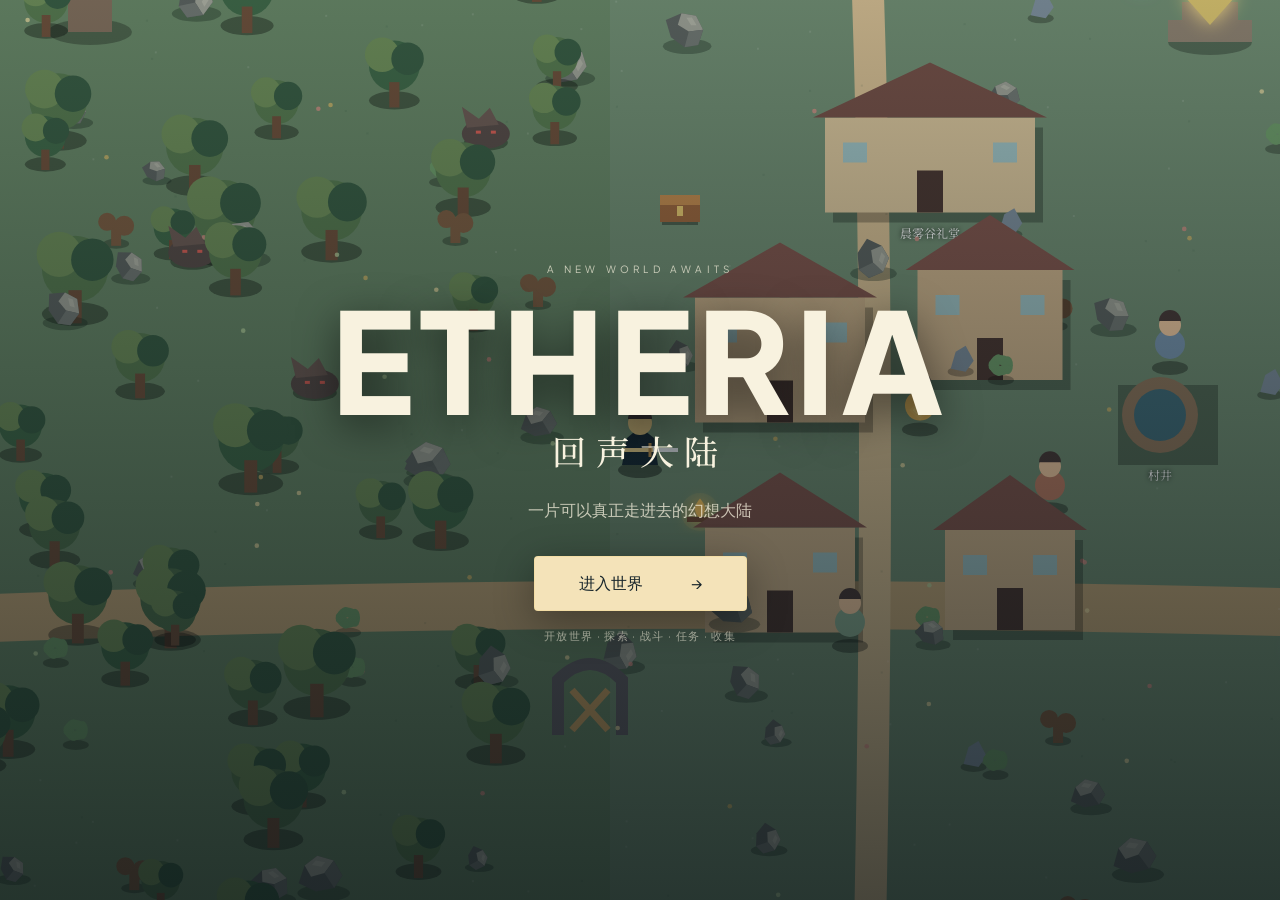
==== index.html @ 5a882651 "chore: refresh HUD theme stylesheet cache" ====
<!doctype html>
<html lang="zh-CN">
<head>
<meta charset="utf-8">
<meta name="viewport" content="width=device-width,initial-scale=1,viewport-fit=cover,user-scalable=no">
<meta name="theme-color" content="#071018">
<title>ETHERIA — 回声大陆</title>
<link rel="preconnect" href="https://fonts.googleapis.com">
<link rel="preconnect" href="https://fonts.gstatic.com" crossorigin>
<link href="https://fonts.googleapis.com/css2?family=Noto+Serif+SC:wght@500;600;700&family=Plus+Jakarta+Sans:wght@400;500;600;700;800&display=swap" rel="stylesheet">
<link rel="stylesheet" href="css/game.css?v=hud-theme-01"><style>html,body{margin:0;width:100%;height:100%;overflow:hidden;background:#071018}body{font-family:"Plus Jakarta Sans",sans-serif}#loading{animation:loadingFailsafe .8s ease-out .7s forwards}@keyframes loadingFailsafe{0%{opacity:1;visibility:visible;pointer-events:auto}100%{opacity:0;visibility:hidden;pointer-events:none}}</style>
<style>
#loading{position:fixed;inset:0;z-index:100;display:flex;flex-direction:column;align-items:center;justify-content:center;background:#071018;color:#f6efdc;font-family:"Plus Jakarta Sans",sans-serif}#loading.hidden{display:none!important}.load-logo{font-size:44px;font-weight:800;letter-spacing:.12em}.load-sub{font-family:"Noto Serif SC",serif;margin:8px 0 30px}.load-track{width:240px;height:2px;background:#ffffff22}.load-track i{display:block;height:100%;width:0;background:#e9cf91}.load-track+span{margin-top:14px;font-size:11px;opacity:.65}#worldCanvas{position:fixed;inset:0;width:100%;height:100%;touch-action:none}</style>
</head>
<body>
<div id="game"></div><div id="rotateHint"><div class="rotate-icon">↻</div><b>请横屏游玩</b><span>旋转手机后继续冒险</span></div>
<div id="loading" aria-live="polite"><div class="load-logo">ETHERIA</div><div class="load-sub">回声大陆</div><div class="load-track"><i id="loadBar"></i></div><span id="loadText">正在唤醒世界…</span></div>
<div id="hud" class="hidden">
<header><div class="brand"><b>ETHERIA</b><span>回声大陆</span></div><div class="region"><span id="weatherDot"></span><span id="regionName">晨雾谷</span><small id="clock">06:42</small></div><div class="quick-nav"><button id="characterBtn" aria-label="角色"><i class="nav-icon icon-character"></i><span>角色</span></button><button id="inventoryBtn" aria-label="背包"><i class="nav-icon icon-bag"></i><span>背包</span></button><button id="questBtn" aria-label="任务"><i class="nav-icon icon-quest"></i><span>任务</span></button><button id="menuBtn" aria-label="系统菜单"><i class="nav-icon icon-menu"></i></button></div></header>
<div id="quest"><small>当前任务</small><b id="questTitle">初见晨雾谷</b><span id="questHint">跟随金色光标前往村庄</span></div>
<div class="player-card"><div class="avatar">E</div><div><b>旅者</b><span id="levelText">Lv. 7</span></div><div class="hp"><i id="hpFill"></i></div><small id="hpText">820 / 820</small></div><div class="hud-resources"><span>金币 <b id="coins">126</b></span><span>经验 <b id="xpText">0 / 240</b></span></div>
<div id="interact" class="hidden"><b id="interactName">旧灯塔</b><span>靠近探索</span></div>
<div id="combat" class="hidden"><div><b id="enemyName">荒原狼</b><span id="enemyLevel">Lv. 5</span></div><div class="enemy-hp"><i id="enemyHp"></i></div></div>
<div id="crosshair" class="hidden">+</div>
<div id="hint">WASD 移动 · 鼠标拖拽镜头 · Shift 冲刺 · E 互动</div>

</div>
<div id="mobileControls" class="mobile-controls-layer"><div id="joy" aria-label="移动摇杆"><i></i></div><div class="mobile-actions"><button id="attackBtn">攻击</button><button id="dashBtn">冲刺</button><button id="skillBtn">元素技</button><button id="interactBtn">互动</button></div></div>
<div id="start" class="screen"><div class="title"><small>A NEW WORLD AWAITS</small><h1>ETHERIA</h1><h2>回声大陆</h2><p>一片可以真正走进去的幻想大陆</p></div><button id="startBtn">进入世界 <span>→</span></button><div class="start-tip">开放世界 · 探索 · 战斗 · 任务 · 收集</div></div>
<div id="menu" class="overlay hidden">
  <div class="menu-shell">
    <header class="menu-topbar">
      <div><small>ETHERIA</small><h2>旅行手册</h2></div>
      <button class="close" id="closeMenu" aria-label="关闭菜单">×</button>
    </header>
    <nav class="menu-nav" aria-label="系统菜单">
      <button class="active" data-tab="map"><span>地图</span><small>MAP</small></button>
      <button data-tab="quests"><span>任务</span><small>QUESTS</small></button>
      <button data-tab="bag"><span>背包</span><small>BAG</small></button>
      <button data-tab="settings"><span>设置</span><small>SETTINGS</small></button>
    </nav>
    <main id="tabContent" class="menu-content"></main>
  </div>
</div>
<div id="characterPanel" class="full-panel hidden"><div class="full-panel-inner character-screen"><button class="full-close" data-close-panel="characterPanel">×</button><div class="character-art"><div class="character-stage"><svg class="traveler-figure" viewBox="0 0 260 520" aria-hidden="true"><defs><linearGradient id="travelerMetal" x1="0" x2="1"><stop offset="0" stop-color="#718985"/><stop offset=".52" stop-color="#d8c68e"/><stop offset="1" stop-color="#3b4c50"/></linearGradient></defs><circle cx="130" cy="67" r="42" fill="#d7c28c"/><path d="M91 62Q96 17 131 18Q166 18 171 62Q151 42 130 44Q108 43 91 62Z" fill="#25343a"/><path d="M92 113Q130 91 168 113L192 251L168 335L177 486L130 505L83 486L92 335L68 251Z" fill="url(#travelerMetal)"/><path d="M92 137L42 257L70 275L109 192M168 137L218 257L190 275L151 192" fill="#50676a"/><path d="M105 332L80 488M155 332L180 488" stroke="#d8c68e" stroke-width="18" stroke-linecap="round"/><path d="M74 247Q130 285 186 247" stroke="#ead79d" stroke-width="5" fill="none"/></svg><div class="stage-ring"></div><div class="stage-shadow"></div></div></div><div class="character-info"><small>TRAVELER</small><h2>旅者</h2><p>Lv. 7 · 晨雾谷的旅人</p><div class="stat-list"><div><span>生命值</span><b>820 / 820</b></div><div><span>攻击力</span><b id="charPower">95</b></div><div><span>体力</span><b>100</b></div></div><div class="equipment-show"><span>当前武器</span><b>旅者短剑</b></div></div></div></div>
<div id="inventoryPanel" class="full-panel hidden"><div class="full-panel-inner inventory-screen"><button class="full-close" data-close-panel="inventoryPanel">×</button><div class="full-title"><small>INVENTORY</small><h2>背包</h2><p>旅途中获得的物品</p></div><div class="inventory-categories"><button class="active">全部</button><button>消耗品</button><button>材料</button><button>任务</button></div><div id="inventoryPanelGrid" class="inventory-big-grid"></div></div></div>
<div id="questPanel" class="full-panel hidden"><div class="full-panel-inner quest-screen"><button class="full-close" data-close-panel="questPanel">×</button><div class="full-title"><small>QUEST LOG</small><h2>任务</h2><p>旅途中的目标与发现</p></div><div class="quest-focus"><small>当前追踪</small><h3 id="questPanelTitle"></h3><p id="questPanelHint"></p><div class="quest-progress"></div></div><div class="quest-history"><div><b>探索记录</b><span>旧灯塔 · 藤蔓遗迹 · 潮汐祭坛</span></div></div></div></div>
<div id="dialogue" class="dialogue hidden"><div class="dialogue-box"><small id="dialogueRole">村民</small><h2 id="dialogueName">艾琳</h2><p id="dialogueText"></p><button id="dialogueNext">继续</button></div></div>
<div id="miniMap" aria-label="小地图"><canvas id="miniMapCanvas" width="180" height="180"></canvas><div class="mini-map-label">晨雾谷</div></div>
<div id="questGuide" class="hidden"><div class="guide-arrow">➤</div><span id="guideDistance">目标</span></div><div id="toast"></div>
<script src="js/main.js?v=entry-immersive-02" defer></script>
</body></html>
---- css/game.css ----
:root{--ink:#10202b;--paper:rgba(246,241,227,.94);--gold:#e8c77b;--gold-soft:#f3dfaa;--gold-dim:rgba(232,199,123,.42);--mist:#8fb7b0;--mist-soft:#b9d0c8;--danger:#df7168;--night:#071219;--night-2:#0b1b23;--panel:rgba(8,20,27,.68);--panel-strong:rgba(7,17,23,.84);--line:rgba(232,199,123,.22);--line-soft:rgba(255,255,255,.12);--glass:rgba(8,20,27,.68)}*{box-sizing:border-box}button{font:inherit}#game{position:fixed;inset:0}canvas{display:block}.hidden{display:none!important}.screen,.overlay,.dialogue{position:fixed;inset:0;z-index:20}.screen{display:flex;flex-direction:column;align-items:center;justify-content:center;text-align:center;color:#f8f2df;background:linear-gradient(180deg,rgba(6,14,19,.12),rgba(5,13,18,.68));pointer-events:auto}.title small{letter-spacing:.42em;font-size:10px;opacity:.72}.title h1{font-size:clamp(64px,12vw,140px);line-height:.9;letter-spacing:.04em;margin:18px 0 5px;font-weight:800;text-shadow:0 10px 40px #0008}.title h2{font-family:"Noto Serif SC",serif;font-weight:500;letter-spacing:.3em;margin:0;font-size:clamp(20px,3vw,34px)}.title p{opacity:.75;margin:24px 0 34px}.screen>button{border:1px solid #f4dc9caa;background:#f4e3b9;color:#17252b;padding:15px 44px;border-radius:4px;cursor:pointer;box-shadow:0 10px 40px #0005}.screen>button span{margin-left:45px}.start-tip{margin-top:18px;font-size:11px;opacity:.55;letter-spacing:.12em}.load-logo{font-size:44px;font-weight:800;letter-spacing:.12em}.load-sub{font-family:"Noto Serif SC";margin:6px 0 34px}.load-track{width:240px;height:2px;background:#ffffff22}.load-track i{display:block;height:100%;width:0;background:#e9cf91;transition:width .2s}.screen,.overlay{transition:opacity .4s}.overlay{background:#071018aa;backdrop-filter:blur(12px);display:flex;justify-content:flex-end}.panel{height:100%;width:min(520px,94vw);background:var(--paper);color:var(--ink);padding:36px;box-shadow:-30px 0 80px #0005;position:relative;overflow:auto}.panel h2{font-family:"Noto Serif SC";font-size:32px;margin:5px 0 24px}.panel>small{letter-spacing:.25em;color:#65736f}.close{position:absolute;right:24px;top:24px;border:0;background:none;font-size:32px;color:inherit;cursor:pointer}.tabs{display:flex;gap:6px;border-bottom:1px solid #14232a22;margin-bottom:20px}.tabs button{border:0;background:none;padding:12px 18px;color:#63706d;cursor:pointer}.tabs .active{color:#17282e;border-bottom:2px solid #b68b3d}.tab-body h3{font-family:"Noto Serif SC";margin:14px 0 8px}.map-box{height:240px;border-radius:8px;background:linear-gradient(135deg,#9fbca0,#d7c38e 45%,#8aa8b0);position:relative;overflow:hidden}.map-box:before{content:"";position:absolute;inset:15% 8%;border:1px dashed #fff9;border-radius:45%}.map-pin{position:absolute;width:12px;height:12px;border:3px solid #fff;border-radius:50%;background:#c78c3c;box-shadow:0 0 0 8px #c78c3c33}.stat-row,.item,.quest-row{display:flex;justify-content:space-between;align-items:center;padding:14px 0;border-bottom:1px solid #14232a16}.item strong{font-size:14px}.tag{font-size:10px;padding:4px 7px;border-radius:99px;background:#dfe8df}.quest-row b{font-size:13px}.quest-row small{display:block;color:#65736f;margin-top:3px}.settings label{display:flex;justify-content:space-between;padding:16px 0;border-bottom:1px solid #14232a16}.dialogue{display:flex;align-items:flex-end;padding:28px}.dialogue-box{width:min(900px,100%);margin:auto auto 0;background:rgba(10,21,27,.9);color:#f7f0dd;border:1px solid #ffffff22;padding:24px 28px;box-shadow:0 20px 70px #0008;backdrop-filter:blur(14px)}.dialogue-box small{color:#dfb967;letter-spacing:.2em}.dialogue-box h2{font-family:"Noto Serif SC";margin:7px 0}.dialogue-box p{line-height:1.9;color:#d7d9d0;max-width:760px}.dialogue-box button{border:1px solid #d7bd7d;background:transparent;color:#f5dfab;padding:9px 24px;cursor:pointer}.brand{position:absolute;left:24px;top:20px;color:#fff;display:flex;flex-direction:column}.brand b{letter-spacing:.15em;font-size:15px}.brand span{font-family:"Noto Serif SC";font-size:11px;opacity:.7}.region{position:absolute;top:20px;left:50%;transform:translateX(-50%);display:flex;gap:10px;align-items:center;color:#fff;background:#07131aa8;padding:9px 14px;border:1px solid #ffffff15;border-radius:99px;backdrop-filter:blur(10px)}.region small{opacity:.55;margin-left:8px}.region #weatherDot{width:7px;height:7px;background:#dfc77e;border-radius:50%;box-shadow:0 0 12px #dfc77e}#hud header button{position:absolute;right:20px;top:18px;border:1px solid #ffffff22;background:#07131a99;color:#fff;border-radius:50%;width:38px;height:38px}.player-card{position:absolute;left:24px;bottom:26px;width:230px;color:#fff;display:grid;grid-template-columns:42px 1fr 1fr;gap:8px;align-items:center}.avatar{width:42px;height:42px;border-radius:50%;border:1px solid #e1c886;background:linear-gradient(145deg,#e8d5a2,#6c8e87);display:grid;place-items:center;color:#18262b;font-weight:800}.player-card span{display:block;font-size:10px;opacity:.6;margin-top:2px}.hp{height:4px;background:#fff3;grid-column:2/4}.hp i,.enemy-hp i{display:block;height:100%;background:#d9bd71;width:100%;transition:width .2s}.player-card>small{font-size:9px;opacity:.6}.region+button{}.quest{position:absolute}#hud #quest{position:absolute;top:78px;left:24px;color:#fff;background:linear-gradient(90deg,#07131ad9,#07131a88,transparent);padding:10px 26px 11px 13px;border-left:2px solid #dfb967;min-width:250px}.quest small,.quest b,.quest span{display:block}.quest small{font-size:9px;letter-spacing:.16em;color:#e0bf70}.quest b{font-family:"Noto Serif SC";margin:3px 0}.quest span{font-size:10px;opacity:.62}.hint{position:absolute}#hud #hint{position:absolute;bottom:18px;left:50%;transform:translateX(-50%);font-size:10px;color:#fff8;background:#07131a88;padding:7px 12px;border-radius:99px}#interact{position:absolute;left:50%;bottom:27%;transform:translateX(-50%);color:#fff;text-align:center;text-shadow:0 2px 10px #000}#interact span{display:block;font-size:10px;opacity:.7}#combat{position:absolute;top:24%;left:50%;transform:translateX(-50%);width:220px;color:#fff;text-align:center}#combat>div:first-child{display:flex;justify-content:space-between;font-size:11px}.enemy-hp{height:4px;background:#fff4;margin-top:7px}.enemy-hp i{background:#db6b5f}#crosshair{position:absolute;left:50%;top:50%;color:#fff;font-size:25px;text-shadow:0 0 8px #000}#toast{position:fixed;z-index:50;left:50%;top:15%;transform:translate(-50%,-10px);background:#0a171dd9;color:#f5e4b4;border:1px solid #d4b56b55;padding:10px 18px;opacity:0;pointer-events:none;transition:.3s}#toast.show{opacity:1;transform:translate(-50%,0)}
/* RPG HUD motion + mobile landscape controls */
#hud{transition:opacity .35s ease,transform .45s cubic-bezier(.2,.8,.2,1)}
#hud:not(.hidden){animation:hudEnter .7s both}
@keyframes hudEnter{from{opacity:0;transform:scale(1.015)}to{opacity:1;transform:none}}
#hud #quest{animation:questFloat 4s ease-in-out infinite;transform-origin:left center}
@keyframes questFloat{0%,100%{filter:brightness(1)}50%{filter:brightness(1.12)}}
#hud .avatar{animation:avatarPulse 2.8s ease-in-out infinite}
@keyframes avatarPulse{0%,100%{box-shadow:0 0 0 0 #e1c88600}50%{box-shadow:0 0 18px 2px #e1c88633}}
#combat:not(.hidden){animation:combatIn .25s ease-out both}
@keyframes combatIn{from{opacity:0;transform:translate(-50%,8px)}to{opacity:1;transform:translate(-50%,0)}}
#toast.show{animation:toastIn .28s ease-out both}
@keyframes toastIn{from{opacity:0;filter:blur(4px);transform:translate(-50%,10px)}to{opacity:1;filter:blur(0);transform:translate(-50%,0)}}
#interact:not(.hidden){animation:interactPulse 1.25s ease-in-out infinite}
@keyframes interactPulse{0%,100%{opacity:.72}50%{opacity:1}}
#mobileControls{z-index:30;pointer-events:none}
#mobileControls .mobile-actions,#mobileControls #joy{pointer-events:auto;touch-action:none}
.mobile-actions button{transition:transform .12s ease,background .18s ease,box-shadow .18s ease}
.mobile-actions button:active{transform:scale(.88);background:#d5bb7140;box-shadow:0 0 24px #d5bb7166}
#joy{touch-action:none;user-select:none;-webkit-user-select:none;box-shadow:inset 0 0 24px #ffffff08,0 8px 30px #0005}
#joy i{transition:transform .06s linear,box-shadow .2s ease;box-shadow:0 0 18px #ffffff22}
#rotateHint{display:none;position:fixed;inset:0;z-index:200;background:#071018f5;color:#f5edda;align-items:center;justify-content:center;flex-direction:column;text-align:center;gap:8px}
#rotateHint.show{display:flex}
#rotateHint .rotate-icon{font-size:54px;animation:rotatePhone 1.8s ease-in-out infinite}
#rotateHint b{font-family:"Noto Serif SC";font-size:20px}
#rotateHint span{font-size:12px;opacity:.6}
@keyframes rotatePhone{0%,20%{transform:rotate(0)}55%,80%{transform:rotate(90deg)}100%{transform:rotate(90deg)}}

/* mobile joystick v2 */
#joy{width:112px;height:112px;border-radius:50%;position:relative;touch-action:none;overflow:visible;background:radial-gradient(circle,#ffffff0b 0 32%,#ffffff06 33% 62%,#ffffff03 63%);border:1px solid #ffffff22}
#joy:before{content:"";position:absolute;inset:10px;border:1px solid #ffffff12;border-radius:50%;pointer-events:none}
#joy:after{content:"";position:absolute;left:50%;top:50%;width:4px;height:4px;margin:-2px;border-radius:50%;background:#ffffff35;box-shadow:0 0 10px #fff4;pointer-events:none}
#joy i{position:absolute;left:50%;top:50%;width:46px;height:46px;margin:-23px;border-radius:50%;transform:translate(0,0);background:radial-gradient(circle at 35% 30%,#fff5,#d9c27caa 25%,#7c694599 70%,#51462eaa);border:1px solid #f1dda077;box-shadow:0 5px 18px #0008,0 0 18px #d7c47d22;transition:box-shadow .15s ease}
#joy.active i{box-shadow:0 5px 18px #0009,0 0 26px #d7c47d66}

/* touch-device landscape HUD: Genshin-inspired spatial layout */

/* v6: independent mobile control layer */
.mobile-controls-layer{
  position:fixed!important;inset:0!important;z-index:100!important;
  pointer-events:none!important;display:none;
}
.mobile-controls-layer #joy,
.mobile-controls-layer .mobile-actions{pointer-events:auto!important}

/* World HUD v2: dialogue always owns the screen */
.dialogue{z-index:200!important;align-items:flex-end;pointer-events:auto}
.dialogue-box{position:relative;max-width:960px;min-height:150px;padding:24px 30px 22px 112px;border-radius:8px 8px 0 0}
.dialogue-box:before{content:"";position:absolute;left:24px;top:24px;width:64px;height:64px;border-radius:50%;border:1px solid #e1c886;background:linear-gradient(145deg,#e8d5a2,#647e78);box-shadow:0 5px 25px #0007}
.dialogue-box h2{font-size:21px;margin:3px 0 8px}
.dialogue-box p{margin:0 100px 15px 0;font-size:14px;line-height:1.8}
.dialogue-box button{position:absolute;right:24px;bottom:20px;border-radius:99px;background:#d7bd7d16}
.mobile-controls-layer{z-index:100}
body.dialogue-open .mobile-controls-layer{pointer-events:none!important;opacity:0!important}
body.dialogue-open #miniMap,body.dialogue-open #questGuide{opacity:0!important;pointer-events:none!important}
#miniMap{display:none;
 position:fixed;right:20px;top:76px;width:180px;height:180px;z-index:45;
 border:1px solid #ffffff3d;border-radius:12px;overflow:hidden;
 background:rgba(8,18,22,.66);backdrop-filter:blur(8px);
 box-shadow:0 10px 30px #0006;transition:opacity .25s,transform .25s;
}
#miniMap canvas{width:100%;height:100%;display:block;image-rendering:auto}
.mini-map-label{position:absolute;left:10px;bottom:8px;color:#fff;font:11px "Noto Serif SC",sans-serif;text-shadow:0 1px 5px #000;opacity:.85}
#questGuide{
 position:fixed;left:50%;top:82px;transform:translateX(-50%);z-index:46;
 display:flex;flex-direction:column;align-items:center;gap:2px;color:#f4d37f;
 text-shadow:0 2px 8px #000;pointer-events:none;transition:opacity .2s;
}
#questGuide .guide-arrow{font-size:28px;line-height:1;filter:drop-shadow(0 0 7px #e6c46d);transition:transform .12s}
#questGuide span{font:10px sans-serif;background:#07131a99;padding:3px 8px;border-radius:99px}

body.game-running #miniMap{display:block}body.game-running #questGuide{display:flex}
/* mobile-layout-fix-03 */

body.dialogue-open #hud,body.dialogue-open #miniMap,body.dialogue-open #questGuide,body.dialogue-open #mobileControls{opacity:0!important;pointer-events:none!important}
#dialogue{z-index:400!important}
#dialogue .dialogue-box{max-height:min(30vh,220px);overflow:auto}

/* menu-ui-04: standalone system screen */
#menu.overlay{z-index:350!important;background:rgba(7,14,20,.72)!important;backdrop-filter:blur(16px)!important;display:block!important}
#menu.hidden{display:none!important}
.menu-shell{position:absolute;inset:0;display:grid;grid-template-columns:190px 1fr;grid-template-rows:92px 1fr;color:#18252a;background:linear-gradient(135deg,rgba(245,241,227,.98),rgba(235,237,224,.97));overflow:hidden}
.menu-topbar{grid-column:1/3;display:flex;align-items:center;justify-content:space-between;padding:18px 28px 14px 34px;border-bottom:1px solid rgba(24,37,42,.1);background:rgba(250,248,239,.76)}
.menu-topbar small{font-size:8px;letter-spacing:.32em;opacity:.5}.menu-topbar h2{font-family:"Noto Serif SC",serif;font-size:27px;font-weight:600;margin:3px 0 0}.menu-topbar .close{position:static;width:44px;height:44px;border:1px solid rgba(24,37,42,.14);border-radius:50%;background:rgba(255,255,255,.44);font-size:27px;color:#243238}
.menu-nav{padding:24px 14px;border-right:1px solid rgba(24,37,42,.1);background:rgba(227,229,217,.55);display:flex;flex-direction:column;gap:6px}
.menu-nav button{position:relative;border:0;border-radius:9px;background:transparent;text-align:left;padding:15px 16px;color:#68736f;cursor:pointer;transition:.18s;display:flex;flex-direction:column;gap:4px}
.menu-nav button span{font-family:"Noto Serif SC",serif;font-size:15px}.menu-nav button small{font-size:8px;letter-spacing:.16em;opacity:.55}.menu-nav button:hover{background:rgba(255,255,255,.45);color:#213038}.menu-nav button.active{background:rgba(255,255,255,.82);color:#1b2a30;box-shadow:0 8px 24px rgba(20,35,42,.08)}.menu-nav button.active:before{content:"";position:absolute;left:0;top:15px;bottom:15px;width:3px;border-radius:2px;background:#b48b43}
.menu-content{overflow:auto;padding:34px clamp(24px,5vw,70px) 48px;min-width:0}.menu-page{max-width:980px;margin:0 auto}.page-head small{font-size:8px;letter-spacing:.25em;color:#7a806f}.page-head h3{font-family:"Noto Serif SC",serif;font-size:31px;margin:6px 0 4px}.page-head p{margin:0 0 22px;color:#6d7773;font-size:12px}
.map-overview{height:min(53vh,480px);min-height:270px;border-radius:14px;position:relative;overflow:hidden;background:linear-gradient(135deg,#91ae8b,#d8c991 48%,#769c96);box-shadow:0 14px 45px rgba(28,49,44,.12);border:1px solid rgba(255,255,255,.6)}
.map-overview:before{content:"";position:absolute;inset:10%;border:1px solid rgba(255,255,255,.42);border-radius:38% 50% 44% 32%;transform:rotate(-7deg)}.map-grid{position:absolute;inset:0;background:linear-gradient(rgba(255,255,255,.09) 1px,transparent 1px),linear-gradient(90deg,rgba(255,255,255,.09) 1px,transparent 1px);background-size:34px 34px;opacity:.32}.map-overview .map-pin{position:absolute;width:14px;height:14px;border:3px solid #fff;border-radius:50%;background:#c78c3c;box-shadow:0 0 0 9px rgba(199,140,60,.22)}
.info-grid{display:grid;grid-template-columns:repeat(3,1fr);gap:10px;margin-top:14px}.info-grid>div{padding:15px 16px;border-radius:10px;background:rgba(255,255,255,.62);border:1px solid rgba(24,37,42,.07)}.info-grid small{display:block;font-size:9px;color:#7a847f;margin-bottom:6px}.info-grid b{font-size:13px}
.quest-list{display:grid;gap:10px}.quest-card{display:flex;justify-content:space-between;gap:18px;align-items:center;padding:20px;border-radius:11px;background:rgba(255,255,255,.6);border:1px solid rgba(24,37,42,.08)}.quest-card.active{border-left:3px solid #c09246}.quest-card small{font-size:8px;letter-spacing:.18em;color:#848a7d}.quest-card h4{font-family:"Noto Serif SC",serif;font-size:17px;margin:5px 0}.quest-card p{font-size:11px;color:#6b7772;margin:0;line-height:1.7}.tag{font-size:9px;padding:5px 8px;border-radius:99px;background:#e1e8de;color:#5d6d60;white-space:nowrap}
.inventory-grid{display:grid;grid-template-columns:repeat(auto-fill,minmax(190px,1fr));gap:10px}.inventory-item{padding:17px;border-radius:10px;background:rgba(255,255,255,.6);border:1px solid rgba(24,37,42,.08)}.inventory-item b{display:block;font-size:13px}.inventory-item span{font-size:9px;color:#7a847e;margin-top:7px;display:block}.resource-strip{display:flex;gap:8px;flex-wrap:wrap;margin-top:16px}.resource-strip span{padding:10px 13px;border-radius:99px;background:rgba(255,255,255,.7);font-size:10px}.resource-strip b{margin-left:6px}
.settings-card{border-radius:11px;overflow:hidden;background:rgba(255,255,255,.63);border:1px solid rgba(24,37,42,.08)}.settings-card label{display:flex;justify-content:space-between;align-items:center;padding:18px 20px;border-bottom:1px solid rgba(24,37,42,.08)}.settings-card label:last-child{border-bottom:0}.settings-card label>span{display:flex;flex-direction:column;gap:5px}.settings-card label b{font-size:13px}.settings-card label small{font-size:10px;color:#74807b}.settings-card input{width:20px;height:20px}
#questGuide{left:50%!important;top:70px!important;gap:6px!important;padding:6px 9px!important;border-radius:99px!important;background:rgba(7,17,23,.5)!important;border:1px solid rgba(255,255,255,.1)!important;backdrop-filter:blur(8px)!important;transform:translateX(-50%)!important}.guide-arrow{display:block!important;font-size:16px!important;transform-origin:50% 50%!important}.guideDistance{font-size:9px!important}

/* world-ui-polish-05 */
.quick-nav{position:absolute;right:18px;top:12px;display:flex;align-items:center;gap:7px;pointer-events:auto}.quick-nav button{position:static!important;width:42px!important;height:42px!important;border:1px solid rgba(255,255,255,.18)!important;border-radius:50%!important;background:rgba(7,17,23,.5)!important;color:#fff!important;font-family:"Noto Serif SC",serif!important;font-size:10px!important;backdrop-filter:blur(10px);box-shadow:0 6px 18px #0004}.quick-nav button:hover{background:rgba(232,211,151,.22)!important;border-color:#e5cd8d88!important}.quick-nav #menuBtn{font-size:19px!important}
.full-panel{position:fixed;inset:0;z-index:370;background:linear-gradient(135deg,rgba(8,18,24,.97),rgba(19,30,34,.96));color:#f5efdf;overflow:hidden}.full-panel.hidden{display:none!important}.full-panel-inner{position:absolute;inset:0;padding:48px clamp(24px,7vw,110px);overflow:auto}.full-close{position:absolute;right:28px;top:24px;width:46px;height:46px;border-radius:50%;border:1px solid #fff2;background:#ffffff0b;color:#fff;font-size:28px;cursor:pointer}.full-title{max-width:1000px;margin:0 auto 24px}.full-title small,.character-info>small{font-size:9px;letter-spacing:.28em;color:#d6bd7b}.full-title h2,.character-info h2{font-family:"Noto Serif SC",serif;font-size:38px;font-weight:500;margin:5px 0}.full-title p,.character-info p{color:#aeb7b2;font-size:12px;margin:0}.character-screen{display:grid;grid-template-columns:minmax(300px,1fr) minmax(330px,520px);align-items:center;gap:50px;max-width:1180px;margin:auto}.character-art{height:min(78vh,680px);display:grid;place-items:center;background:radial-gradient(circle at 50% 45%,#d3bf8230,transparent 48%)}.character-silhouette{width:min(38vw,360px);height:min(62vh,560px);display:grid;place-items:center;font-size:140px;font-weight:800;color:#d9c88f;background:linear-gradient(160deg,#6c807d,#26353a);clip-path:polygon(50% 0,70% 9%,82% 28%,75% 48%,91% 68%,74% 100%,26% 100%,9% 68%,25% 48%,18% 28%,30% 9%);filter:drop-shadow(0 20px 35px #0008)}.character-info{padding:28px 0}.character-info h2{font-size:46px}.stat-list{margin-top:30px;border-top:1px solid #fff1}.stat-list div{display:flex;justify-content:space-between;padding:16px 4px;border-bottom:1px solid #fff1;color:#aeb7b2}.stat-list b{color:#f4e7be}.equipment-show{margin-top:24px;padding:18px;border:1px solid #d6bd7b33;background:#ffffff06}.equipment-show span{display:block;font-size:9px;color:#9ea9a5;margin-bottom:5px}.equipment-show b{font-family:"Noto Serif SC",serif;font-weight:500}.inventory-screen,.quest-screen{max-width:1100px;margin:auto}.inventory-categories{display:flex;gap:8px;border-bottom:1px solid #fff1;margin-bottom:20px}.inventory-categories button{border:0;background:transparent;color:#a9b3ae;padding:12px 20px;cursor:pointer}.inventory-categories .active{color:#f1d998;border-bottom:2px solid #d6bd7b}.inventory-big-grid{display:grid;grid-template-columns:repeat(auto-fill,minmax(150px,1fr));gap:12px}.inventory-big-grid .inventory-item{min-height:120px;padding:18px;background:#ffffff08;border:1px solid #fff1;border-radius:6px;color:#f3ead6}.inventory-big-grid .inventory-item span{color:#9da8a3}.quest-focus{max-width:760px;margin:35px 0;padding:28px;border-left:3px solid #d6bd7b;background:linear-gradient(90deg,#ffffff09,transparent);}.quest-focus small{color:#d6bd7b;letter-spacing:.18em;font-size:9px}.quest-focus h3{font-family:"Noto Serif SC",serif;font-size:27px;font-weight:500;margin:9px 0}.quest-focus p{color:#adb7b1;line-height:1.8}.quest-progress{height:3px;background:#fff2;margin-top:20px;position:relative}.quest-progress:before{content:"";display:block;width:42%;height:100%;background:#d6bd7b}.quest-history{max-width:760px;border-top:1px solid #fff1;padding-top:20px;color:#aeb7b2}.quest-history b{display:block;color:#eee4cd;font-family:"Noto Serif SC",serif;margin-bottom:8px}.quest-history span{font-size:11px}
/* scenery: stable lighting and grounded stones */

/* game-ui-redesign-07: remove web-dashboard language */
#hud header{pointer-events:none}
.quick-nav{pointer-events:auto;right:24px;top:18px;gap:4px}
.quick-nav button{display:grid!important;place-items:center;width:48px!important;height:48px!important;border:0!important;border-radius:0!important;background:transparent!important;box-shadow:none!important;backdrop-filter:none!important;position:relative!important;color:#f5ecd8!important;padding:0!important}
.quick-nav button span{position:absolute;top:39px;left:50%;transform:translateX(-50%);font:9px "Noto Serif SC",serif;letter-spacing:.08em;opacity:0;transition:.18s;white-space:nowrap;text-shadow:0 2px 8px #000}
.quick-nav button:hover span,.quick-nav button:focus-visible span{opacity:.85}
.nav-icon{position:relative;display:block;width:25px;height:25px;filter:drop-shadow(0 2px 5px #0009);opacity:.9;transition:.18s}
.quick-nav button:hover .nav-icon{transform:translateY(-2px);opacity:1}
.icon-character:before{content:"";position:absolute;left:8px;top:2px;width:9px;height:9px;border:1.5px solid #e8d7a4;border-radius:50%}
.icon-character:after{content:"";position:absolute;left:3px;bottom:2px;width:19px;height:11px;border:1.5px solid #e8d7a4;border-bottom:0;border-radius:12px 12px 0 0}
.icon-bag{border:1.5px solid #e8d7a4;border-radius:3px;width:18px;height:18px;margin-top:5px}
.icon-bag:before{content:"";position:absolute;left:4px;top:-7px;width:8px;height:8px;border:1.5px solid #e8d7a4;border-bottom:0;border-radius:7px 7px 0 0}
.icon-quest{border:1.5px solid #e8d7a4;width:17px;height:21px;transform:skewY(-4deg)}
.icon-quest:before{content:"";position:absolute;left:3px;right:3px;top:5px;height:1px;background:#e8d7a4;box-shadow:0 5px #e8d7a4,0 10px #e8d7a4}
.icon-menu:before,.icon-menu:after{content:"";position:absolute;left:3px;right:3px;height:1.5px;background:#e8d7a4;box-shadow:0 7px #e8d7a4,0 14px #e8d7a4}
.icon-menu:after{display:none}

.full-panel{background:rgba(5,13,18,.72)!important;backdrop-filter:blur(18px) saturate(.82)!important}
.full-panel:before{content:"";position:absolute;inset:0;pointer-events:none;background:radial-gradient(circle at 50% 40%,rgba(218,192,126,.08),transparent 45%),linear-gradient(90deg,transparent 0 49.7%,rgba(255,255,255,.035) 50%,transparent 50.3%)}
.full-panel-inner{padding:0!important;overflow:hidden!important}
.full-close{right:30px;top:26px;width:42px;height:42px;border:0!important;background:transparent!important;color:#f0dfae!important;font-size:30px;z-index:5}
.full-close:after{content:"";position:absolute;inset:7px;border:1px solid #d8c68e33;border-radius:50%;transition:.2s}
.full-close:hover:after{inset:4px;border-color:#d8c68e88}

.character-screen{position:relative;display:grid;grid-template-columns:1.2fr .8fr;gap:0;max-width:none!important;height:100%;margin:0!important}
.character-art{height:100%!important;position:relative;background:radial-gradient(ellipse at 52% 52%,rgba(211,190,128,.14),transparent 36%),linear-gradient(90deg,transparent 0 55%,rgba(4,10,14,.62));overflow:hidden}
.character-art:before{content:"TRAVELER";position:absolute;left:7vw;top:12vh;font:700 10px "Plus Jakarta Sans",sans-serif;letter-spacing:.5em;color:#e1c98d66}
.character-stage{position:absolute;inset:7% 8% 3%;display:grid;place-items:center}
.stage-ring{position:absolute;width:min(42vw,600px);height:min(42vw,600px);max-height:72vh;max-width:72vh;border:1px solid #d8c68e35;border-radius:50%;box-shadow:0 0 0 22px #d8c68e05,0 0 70px #d8c68e12;transform:rotate(-8deg)}
.stage-ring:before,.stage-ring:after{content:"";position:absolute;inset:-10px;border:1px solid #d8c68e12;border-radius:50%}
.stage-ring:after{inset:13%;border-style:dashed;opacity:.55}
.stage-shadow{position:absolute;width:min(28vw,360px);height:45px;bottom:10%;border-radius:50%;background:#0008;filter:blur(16px)}
.traveler-figure{position:relative;height:min(72vh,560px);width:auto;z-index:2;filter:drop-shadow(0 18px 24px #0008)}
.character-info{position:relative;align-self:stretch;display:flex;flex-direction:column;justify-content:center;padding:12vh 9vw 12vh 3vw!important;background:linear-gradient(90deg,rgba(7,15,20,.18),rgba(7,15,20,.72));border-left:1px solid #fff1}
.character-info:before{content:"";position:absolute;left:-1px;top:25%;bottom:25%;width:1px;background:linear-gradient(transparent,#d8c68e66,transparent)}
.character-info>small{letter-spacing:.42em!important;color:#d8c68e!important}
.character-info h2{font-size:56px!important;letter-spacing:.08em}
.character-info p{color:#aab2ae!important}
.stat-list{margin-top:38px!important;max-width:360px;border-top:1px solid #d8c68e25!important}
.stat-list div{padding:15px 0!important;border-bottom:1px solid #fff0!important}
.equipment-show{max-width:360px;border:0!important;border-top:1px solid #d8c68e25!important;background:transparent!important;padding:18px 0!important}
.equipment-show b{color:#f2dfaa}

.inventory-screen,.quest-screen{max-width:none!important;height:100%;margin:0!important;padding:10vh 9vw 8vh!important}
.full-title{margin:0 0 30px!important}
.full-title small{letter-spacing:.42em!important;color:#d8c68e!important}
.full-title h2{font-size:48px!important;letter-spacing:.06em}
.full-title p{color:#9ea9a4!important}
.inventory-categories{max-width:760px;margin-bottom:26px!important;border-bottom:1px solid #d8c68e22!important}
.inventory-categories button{padding:11px 22px!important;color:#909a96!important}
.inventory-categories .active{color:#f0dda8!important;border-color:#d8c68e!important}
.inventory-big-grid{max-width:980px!important;grid-template-columns:repeat(6,minmax(110px,1fr))!important;gap:8px!important}
.inventory-big-grid .inventory-item{min-height:122px!important;padding:12px!important;border-radius:2px!important;background:linear-gradient(145deg,#ffffff0b,#ffffff03)!important;border:1px solid #d8c68e1b!important;position:relative}
.inventory-big-grid .inventory-item:before{content:"";position:absolute;inset:5px;border:1px solid #fff0;transition:.2s}
.inventory-big-grid .inventory-item:hover:before{border-color:#d8c68e44}
.inventory-big-grid .inventory-item b{font-family:"Noto Serif SC",serif;font-weight:500;margin-top:68px}
.inventory-big-grid .inventory-item span{font-size:9px}
.quest-screen{position:relative}
.quest-screen:after{content:"QUEST";position:absolute;right:9vw;top:17vh;font:800 clamp(70px,12vw,170px) "Plus Jakarta Sans";letter-spacing:.05em;color:#fff015;pointer-events:none}
.quest-focus{position:relative;z-index:1;max-width:650px!important;margin:8vh 0 0!important;padding:25px 0 28px 28px!important;border-left:1px solid #d8c68e!important;background:linear-gradient(90deg,#d8c68e08,transparent)!important}
.quest-focus h3{font-size:31px!important}
.quest-history{position:relative;z-index:1;max-width:650px!important}

/* make gameplay HUD feel like a game, not a dashboard */
#hud .region{background:transparent!important;border:0!important;backdrop-filter:none!important;padding:6px 12px!important;text-shadow:0 2px 10px #000}
#hud #quest{background:linear-gradient(90deg,rgba(5,14,18,.7),transparent)!important;border-left:1px solid #d9bd71!important;box-shadow:none!important}
#hud .player-card{background:transparent!important}
#hud .avatar{background:radial-gradient(circle at 35% 25%,#e7d29a,#647c77 65%,#29373b)!important}
#hud #hint{background:transparent!important;text-shadow:0 2px 8px #000;padding:0!important}
#hud #interact{background:transparent!important}

/* rpg-hud-form-01: parchment/stone HUD, no glass-card treatment */
#hud .player-card{
  width:286px;
  min-height:68px;
  grid-template-columns:56px minmax(0,1fr) 58px;
  grid-template-rows:auto 14px;
  column-gap:10px;
  row-gap:6px;
  padding:8px 11px 9px 8px;
  color:#2a2720;
  background:
    radial-gradient(circle at 18% 22%,rgba(255,255,255,.32),transparent 28%),
    repeating-linear-gradient(0deg,rgba(94,70,38,.035) 0 1px,transparent 1px 4px),
    linear-gradient(135deg,#d9c59a,#bca77a 52%,#8f7b58)!important;
  border:1px solid #5e4b32;
  border-radius:5px 8px 7px 4px;
  box-shadow:
    0 5px 18px #0008,
    inset 0 1px #fff8,
    inset 0 -4px 10px #3a2b1b55,
    inset 3px 0 0 #e8d7ad55;
  position:absolute;
  overflow:visible;
}
#hud .player-card:before{
  content:"";
  position:absolute;
  inset:4px;
  border:1px solid #59482f66;
  border-radius:3px 6px 5px 2px;
  pointer-events:none;
}
#hud .player-card:after{
  content:"";
  position:absolute;
  left:7px;right:7px;top:5px;height:1px;
  background:linear-gradient(90deg,transparent,#fff8 18%,#fff2 82%,transparent);
  pointer-events:none;
}
#hud .player-card .avatar{
  grid-column:1;
  grid-row:1 / 3;
  width:52px;height:52px;
  border-radius:50%;
  border:2px solid #e5cf9c;
  background:
    radial-gradient(circle at 34% 27%,#f7e6b7,#a58a5d 45%,#4f554d 72%,#293239)!important;
  color:#332b20;
  box-shadow:0 2px 7px #0009,inset 0 2px 5px #fff7,inset 0 -5px 8px #30241666;
  z-index:2;
}
#hud .player-card>div:nth-child(2){
  grid-column:2 / 4;
  grid-row:1;
  min-width:0;
  align-self:end;
  display:flex;
  align-items:baseline;
  gap:7px;
}
#hud .player-card>div:nth-child(2) b{
  font-family:"Noto Serif SC",serif;
  font-size:13px;
  color:#31281c;
  text-shadow:0 1px #fff5;
}
#hud .player-card>div:nth-child(2) span{color:#5e503b;opacity:.8;margin:0;font-size:9px}
#hud .hp{
  grid-column:2;
  grid-row:2;
  align-self:center;
  height:12px;
  padding:2px;
  background:#33291f;
  border:1px solid #5b4730;
  border-radius:2px 5px 3px 2px;
  box-shadow:inset 0 2px 4px #000a,0 1px #fff5;
  overflow:hidden;
  position:relative;
}
#hud .hp:before,.enemy-hp:before{
  content:"";
  position:absolute;
  left:3px;right:3px;top:2px;height:2px;
  background:linear-gradient(90deg,#fff8,#fff2 55%,transparent);
  z-index:2;pointer-events:none;
}
#hud .hp:after,.enemy-hp:after{
  content:"";
  position:absolute;
  inset:1px;
  border:1px solid #fff3;
  pointer-events:none;
}
#hud .hp i,.enemy-hp i{
  position:relative;
  height:100%;
  border-radius:1px 3px 2px 1px;
  background:linear-gradient(180deg,#f3df9d 0%,#c59b4e 48%,#76572c 100%);
  box-shadow:inset 0 1px #fff8,inset 0 -2px 3px #3d291755,0 0 5px #d7b75b55;
  transition:width .24s ease,background .18s ease,box-shadow .18s ease;
}
#hud .hp i:after,.enemy-hp i:after{
  content:"";
  position:absolute;
  left:3px;right:3px;top:1px;height:2px;
  background:#fff7;
  opacity:.8;
}
#hud .player-card>small{
  grid-column:3;
  grid-row:2;
  align-self:center;
  justify-self:end;
  color:#4d402e;
  font-size:9px;
  opacity:1;
  text-shadow:0 1px #fff5;
}

/* enemy health: framed iron/wood plate instead of a flat rectangle */
#combat .enemy-hp{
  height:11px;
  padding:2px;
  background:#241c19;
  border:1px solid #5a4132;
  border-radius:2px 5px 2px 4px;
  box-shadow:inset 0 2px 4px #000b,0 1px #fff3;
  position:relative;
  overflow:hidden;
}
#combat .enemy-hp i{
  background:linear-gradient(180deg,#f29b82 0%,#c54f4c 46%,#702d32 100%);
  box-shadow:inset 0 1px #fff7,inset 0 -2px 3px #42161a66,0 0 7px #db655555;
}

/* low-health warning: driven by the existing inline width, no JS change required */
#hud .hp:has(#hpFill[style^="width:0" i]) i,
#hud .hp:has(#hpFill[style^="width:1" i]) i,
#hud .hp:has(#hpFill[style^="width:2" i]) i,
#combat .enemy-hp:has(#enemyHp[style^="width:0" i]) i,
#combat .enemy-hp:has(#enemyHp[style^="width:1" i]) i,
#combat .enemy-hp:has(#enemyHp[style^="width:2" i]) i{
  background:linear-gradient(180deg,#ffb0a0 0%,#e44d4d 45%,#7c1f28 100%);
  box-shadow:inset 0 1px #fff8,inset 0 -2px 4px #4a111766,0 0 9px #ef4e4e88;
}
#hud .hp:has(#hpFill[style^="width:0" i]) i,
#hud .hp:has(#hpFill[style^="width:1" i]) i,
#hud .hp:has(#hpFill[style^="width:2" i]) i{animation:lowHpPulse 1.1s ease-in-out infinite}
@keyframes lowHpPulse{50%{filter:brightness(1.18)}}

/* rpg-hud-form-02: fix player-card overlap and reliable HP fill */
#hud .player-card{
  display:grid;
  grid-template-columns:56px minmax(0,1fr);
  grid-template-rows:26px 16px;
  column-gap:10px;
  row-gap:5px;
  min-height:68px;
  padding:8px 12px 9px 8px;
}
#hud .player-card .avatar{
  grid-column:1;
  grid-row:1 / 3;
  align-self:center;
  justify-self:center;
}
#hud .player-card>div:nth-child(2){
  grid-column:2;
  grid-row:1;
  align-self:end;
  min-width:0;
  display:flex;
  align-items:baseline;
  gap:7px;
  padding-right:4px;
}
#hud .player-card .hp{
  grid-column:2;
  grid-row:2;
  width:100%;
  min-width:0;
  align-self:center;
  height:12px;
}
#hud .player-card>small{
  position:absolute;
  right:12px;
  bottom:11px;
  z-index:4;
  font-size:8px;
  line-height:1;
  pointer-events:none;
}
#hud .player-card .hp{
  padding-right:2px;
}
#hud .player-card .hp i{
  display:block;
  width:100%;
  min-width:0;
  height:100%;
}
#hud .player-card:before{z-index:0}
#hud .player-card>*{position:relative;z-index:1}
#hud .player-card .avatar{z-index:3}

/* avoid the HP number sitting on top of the fill */
#hud .player-card>small{
  background:linear-gradient(90deg,transparent 0%,rgba(217,197,154,.82) 18%);
  padding:2px 0 2px 5px;
}

/* keep low-health state reliable across dynamically updated inline widths */
#hud .hp.low-health i{
  background:linear-gradient(180deg,#ffb0a0 0%,#e44d4d 45%,#7c1f28 100%);
  box-shadow:inset 0 1px #fff8,inset 0 -2px 4px #4a111766,0 0 9px #ef4e4e88;
}
#hud .hp.low-health i{animation:lowHpPulse 1.1s ease-in-out infinite}

/* game-ui-redesign-08: physical game HUD surfaces, no web-card language */
#hud #quest{
  min-width:280px!important;
  padding:11px 28px 12px 42px!important;
  color:#f3ead5!important;
  background:
    radial-gradient(circle at 16px 50%,#d8bd74 0 3px,transparent 4px),
    repeating-linear-gradient(0deg,rgba(255,255,255,.025) 0 1px,transparent 1px 4px),
    linear-gradient(90deg,rgba(38,31,22,.94),rgba(52,43,30,.78) 72%,transparent)!important;
  border:0!important;
  border-left:2px solid #d9bd71!important;
  border-bottom:1px solid #9a7b43!important;
  border-radius:2px 10px 10px 2px!important;
  box-shadow:0 6px 18px #0007,inset 0 1px #fff2,inset 0 -4px 8px #0005!important;
  text-shadow:0 2px 5px #000;
}
#hud #quest:before{
  content:"";
  position:absolute;
  left:11px;top:50%;
  width:18px;height:18px;
  transform:translateY(-50%) rotate(45deg);
  border:1px solid #d9bd71;
  background:#30271c;
  box-shadow:inset 0 0 0 3px #30271c,0 2px 5px #0008;
}
#hud #quest:after{
  content:"";
  position:absolute;
  left:16px;top:50%;
  width:8px;height:8px;
  transform:translateY(-50%) rotate(45deg);
  background:#d9bd71;
  box-shadow:0 0 8px #d9bd7166;
}
#hud #quest b{font-size:13px!important}
#hud #quest span{color:#e1d8c4!important;opacity:.72!important}

#mobileControls .mobile-actions button{
  position:relative!important;
  width:62px!important;height:62px!important;
  border-radius:50%!important;
  border:2px solid #8d7750!important;
  background:
    radial-gradient(circle at 34% 28%,#bca878,#746344 46%,#3b3328 100%)!important;
  box-shadow:0 5px 12px #0009,inset 0 2px 3px #fff3,inset 0 -6px 9px #17130e!important;
  backdrop-filter:none!important;
  color:#f2e5c3!important;
  text-shadow:0 2px 4px #000;
  overflow:visible;
}
#mobileControls .mobile-actions button:before{
  content:"";
  position:absolute;inset:5px;
  border:1px solid #e2cd9670;
  border-radius:50%;
  pointer-events:none;
}
#mobileControls .mobile-actions button:after{
  content:"";
  position:absolute;left:50%;top:50%;
  width:4px;height:4px;margin:-2px;
  border-radius:50%;background:#f1d99588;
  box-shadow:0 0 8px #e5c97555;
  pointer-events:none;
}
#mobileControls .mobile-actions button:active{
  transform:scale(.9)!important;
  box-shadow:0 2px 7px #000b,inset 0 4px 8px #17130e!important;
}
#mobileControls .mobile-actions button:first-child{
  width:78px!important;height:78px!important;
  border-color:#b69a5c!important;
}
#mobileControls .mobile-actions button:last-child{
  margin-bottom:70px!important;
}
#mobileControls .mobile-actions #interactBtn.ready{
  box-shadow:0 5px 14px #0009,inset 0 2px 3px #fff3,0 0 18px #d9bd7166!important;
}
#mobileControls .mobile-actions #interactBtn.ready:after{
  width:auto;height:auto;inset:-7px;margin:0;
  background:none;border:1px solid #d9bd7155;
  border-radius:50%;box-shadow:none;
  animation:buttonReadyRing 1.4s ease-in-out infinite;
}
@keyframes buttonReadyRing{50%{inset:-11px;opacity:.25}}

#joy{
  background:
    radial-gradient(circle,#6f614a22 0 30%,#443a2c18 31% 60%,transparent 61%)!important;
  border:2px solid #766448!important;
  box-shadow:0 8px 24px #0009,inset 0 0 18px #0008!important;
}
#joy:before{border-color:#c8ae7660!important}
#joy i{
  background:radial-gradient(circle at 32% 25%,#d8c69a,#827354 48%,#3a3329 100%)!important;
  border:2px solid #a88c55!important;
  box-shadow:0 5px 12px #000a,inset 0 2px 3px #fff3,inset 0 -6px 9px #17130e!important;
}

.menu-shell{
  background:
    radial-gradient(circle at 50% 20%,rgba(221,195,132,.12),transparent 34%),
    repeating-linear-gradient(0deg,rgba(86,63,34,.025) 0 1px,transparent 1px 5px),
    linear-gradient(135deg,#d8c69e,#b8a47a 48%,#8c7754)!important;
  color:#29241d!important;
  backdrop-filter:none!important;
}
.menu-shell:before{
  content:"";
  position:absolute;inset:14px;
  border:1px solid #5f4c3266;
  pointer-events:none;
}
.menu-shell .menu-nav{
  background:#3a3025!important;
  border:0!important;
  border-bottom:2px solid #a48650!important;
}
.menu-shell .menu-nav button{
  background:transparent!important;
  color:#cfc1a4!important;
  border:0!important;
  border-right:1px solid #ffffff12!important;
  border-radius:0!important;
}
.menu-shell .menu-nav button.active{
  color:#f2dfad!important;
  background:#5a4934!important;
  box-shadow:inset 0 -3px #d8bd72;
}
.menu-shell .menu-content{
  background:transparent!important;
}
.menu-shell .menu-title,.menu-shell h2{
  font-family:"Noto Serif SC",serif!important;
  color:#332a20!important;
}
.menu-shell .menu-card,.menu-shell .menu-section{
  background:rgba(246,235,204,.3)!important;
  border:1px solid #67523766!important;
  border-radius:3px!important;
  box-shadow:inset 0 1px #fff5,inset 0 -5px 12px #55412718,0 4px 12px #0002!important;
}
.menu-shell .menu-card button{
  border-radius:2px!important;
}

.inventory-big-grid .inventory-item{
  background:
    radial-gradient(circle at 30% 20%,#fff5,transparent 24%),
    repeating-linear-gradient(0deg,#5d472015 0 1px,transparent 1px 4px),
    linear-gradient(145deg,#d8c59b,#ad986c)!important;
  color:#342b20!important;
  border:2px solid #5d4a32!important;
  border-radius:3px!important;
  box-shadow:inset 0 1px #fff8,inset 0 -7px 12px #4a35201f,0 4px 9px #0004!important;
}
.inventory-big-grid .inventory-item:before{
  inset:5px!important;
  border:1px solid #6f573766!important;
}
.inventory-big-grid .inventory-item b{
  color:#342b20!important;
  text-shadow:0 1px #fff5;
}
.inventory-big-grid .inventory-item span{color:#68583e!important}
.inventory-big-grid .inventory-item:hover{
  transform:translateY(-2px);
  box-shadow:inset 0 1px #fff8,inset 0 -7px 12px #4a35201f,0 7px 14px #0005!important;
}

/* panel-motion-01: full-panel cinematic open/close transition */
.full-panel{
  display:flex!important;
  position:fixed;
  inset:0;
  z-index:370;
  opacity:0;
  visibility:hidden;
  pointer-events:none;
  transform:translateY(18px) scale(.985);
  background:rgba(5,13,18,.18)!important;
  backdrop-filter:blur(0) saturate(.8)!important;
  -webkit-backdrop-filter:blur(0) saturate(.8)!important;
  transition:
    opacity .32s ease,
    transform .42s cubic-bezier(.2,.78,.2,1),
    visibility 0s linear .42s,
    background-color .42s ease,
    backdrop-filter .42s ease,
    -webkit-backdrop-filter .42s ease;
}
.full-panel:not(.hidden){
  opacity:1;
  visibility:visible;
  pointer-events:auto;
  transform:translateY(0) scale(1);
  background:rgba(5,13,18,.72)!important;
  backdrop-filter:blur(18px) saturate(.82)!important;
  -webkit-backdrop-filter:blur(18px) saturate(.82)!important;
  transition:
    opacity .32s ease,
    transform .42s cubic-bezier(.2,.78,.2,1),
    visibility 0s linear 0s,
    background-color .42s ease,
    backdrop-filter .42s ease,
    -webkit-backdrop-filter .42s ease;
}
.full-panel.hidden{
  display:flex!important;
}
.full-panel-inner{
  opacity:0;
  transform:translateY(34px);
  transition:
    opacity .28s ease .04s,
    transform .44s cubic-bezier(.18,.82,.2,1) .03s;
}
.full-panel:not(.hidden) .full-panel-inner{
  opacity:1;
  transform:translateY(0);
}
.full-panel.hidden .full-panel-inner{
  opacity:0;
  transform:translateY(34px);
  transition:
    opacity .18s ease,
    transform .24s cubic-bezier(.4,0,.8,.2);
}
.full-panel:before{
  opacity:0;
  transition:opacity .42s ease;
}
.full-panel:not(.hidden):before{
  opacity:1;
}

/* motion-02: tactile number-change feedback */
@keyframes hudNumberPop{
  0%{transform:scale(1);filter:brightness(1)}
  35%{transform:scale(1.18);filter:brightness(1.3)}
  68%{transform:scale(.96);filter:brightness(1.08)}
  100%{transform:scale(1);filter:brightness(1)}
}
#hud #hpText,
#hud #coins,
#hud #goldText,
#hud #xpText,
#hud #levelText{
  transform-origin:right center;
}
#hud .hud-number-pop{
  animation:hudNumberPop .32s cubic-bezier(.2,.8,.2,1);
}

/* motion-03~06: tactile controls, breathing objectives, dialogue typing, reward feedback */
@keyframes buttonPressRipple{
  0%{transform:scale(.96);opacity:.65}
  100%{transform:scale(1.55);opacity:0}
}
@keyframes buttonHeldPulse{
  0%,100%{box-shadow:inset 0 0 0 1px rgba(239,210,145,.35),0 0 0 rgba(240,207,117,0)}
  50%{box-shadow:inset 0 0 0 2px rgba(240,207,117,.9),0 0 18px rgba(240,207,117,.16)}
}
@keyframes objectiveBreath{
  0%,100%{filter:brightness(1);box-shadow:0 8px 24px rgba(0,0,0,.24)}
  50%{filter:brightness(1.09);box-shadow:0 8px 30px rgba(240,207,117,.18)}
}
@keyframes interactionBreath{
  0%,100%{transform:translate(-50%,0) scale(1);filter:brightness(1)}
  50%{transform:translate(-50%,-2px) scale(1.025);filter:brightness(1.13)}
}
@keyframes levelFlash{
  0%{opacity:0}
  18%{opacity:.72}
  100%{opacity:0}
}
@keyframes rewardPopupIn{
  0%{opacity:0;transform:translate(-50%,20px) scale(.86)}
  55%{opacity:1;transform:translate(-50%,-4px) scale(1.04)}
  100%{opacity:1;transform:translate(-50%,0) scale(1)}
}
@keyframes rewardPopupOut{
  0%{opacity:1;transform:translate(-50%,0) scale(1)}
  100%{opacity:0;transform:translate(-50%,-22px) scale(.96)}
}
.game-action-ripple{
  position:absolute!important;left:50%;top:50%;width:34px;height:34px;border:2px solid rgba(246,221,153,.8);border-radius:50%;pointer-events:none;transform:translate(-50%,-50%);animation:buttonPressRipple .5s ease-out forwards;z-index:5;
}
.mobile-actions button,.quick-nav button,.full-close,.menu-nav button{
  position:relative;overflow:hidden;
}
.mobile-actions button.is-held{
  animation:buttonHeldPulse .8s ease-in-out infinite;
}
#quest:not(.hidden),#questGuide:not(.hidden){
  animation:objectiveBreath 2.7s ease-in-out infinite;
}
#interact:not(.hidden){
  animation:interactionBreath 2.4s ease-in-out infinite;
}
.dialogue-text-typing::after{
  content:"";
  display:inline-block;width:2px;height:1em;margin-left:4px;vertical-align:-.12em;background:currentColor;animation:dialogueCaret .72s steps(1,end) infinite;
}
@keyframes dialogueCaret{0%,45%{opacity:1}46%,100%{opacity:0}}
#fxLayer{
  position:fixed;inset:0;z-index:1000;pointer-events:none;overflow:hidden;
}
#fxFlash{
  position:absolute;inset:0;background:rgba(255,238,177,.92);opacity:0;
}
#fxFlash.play{animation:levelFlash .62s ease-out forwards}
.fx-reward-popup{
  position:absolute;left:50%;top:34%;min-width:220px;padding:18px 28px;text-align:center;border:1px solid rgba(231,203,133,.72);background:linear-gradient(180deg,rgba(42,31,20,.96),rgba(19,20,20,.96));box-shadow:0 16px 44px rgba(0,0,0,.42),inset 0 1px 0 rgba(255,255,255,.1);color:#f7e8bd;opacity:0;transform:translate(-50%,20px) scale(.86);animation:rewardPopupIn .48s cubic-bezier(.2,.8,.2,1) forwards;
}
.fx-reward-popup.out{animation:rewardPopupOut .34s ease-in forwards}
.fx-reward-popup small{display:block;font-size:10px;letter-spacing:.18em;opacity:.65;margin-bottom:6px}
.fx-reward-popup b{display:block;font-family:"Noto Serif SC",serif;font-size:25px;letter-spacing:.08em}
.fx-reward-popup span{display:block;margin-top:5px;font-size:12px;opacity:.72}

.hud-resources{
  position:fixed;left:22px;top:122px;z-index:25;display:flex;gap:8px;align-items:center;
  color:#efe4c7;font-size:10px;letter-spacing:.04em;pointer-events:none;
}
.hud-resources span{
  padding:5px 9px;border:1px solid rgba(219,194,135,.32);background:rgba(31,25,19,.72);
  box-shadow:inset 0 1px 0 rgba(255,255,255,.08),0 4px 12px rgba(0,0,0,.2);
}
.hud-resources b{margin-left:4px;color:#f3d78d;font-variant-numeric:tabular-nums}


/* ==========================================================================
   ETHERIA HUD VISUAL SYSTEM — visual layer only
   Palette: night blue / aged gold / mist teal.
   Typography: Plus Jakarta Sans for UI, Noto Serif SC for narrative labels.
   ========================================================================== */
#hud,
#mobileControls,
#questGuide,
#miniMap,
#toast{font-family:"Plus Jakarta Sans",sans-serif}

#hud .brand b,
#hud .quick-nav button span,
#hud #quest b,
#hud .region,
#hud .player-card b,
#interact b,
#combat b,
#questGuide span,
#miniMap .mini-map-label{
  font-family:"Noto Serif SC",serif;
}

#hud .brand{
  color:#f5ead0;
  text-shadow:0 2px 14px rgba(0,0,0,.7);
}
#hud .brand b{
  color:var(--gold-soft);
  letter-spacing:.18em;
  font-weight:700;
}
#hud .brand span{
  color:var(--mist-soft);
  opacity:.78;
  letter-spacing:.18em;
}

#hud .region{
  color:#f4ecd9;
  background:linear-gradient(180deg,rgba(10,28,34,.78),rgba(6,17,23,.64));
  border:1px solid var(--line);
  border-radius:7px;
  box-shadow:0 8px 26px rgba(0,0,0,.28),inset 0 1px 0 rgba(255,255,255,.07);
  backdrop-filter:blur(12px) saturate(.9);
}
#hud .region #weatherDot{
  background:var(--gold);
  box-shadow:0 0 12px rgba(232,199,123,.7);
}
#hud .region small{color:#b8c5c0}

#hud .quick-nav button{
  color:#f4ecd9!important;
  text-shadow:0 2px 8px rgba(0,0,0,.65);
}
#hud .quick-nav button:hover{
  color:#fff3cf!important;
  filter:drop-shadow(0 0 9px rgba(232,199,123,.28));
}
#hud .quick-nav button:active{transform:translateY(1px) scale(.96)}
#hud .quick-nav .nav-icon{
  filter:drop-shadow(0 2px 5px rgba(0,0,0,.65));
}
#hud .quick-nav button span{color:#f4ecd9!important}

#hud #quest{
  color:#f3ead5;
  background:linear-gradient(90deg,rgba(7,18,24,.88),rgba(8,21,27,.63) 72%,transparent);
  border-left:2px solid var(--gold);
  box-shadow:0 8px 24px rgba(0,0,0,.18);
  backdrop-filter:blur(6px);
}
#hud #quest small{
  color:var(--gold-soft);
  font-weight:600;
}
#hud #quest b{color:#fff5df;font-weight:600}
#hud #quest span{color:#c0ccc7}

.hud-resources span{
  color:#e8dfca;
  background:linear-gradient(180deg,rgba(12,27,31,.78),rgba(8,19,24,.72));
  border:1px solid var(--line);
  border-radius:5px;
  box-shadow:inset 0 1px 0 rgba(255,255,255,.07),0 5px 16px rgba(0,0,0,.24);
  backdrop-filter:blur(8px);
}
.hud-resources b{color:var(--gold-soft)}

#hud .player-card{
  color:#f3ead6;
  padding:10px 12px;
  border:1px solid var(--line);
  border-radius:7px;
  background:linear-gradient(135deg,rgba(7,19,25,.82),rgba(11,29,34,.62));
  box-shadow:0 12px 28px rgba(0,0,0,.3),inset 0 1px 0 rgba(255,255,255,.06);
  backdrop-filter:blur(10px) saturate(.85);
}
#hud .player-card .avatar{
  border-color:var(--gold);
  background:linear-gradient(145deg,#d8c38a,#56716d);
  color:#17252a;
  box-shadow:0 0 0 1px rgba(255,255,255,.08),0 5px 18px rgba(0,0,0,.32);
}
#hud .player-card span,
#hud .player-card>small{color:#aebdb7}
#hud .hp{
  background:rgba(255,255,255,.11);
  border:1px solid rgba(255,255,255,.07);
  border-radius:99px;
  overflow:hidden;
}
#hud .hp i{
  background:linear-gradient(90deg,#9cc2a5,#d9c27c);
  box-shadow:0 0 9px rgba(198,214,164,.22);
}

#hud #combat{
  padding:8px 14px 10px;
  border:1px solid rgba(223,113,104,.28);
  border-radius:6px;
  background:linear-gradient(180deg,rgba(8,19,24,.78),rgba(8,17,22,.55));
  box-shadow:0 10px 24px rgba(0,0,0,.22);
  backdrop-filter:blur(8px);
}
#hud #combat>div:first-child{color:#f2e7d2}
#hud .enemy-hp{
  background:rgba(255,255,255,.1);
  border:1px solid rgba(255,255,255,.06);
  border-radius:99px;
  overflow:hidden;
}
#hud .enemy-hp i{background:linear-gradient(90deg,#9d4749,#df7168)}

#hud #interact{
  color:#f4ead3;
  padding:8px 14px;
  border:1px solid var(--line);
  border-radius:6px;
  background:rgba(7,18,24,.62);
  box-shadow:0 8px 22px rgba(0,0,0,.22);
  backdrop-filter:blur(8px);
}
#hud #interact span{color:#b9c4bf}

#hud #crosshair{
  color:var(--gold-soft);
  text-shadow:0 0 10px rgba(232,199,123,.7),0 2px 5px #000;
}

#questGuide{
  color:var(--gold-soft)!important;
  background:linear-gradient(180deg,rgba(8,20,26,.78),rgba(8,19,24,.58))!important;
  border:1px solid var(--line)!important;
  box-shadow:0 7px 22px rgba(0,0,0,.2),inset 0 1px 0 rgba(255,255,255,.05);
  backdrop-filter:blur(9px)!important;
}
#questGuide .guide-arrow{filter:drop-shadow(0 0 7px rgba(232,199,123,.62))}

#miniMap{
  border:1px solid rgba(232,199,123,.28);
  border-radius:7px;
  background:rgba(7,19,25,.72);
  box-shadow:0 12px 32px rgba(0,0,0,.34),inset 0 1px 0 rgba(255,255,255,.06);
  backdrop-filter:blur(9px);
}
#miniMap .mini-map-label{
  color:#f2e6ca;
  letter-spacing:.08em;
}

#mobileControls #joy{
  background:radial-gradient(circle,rgba(232,199,123,.11) 0 32%,rgba(143,183,176,.07) 33% 62%,rgba(255,255,255,.025) 63%)!important;
  border:1px solid rgba(232,199,123,.3)!important;
  box-shadow:inset 0 0 22px rgba(255,255,255,.035),0 10px 30px rgba(0,0,0,.42)!important;
}
#mobileControls #joy:before{border-color:rgba(232,199,123,.14)}
#mobileControls #joy:after{background:rgba(232,199,123,.5);box-shadow:0 0 10px rgba(232,199,123,.32)}
#mobileControls #joy i{
  background:radial-gradient(circle at 35% 30%,rgba(255,250,231,.85),rgba(218,194,124,.8) 27%,rgba(77,98,95,.95) 72%,rgba(39,52,56,.98));
  border-color:rgba(243,223,170,.65);
  box-shadow:0 5px 18px rgba(0,0,0,.6),0 0 18px rgba(232,199,123,.12);
}

#mobileControls .mobile-actions button{
  color:#f6ecd7;
  background:linear-gradient(145deg,rgba(15,31,36,.9),rgba(6,17,23,.82));
  border:1px solid rgba(232,199,123,.32);
  box-shadow:0 8px 22px rgba(0,0,0,.38),inset 0 1px 0 rgba(255,255,255,.08);
  backdrop-filter:blur(8px);
  font-family:"Noto Serif SC",serif;
  text-shadow:0 1px 5px #000;
}
#mobileControls .mobile-actions button:hover{
  border-color:rgba(232,199,123,.58);
}
#mobileControls #attackBtn{
  background:radial-gradient(circle at 35% 30%,rgba(224,201,135,.3),rgba(9,24,29,.94) 64%);
  border-color:rgba(243,218,153,.62);
  box-shadow:0 10px 28px rgba(0,0,0,.44),0 0 20px rgba(232,199,123,.08);
}

#toast{
  color:#f5e8c9;
  background:linear-gradient(180deg,rgba(8,20,27,.9),rgba(8,17,23,.82));
  border:1px solid var(--line);
  border-radius:5px;
  box-shadow:0 12px 30px rgba(0,0,0,.34);
  backdrop-filter:blur(10px);
}

/* responsive-pass-01 */
html,body{width:100%;height:100%;overflow:hidden}.full-panel-inner{padding-bottom:max(24px,env(safe-area-inset-bottom))!important}.menu-shell{width:100%;height:100%;min-width:0;min-height:0}.menu-content,.menu-page,.full-title,.inventory-screen,.quest-screen{min-width:0}.inventory-big-grid,.inventory-grid,.info-grid{min-width:0}.inventory-big-grid .inventory-item,.inventory-item,.quest-card,.info-grid>div{min-width:0}.inventory-big-grid .inventory-item b,.inventory-item b,.quest-card p,.page-head p{overflow-wrap:anywhere}

/* responsive-game-layout: single authoritative touch layout */


/* ==========================================================================
   RESPONSIVE UI — single source of truth
   Portrait: entry screen only.
   Landscape touch: complete game HUD + controls.
   ========================================================================== */
@media (hover:none) and (pointer:coarse) and (orientation:portrait){
  #start{
    display:flex!important;
    visibility:visible!important;
    opacity:1!important;
    pointer-events:auto!important;
  }
  #hud,#mobileControls,#miniMap,#questGuide,#toast{
    display:none!important;
    visibility:hidden!important;
    opacity:0!important;
    pointer-events:none!important;
  }
  #rotateHint{display:none!important}
}

@media (hover:none) and (pointer:coarse) and (orientation:landscape){
  #hud{
    position:fixed!important;
    inset:0!important;
    z-index:20!important;
    display:block!important;
    visibility:visible!important;
    opacity:1!important;
    pointer-events:none!important;
    overflow:hidden!important;
  }
  #hud header{
    position:absolute!important;
    inset:0!important;
    pointer-events:none!important;
  }

  /* top navigation */
  #hud .brand{
    position:fixed!important;
    left:max(18px,env(safe-area-inset-left) + 10px)!important;
    top:max(12px,env(safe-area-inset-top) + 8px)!important;
    z-index:100!important;
    display:flex!important;
  }
  #hud .region{
    position:fixed!important;
    left:50%!important;
    top:max(10px,env(safe-area-inset-top) + 6px)!important;
    transform:translateX(-50%)!important;
    z-index:100!important;
  }
  #hud .quick-nav{
    position:fixed!important;
    right:max(18px,env(safe-area-inset-right) + 10px)!important;
    top:max(8px,env(safe-area-inset-top) + 4px)!important;
    z-index:160!important;
    display:flex!important;
    gap:3px!important;
    pointer-events:auto!important;
  }
  #hud .quick-nav button{
    position:relative!important;
    display:flex!important;
    flex-direction:column!important;
    align-items:center!important;
    justify-content:flex-start!important;
    width:52px!important;
    height:58px!important;
    margin:0!important;
    padding:0!important;
    border:0!important;
    border-radius:0!important;
    background:transparent!important;
    box-shadow:none!important;
    backdrop-filter:none!important;
    color:#f5ecd8!important;
    overflow:visible!important;
  }
  #hud .quick-nav .nav-icon{
    display:block!important;
    width:30px!important;
    height:30px!important;
    margin:0!important;
    opacity:1!important;
    visibility:visible!important;
  }
  #hud .quick-nav button span{
    position:static!important;
    display:block!important;
    margin-top:4px!important;
    transform:none!important;
    opacity:.92!important;
    visibility:visible!important;
    font:11px "Noto Serif SC",serif!important;
    letter-spacing:.06em!important;
    color:#f5ecd8!important;
    text-shadow:0 2px 7px #000!important;
    white-space:nowrap!important;
  }

  /* quest / objective lane */
  #hud #quest{
    position:fixed!important;
    left:max(18px,env(safe-area-inset-left) + 10px)!important;
    top:72px!important;
    width:min(300px,32vw)!important;
    min-width:240px!important;
    max-width:300px!important;
    z-index:110!important;
    pointer-events:none!important;
  }
  #questGuide{
    position:fixed!important;
    left:calc(max(18px,env(safe-area-inset-left) + 10px) + min(300px,32vw) + 14px)!important;
    top:76px!important;
    right:auto!important;
    z-index:115!important;
    display:flex!important;
    flex-direction:row!important;
    align-items:center!important;
    gap:7px!important;
    padding:7px 10px!important;
    transform:none!important;
    pointer-events:none!important;
  }
  #questGuide .guide-arrow{font-size:20px!important;flex:0 0 auto}
  #questGuide span{font-size:10px!important;white-space:nowrap!important}

  /* secondary information */
  #hud .hud-resources{
    position:fixed!important;
    left:max(18px,env(safe-area-inset-left) + 10px)!important;
    top:142px!important;
    bottom:auto!important;
    z-index:110!important;
  }
  #hud .player-card{
    position:fixed!important;
    left:max(18px,env(safe-area-inset-left) + 10px)!important;
    bottom:154px!important;
    width:238px!important;
    z-index:110!important;
  }
  #miniMap{
    position:fixed!important;
    left:auto!important;
    right:max(18px,env(safe-area-inset-right) + 10px)!important;
    top:82px!important;
    width:116px!important;
    height:116px!important;
    z-index:105!important;
    display:block!important;
    pointer-events:none!important;
  }

  /* center feedback */
  #hud #combat{
    position:fixed!important;
    left:50%!important;
    top:17%!important;
    transform:translateX(-50%)!important;
    z-index:130!important;
  }
  #hud #interact{
    position:fixed!important;
    left:50%!important;
    bottom:27%!important;
    transform:translateX(-50%)!important;
    z-index:130!important;
  }
  #hud #crosshair{z-index:130!important}
  #hud #hint{display:none!important}

  /* mobile controls */
  #mobileControls{
    position:fixed!important;
    inset:0!important;
    z-index:200!important;
    display:block!important;
    visibility:visible!important;
    opacity:1!important;
    pointer-events:none!important;
  }
  #mobileControls #joy{
    position:fixed!important;
    left:max(22px,env(safe-area-inset-left) + 12px)!important;
    bottom:max(18px,env(safe-area-inset-bottom) + 10px)!important;
    width:126px!important;
    height:126px!important;
    margin:0!important;
    z-index:201!important;
    pointer-events:auto!important;
  }
  #mobileControls #joy i{
    width:52px!important;
    height:52px!important;
    margin:-26px!important;
  }
  #mobileControls .mobile-actions{
    position:fixed!important;
    right:max(20px,env(safe-area-inset-right) + 12px)!important;
    bottom:max(18px,env(safe-area-inset-bottom) + 10px)!important;
    width:188px!important;
    height:154px!important;
    margin:0!important;
    z-index:201!important;
    pointer-events:none!important;
  }
  #mobileControls .mobile-actions button{
    position:absolute!important;
    display:grid!important;
    place-items:center!important;
    width:58px!important;
    height:58px!important;
    margin:0!important;
    border-radius:50%!important;
    pointer-events:auto!important;
  }
  #mobileControls #attackBtn{
    right:0!important;
    bottom:0!important;
    width:78px!important;
    height:78px!important;
  }
  #mobileControls #dashBtn{right:88px!important;bottom:4px!important}
  #mobileControls #skillBtn{right:14px!important;bottom:90px!important}
  #mobileControls #interactBtn{
    right:94px!important;
    bottom:78px!important;
    width:48px!important;
    height:48px!important;
    font-size:10px!important;
  }

  /* full-screen game panels */
  .full-panel-inner{
    width:100vw!important;
    height:100dvh!important;
    min-height:0!important;
    min-width:0!important;
    overflow-y:auto!important;
    overflow-x:hidden!important;
    padding:64px max(28px,5vw) 28px!important;
  }
  .character-screen{
    display:grid!important;
    grid-template-columns:minmax(280px,.9fr) minmax(340px,1.1fr)!important;
    grid-template-rows:1fr!important;
    height:calc(100dvh - 92px)!important;
    min-height:0!important;
  }
  .character-art{height:auto!important;min-height:0!important}
  .character-info{
    height:auto!important;
    min-width:0!important;
    overflow:auto!important;
    padding:24px 30px!important;
    border-left:1px solid #14232a18!important;
    border-top:0!important;
  }
  .inventory-screen,.quest-screen{
    height:auto!important;
    min-height:calc(100dvh - 92px)!important;
    padding:0!important;
  }
  .inventory-big-grid{
    grid-template-columns:repeat(4,minmax(120px,1fr))!important;
    gap:12px!important;
  }
  #menu .menu-shell{
    width:100vw!important;
    height:100dvh!important;
    min-height:0!important;
    grid-template-columns:170px minmax(0,1fr)!important;
  }
  #menu .menu-nav{
    grid-column:1!important;
    grid-row:1!important;
    align-self:start!important;
    margin-top:120px!important;
    display:flex!important;
    flex-direction:column!important;
  }
  #menu .menu-content{
    grid-column:2!important;
    grid-row:1!important;
    min-width:0!important;
    overflow:auto!important;
  }
}

@media (hover:none) and (pointer:coarse) and (orientation:landscape) and (max-height:420px){
  #hud #quest{top:62px!important}
  #hud .hud-resources{top:126px!important}
  #hud .player-card{bottom:132px!important;width:220px!important}
  #questGuide{top:66px!important}
  #miniMap{top:72px!important;width:104px!important;height:104px!important}
  #mobileControls #joy{width:104px!important;height:104px!important}
  #mobileControls #joy i{width:44px!important;height:44px!important;margin:-22px!important}
  #mobileControls .mobile-actions{right:14px!important;bottom:12px!important;width:170px!important;height:126px!important}
  #mobileControls .mobile-actions button{width:52px!important;height:52px!important}
  #mobileControls #attackBtn{width:68px!important;height:68px!important}
  #mobileControls #dashBtn{right:76px!important}
  #mobileControls #skillBtn{right:8px!important;bottom:74px!important}
  #mobileControls #interactBtn{right:78px!important;bottom:64px!important;width:44px!important;height:44px!important}
}

@media (prefers-reduced-motion:reduce){
  #hud,#quest,#questGuide,#interact,.mobile-actions button{animation:none!important;transition:none!important}
}
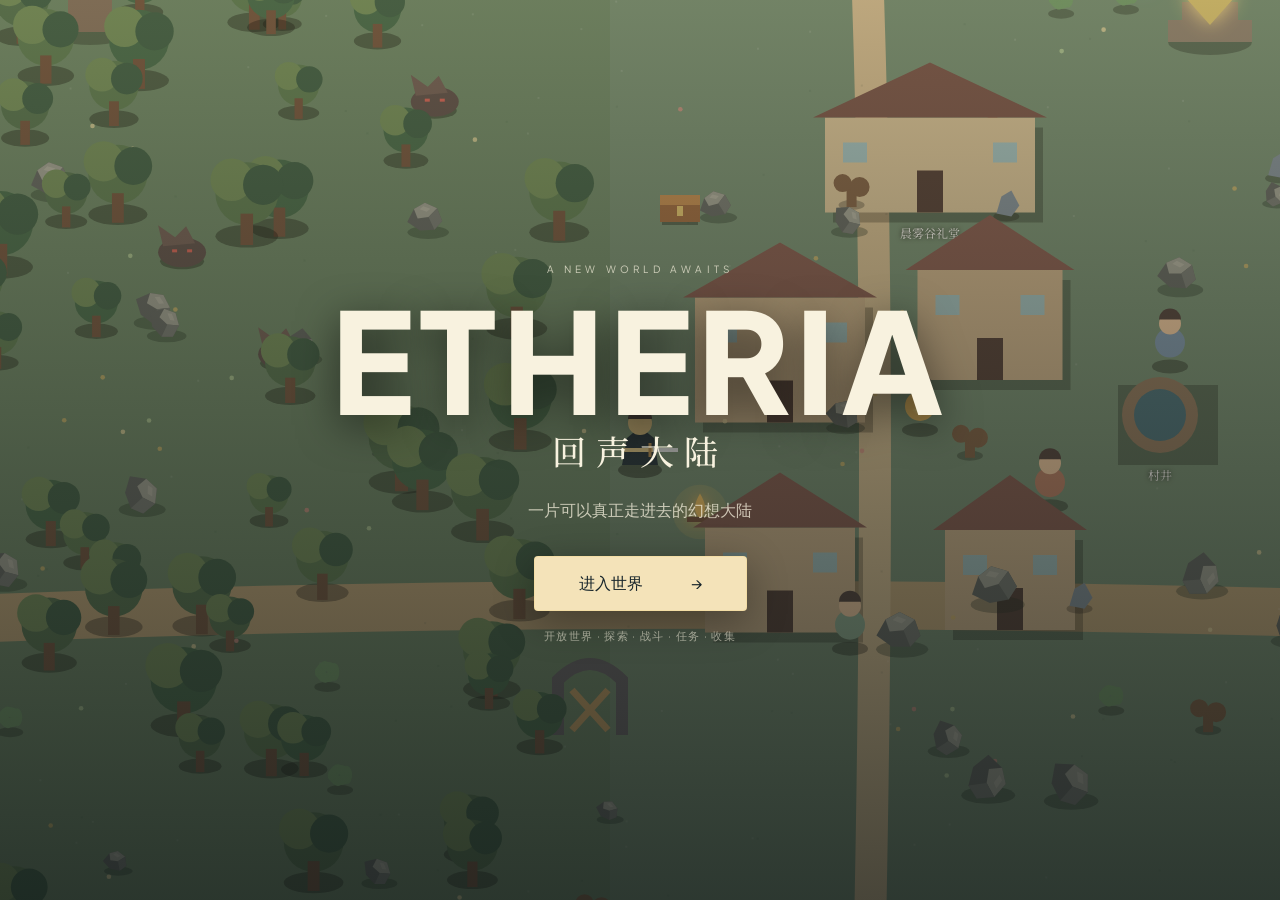
==== commit c489476f: "chore: refresh rebuilt HUD stylesheet cache" ====
--- a/index.html
+++ b/index.html
@@ -8,7 +8,7 @@
 <link rel="preconnect" href="https://fonts.googleapis.com">
 <link rel="preconnect" href="https://fonts.gstatic.com" crossorigin>
 <link href="https://fonts.googleapis.com/css2?family=Noto+Serif+SC:wght@500;600;700&family=Plus+Jakarta+Sans:wght@400;500;600;700;800&display=swap" rel="stylesheet">
-<link rel="stylesheet" href="css/game.css?v=hud-theme-01"><style>html,body{margin:0;width:100%;height:100%;overflow:hidden;background:#071018}body{font-family:"Plus Jakarta Sans",sans-serif}#loading{animation:loadingFailsafe .8s ease-out .7s forwards}@keyframes loadingFailsafe{0%{opacity:1;visibility:visible;pointer-events:auto}100%{opacity:0;visibility:hidden;pointer-events:none}}</style>
+<link rel="stylesheet" href="css/game.css?v=hud-theme-02"><style>html,body{margin:0;width:100%;height:100%;overflow:hidden;background:#071018}body{font-family:"Plus Jakarta Sans",sans-serif}#loading{animation:loadingFailsafe .8s ease-out .7s forwards}@keyframes loadingFailsafe{0%{opacity:1;visibility:visible;pointer-events:auto}100%{opacity:0;visibility:hidden;pointer-events:none}}</style>
 <style>
 #loading{position:fixed;inset:0;z-index:100;display:flex;flex-direction:column;align-items:center;justify-content:center;background:#071018;color:#f6efdc;font-family:"Plus Jakarta Sans",sans-serif}#loading.hidden{display:none!important}.load-logo{font-size:44px;font-weight:800;letter-spacing:.12em}.load-sub{font-family:"Noto Serif SC",serif;margin:8px 0 30px}.load-track{width:240px;height:2px;background:#ffffff22}.load-track i{display:block;height:100%;width:0;background:#e9cf91}.load-track+span{margin-top:14px;font-size:11px;opacity:.65}#worldCanvas{position:fixed;inset:0;width:100%;height:100%;touch-action:none}</style>
 </head>
--- a/css/game.css
+++ b/css/game.css
@@ -94,847 +94,233 @@
 .settings-card{border-radius:11px;overflow:hidden;background:rgba(255,255,255,.63);border:1px solid rgba(24,37,42,.08)}.settings-card label{display:flex;justify-content:space-between;align-items:center;padding:18px 20px;border-bottom:1px solid rgba(24,37,42,.08)}.settings-card label:last-child{border-bottom:0}.settings-card label>span{display:flex;flex-direction:column;gap:5px}.settings-card label b{font-size:13px}.settings-card label small{font-size:10px;color:#74807b}.settings-card input{width:20px;height:20px}
 #questGuide{left:50%!important;top:70px!important;gap:6px!important;padding:6px 9px!important;border-radius:99px!important;background:rgba(7,17,23,.5)!important;border:1px solid rgba(255,255,255,.1)!important;backdrop-filter:blur(8px)!important;transform:translateX(-50%)!important}.guide-arrow{display:block!important;font-size:16px!important;transform-origin:50% 50%!important}.guideDistance{font-size:9px!important}
 
-/* world-ui-polish-05 */
-.quick-nav{position:absolute;right:18px;top:12px;display:flex;align-items:center;gap:7px;pointer-events:auto}.quick-nav button{position:static!important;width:42px!important;height:42px!important;border:1px solid rgba(255,255,255,.18)!important;border-radius:50%!important;background:rgba(7,17,23,.5)!important;color:#fff!important;font-family:"Noto Serif SC",serif!important;font-size:10px!important;backdrop-filter:blur(10px);box-shadow:0 6px 18px #0004}.quick-nav button:hover{background:rgba(232,211,151,.22)!important;border-color:#e5cd8d88!important}.quick-nav #menuBtn{font-size:19px!important}
-.full-panel{position:fixed;inset:0;z-index:370;background:linear-gradient(135deg,rgba(8,18,24,.97),rgba(19,30,34,.96));color:#f5efdf;overflow:hidden}.full-panel.hidden{display:none!important}.full-panel-inner{position:absolute;inset:0;padding:48px clamp(24px,7vw,110px);overflow:auto}.full-close{position:absolute;right:28px;top:24px;width:46px;height:46px;border-radius:50%;border:1px solid #fff2;background:#ffffff0b;color:#fff;font-size:28px;cursor:pointer}.full-title{max-width:1000px;margin:0 auto 24px}.full-title small,.character-info>small{font-size:9px;letter-spacing:.28em;color:#d6bd7b}.full-title h2,.character-info h2{font-family:"Noto Serif SC",serif;font-size:38px;font-weight:500;margin:5px 0}.full-title p,.character-info p{color:#aeb7b2;font-size:12px;margin:0}.character-screen{display:grid;grid-template-columns:minmax(300px,1fr) minmax(330px,520px);align-items:center;gap:50px;max-width:1180px;margin:auto}.character-art{height:min(78vh,680px);display:grid;place-items:center;background:radial-gradient(circle at 50% 45%,#d3bf8230,transparent 48%)}.character-silhouette{width:min(38vw,360px);height:min(62vh,560px);display:grid;place-items:center;font-size:140px;font-weight:800;color:#d9c88f;background:linear-gradient(160deg,#6c807d,#26353a);clip-path:polygon(50% 0,70% 9%,82% 28%,75% 48%,91% 68%,74% 100%,26% 100%,9% 68%,25% 48%,18% 28%,30% 9%);filter:drop-shadow(0 20px 35px #0008)}.character-info{padding:28px 0}.character-info h2{font-size:46px}.stat-list{margin-top:30px;border-top:1px solid #fff1}.stat-list div{display:flex;justify-content:space-between;padding:16px 4px;border-bottom:1px solid #fff1;color:#aeb7b2}.stat-list b{color:#f4e7be}.equipment-show{margin-top:24px;padding:18px;border:1px solid #d6bd7b33;background:#ffffff06}.equipment-show span{display:block;font-size:9px;color:#9ea9a5;margin-bottom:5px}.equipment-show b{font-family:"Noto Serif SC",serif;font-weight:500}.inventory-screen,.quest-screen{max-width:1100px;margin:auto}.inventory-categories{display:flex;gap:8px;border-bottom:1px solid #fff1;margin-bottom:20px}.inventory-categories button{border:0;background:transparent;color:#a9b3ae;padding:12px 20px;cursor:pointer}.inventory-categories .active{color:#f1d998;border-bottom:2px solid #d6bd7b}.inventory-big-grid{display:grid;grid-template-columns:repeat(auto-fill,minmax(150px,1fr));gap:12px}.inventory-big-grid .inventory-item{min-height:120px;padding:18px;background:#ffffff08;border:1px solid #fff1;border-radius:6px;color:#f3ead6}.inventory-big-grid .inventory-item span{color:#9da8a3}.quest-focus{max-width:760px;margin:35px 0;padding:28px;border-left:3px solid #d6bd7b;background:linear-gradient(90deg,#ffffff09,transparent);}.quest-focus small{color:#d6bd7b;letter-spacing:.18em;font-size:9px}.quest-focus h3{font-family:"Noto Serif SC",serif;font-size:27px;font-weight:500;margin:9px 0}.quest-focus p{color:#adb7b1;line-height:1.8}.quest-progress{height:3px;background:#fff2;margin-top:20px;position:relative}.quest-progress:before{content:"";display:block;width:42%;height:100%;background:#d6bd7b}.quest-history{max-width:760px;border-top:1px solid #fff1;padding-top:20px;color:#aeb7b2}.quest-history b{display:block;color:#eee4cd;font-family:"Noto Serif SC",serif;margin-bottom:8px}.quest-history span{font-size:11px}
-/* scenery: stable lighting and grounded stones */
-
-/* game-ui-redesign-07: remove web-dashboard language */
-#hud header{pointer-events:none}
-.quick-nav{pointer-events:auto;right:24px;top:18px;gap:4px}
-.quick-nav button{display:grid!important;place-items:center;width:48px!important;height:48px!important;border:0!important;border-radius:0!important;background:transparent!important;box-shadow:none!important;backdrop-filter:none!important;position:relative!important;color:#f5ecd8!important;padding:0!important}
-.quick-nav button span{position:absolute;top:39px;left:50%;transform:translateX(-50%);font:9px "Noto Serif SC",serif;letter-spacing:.08em;opacity:0;transition:.18s;white-space:nowrap;text-shadow:0 2px 8px #000}
-.quick-nav button:hover span,.quick-nav button:focus-visible span{opacity:.85}
-.nav-icon{position:relative;display:block;width:25px;height:25px;filter:drop-shadow(0 2px 5px #0009);opacity:.9;transition:.18s}
-.quick-nav button:hover .nav-icon{transform:translateY(-2px);opacity:1}
-.icon-character:before{content:"";position:absolute;left:8px;top:2px;width:9px;height:9px;border:1.5px solid #e8d7a4;border-radius:50%}
-.icon-character:after{content:"";position:absolute;left:3px;bottom:2px;width:19px;height:11px;border:1.5px solid #e8d7a4;border-bottom:0;border-radius:12px 12px 0 0}
-.icon-bag{border:1.5px solid #e8d7a4;border-radius:3px;width:18px;height:18px;margin-top:5px}
-.icon-bag:before{content:"";position:absolute;left:4px;top:-7px;width:8px;height:8px;border:1.5px solid #e8d7a4;border-bottom:0;border-radius:7px 7px 0 0}
-.icon-quest{border:1.5px solid #e8d7a4;width:17px;height:21px;transform:skewY(-4deg)}
-.icon-quest:before{content:"";position:absolute;left:3px;right:3px;top:5px;height:1px;background:#e8d7a4;box-shadow:0 5px #e8d7a4,0 10px #e8d7a4}
-.icon-menu:before,.icon-menu:after{content:"";position:absolute;left:3px;right:3px;height:1.5px;background:#e8d7a4;box-shadow:0 7px #e8d7a4,0 14px #e8d7a4}
-.icon-menu:after{display:none}
-
-.full-panel{background:rgba(5,13,18,.72)!important;backdrop-filter:blur(18px) saturate(.82)!important}
-.full-panel:before{content:"";position:absolute;inset:0;pointer-events:none;background:radial-gradient(circle at 50% 40%,rgba(218,192,126,.08),transparent 45%),linear-gradient(90deg,transparent 0 49.7%,rgba(255,255,255,.035) 50%,transparent 50.3%)}
-.full-panel-inner{padding:0!important;overflow:hidden!important}
-.full-close{right:30px;top:26px;width:42px;height:42px;border:0!important;background:transparent!important;color:#f0dfae!important;font-size:30px;z-index:5}
-.full-close:after{content:"";position:absolute;inset:7px;border:1px solid #d8c68e33;border-radius:50%;transition:.2s}
-.full-close:hover:after{inset:4px;border-color:#d8c68e88}
-
-.character-screen{position:relative;display:grid;grid-template-columns:1.2fr .8fr;gap:0;max-width:none!important;height:100%;margin:0!important}
-.character-art{height:100%!important;position:relative;background:radial-gradient(ellipse at 52% 52%,rgba(211,190,128,.14),transparent 36%),linear-gradient(90deg,transparent 0 55%,rgba(4,10,14,.62));overflow:hidden}
-.character-art:before{content:"TRAVELER";position:absolute;left:7vw;top:12vh;font:700 10px "Plus Jakarta Sans",sans-serif;letter-spacing:.5em;color:#e1c98d66}
-.character-stage{position:absolute;inset:7% 8% 3%;display:grid;place-items:center}
-.stage-ring{position:absolute;width:min(42vw,600px);height:min(42vw,600px);max-height:72vh;max-width:72vh;border:1px solid #d8c68e35;border-radius:50%;box-shadow:0 0 0 22px #d8c68e05,0 0 70px #d8c68e12;transform:rotate(-8deg)}
-.stage-ring:before,.stage-ring:after{content:"";position:absolute;inset:-10px;border:1px solid #d8c68e12;border-radius:50%}
-.stage-ring:after{inset:13%;border-style:dashed;opacity:.55}
-.stage-shadow{position:absolute;width:min(28vw,360px);height:45px;bottom:10%;border-radius:50%;background:#0008;filter:blur(16px)}
-.traveler-figure{position:relative;height:min(72vh,560px);width:auto;z-index:2;filter:drop-shadow(0 18px 24px #0008)}
-.character-info{position:relative;align-self:stretch;display:flex;flex-direction:column;justify-content:center;padding:12vh 9vw 12vh 3vw!important;background:linear-gradient(90deg,rgba(7,15,20,.18),rgba(7,15,20,.72));border-left:1px solid #fff1}
-.character-info:before{content:"";position:absolute;left:-1px;top:25%;bottom:25%;width:1px;background:linear-gradient(transparent,#d8c68e66,transparent)}
-.character-info>small{letter-spacing:.42em!important;color:#d8c68e!important}
-.character-info h2{font-size:56px!important;letter-spacing:.08em}
-.character-info p{color:#aab2ae!important}
-.stat-list{margin-top:38px!important;max-width:360px;border-top:1px solid #d8c68e25!important}
-.stat-list div{padding:15px 0!important;border-bottom:1px solid #fff0!important}
-.equipment-show{max-width:360px;border:0!important;border-top:1px solid #d8c68e25!important;background:transparent!important;padding:18px 0!important}
-.equipment-show b{color:#f2dfaa}
-
-.inventory-screen,.quest-screen{max-width:none!important;height:100%;margin:0!important;padding:10vh 9vw 8vh!important}
-.full-title{margin:0 0 30px!important}
-.full-title small{letter-spacing:.42em!important;color:#d8c68e!important}
-.full-title h2{font-size:48px!important;letter-spacing:.06em}
-.full-title p{color:#9ea9a4!important}
-.inventory-categories{max-width:760px;margin-bottom:26px!important;border-bottom:1px solid #d8c68e22!important}
-.inventory-categories button{padding:11px 22px!important;color:#909a96!important}
-.inventory-categories .active{color:#f0dda8!important;border-color:#d8c68e!important}
-.inventory-big-grid{max-width:980px!important;grid-template-columns:repeat(6,minmax(110px,1fr))!important;gap:8px!important}
-.inventory-big-grid .inventory-item{min-height:122px!important;padding:12px!important;border-radius:2px!important;background:linear-gradient(145deg,#ffffff0b,#ffffff03)!important;border:1px solid #d8c68e1b!important;position:relative}
-.inventory-big-grid .inventory-item:before{content:"";position:absolute;inset:5px;border:1px solid #fff0;transition:.2s}
-.inventory-big-grid .inventory-item:hover:before{border-color:#d8c68e44}
-.inventory-big-grid .inventory-item b{font-family:"Noto Serif SC",serif;font-weight:500;margin-top:68px}
-.inventory-big-grid .inventory-item span{font-size:9px}
-.quest-screen{position:relative}
-.quest-screen:after{content:"QUEST";position:absolute;right:9vw;top:17vh;font:800 clamp(70px,12vw,170px) "Plus Jakarta Sans";letter-spacing:.05em;color:#fff015;pointer-events:none}
-.quest-focus{position:relative;z-index:1;max-width:650px!important;margin:8vh 0 0!important;padding:25px 0 28px 28px!important;border-left:1px solid #d8c68e!important;background:linear-gradient(90deg,#d8c68e08,transparent)!important}
-.quest-focus h3{font-size:31px!important}
-.quest-history{position:relative;z-index:1;max-width:650px!important}
-
-/* make gameplay HUD feel like a game, not a dashboard */
-#hud .region{background:transparent!important;border:0!important;backdrop-filter:none!important;padding:6px 12px!important;text-shadow:0 2px 10px #000}
-#hud #quest{background:linear-gradient(90deg,rgba(5,14,18,.7),transparent)!important;border-left:1px solid #d9bd71!important;box-shadow:none!important}
-#hud .player-card{background:transparent!important}
-#hud .avatar{background:radial-gradient(circle at 35% 25%,#e7d29a,#647c77 65%,#29373b)!important}
-#hud #hint{background:transparent!important;text-shadow:0 2px 8px #000;padding:0!important}
-#hud #interact{background:transparent!important}
-
-/* rpg-hud-form-01: parchment/stone HUD, no glass-card treatment */
+/* ==========================================================================
+   ETHERIA VISUAL LAYER — canonical HUD + game-screen styling
+   One visual language: midnight / mist / aged gold.
+   ========================================================================== */
+
+/* --- shared material language --- */
+#hud,#miniMap,#questGuide,#toast,#mobileControls,
+.full-panel,.dialogue,.overlay{--hud-gold:#e8c77b;--hud-gold-hi:#f4dfaa;--hud-mist:#9bbcb5;--hud-ink:#071219;--hud-line:rgba(232,199,123,.25);--hud-glow:rgba(232,199,123,.16)}
+
+#hud .brand{color:#f8f0dc;text-shadow:0 3px 16px #000b}
+#hud .brand b{font-family:"Plus Jakarta Sans",sans-serif;font-size:15px;font-weight:800;letter-spacing:.22em;color:var(--hud-gold-hi)}
+#hud .brand span{font-family:"Noto Serif SC",serif;color:var(--hud-mist);letter-spacing:.14em;opacity:.82}
+
+#hud .region{
+  color:#f5eddc!important;background:linear-gradient(180deg,rgba(12,31,37,.82),rgba(5,17,23,.72))!important;
+  border:1px solid var(--hud-line)!important;border-radius:7px!important;
+  box-shadow:0 10px 30px #0005,inset 0 1px 0 #fff1!important;
+  backdrop-filter:blur(14px) saturate(.85)!important;
+}
+#hud .region #weatherDot{background:var(--hud-gold-hi);box-shadow:0 0 14px var(--hud-gold)}
+#hud .region small{color:#b9c7c2;opacity:.72}
+
+#hud .quick-nav{gap:5px}
+#hud .quick-nav button{
+  width:50px!important;height:54px!important;border:1px solid transparent!important;
+  border-radius:7px!important;background:linear-gradient(180deg,rgba(11,28,34,.62),rgba(5,17,23,.42))!important;
+  color:#f5ecd8!important;box-shadow:0 7px 18px #0003,inset 0 1px 0 #fff08!important;
+  backdrop-filter:blur(9px)!important;
+}
+#hud .quick-nav button:hover,#hud .quick-nav button:focus-visible{
+  background:linear-gradient(180deg,rgba(39,52,50,.78),rgba(8,22,28,.72))!important;
+  border-color:rgba(232,199,123,.42)!important;box-shadow:0 9px 22px #0005,0 0 18px var(--hud-glow),inset 0 1px 0 #fff2!important;
+  outline:none;
+}
+#hud .quick-nav button:active{transform:translateY(1px) scale(.95)!important}
+#hud .quick-nav button span{
+  position:static!important;transform:none!important;margin-top:3px!important;
+  color:#e8dfcc!important;font:9px "Noto Serif SC",serif!important;letter-spacing:.08em!important;
+  text-shadow:0 2px 8px #000;opacity:.9!important;
+}
+.nav-icon{width:25px;height:25px;opacity:1;filter:drop-shadow(0 2px 5px #0009);transition:transform .16s,filter .16s}
+.quick-nav button:hover .nav-icon{transform:translateY(-1px) scale(1.06);filter:drop-shadow(0 0 7px rgba(232,199,123,.42))}
+.icon-character:before,.icon-character:after,.icon-bag,.icon-bag:before,.icon-quest,.icon-quest:before,.icon-menu:before{
+  border-color:var(--hud-gold-hi)!important;background-color:transparent;
+}
+.icon-character:after{background:transparent!important}
+.icon-quest:before,.icon-menu:before{background:var(--hud-gold-hi)!important;box-shadow:0 5px var(--hud-gold-hi),0 10px var(--hud-gold-hi)}
+.icon-menu:before{box-shadow:0 7px var(--hud-gold-hi),0 14px var(--hud-gold-hi)}
+
+#hud #quest{
+  color:#f4ead7!important;
+  background:linear-gradient(90deg,rgba(6,18,24,.91),rgba(8,22,28,.67) 68%,transparent)!important;
+  border-left:2px solid var(--hud-gold)!important;
+  border-top:1px solid rgba(232,199,123,.08);border-bottom:1px solid rgba(232,199,123,.05);
+  box-shadow:0 10px 25px #0003,inset 0 1px 0 #fff08!important;
+  backdrop-filter:blur(7px);
+}
+#hud #quest:before{content:"";position:absolute;left:8px;top:9px;width:3px;height:3px;border-radius:50%;background:var(--hud-gold-hi);box-shadow:0 0 8px var(--hud-gold)}
+#hud #quest small{color:var(--hud-gold-hi)!important;letter-spacing:.18em;font-weight:600}
+#hud #quest b{color:#fff5df!important;font-family:"Noto Serif SC",serif;font-weight:600}
+#hud #quest span{color:#b9c8c3!important}
+
+.hud-resources span{
+  color:#e9e0cd!important;background:rgba(8,22,28,.72)!important;border:1px solid rgba(232,199,123,.2)!important;
+  border-radius:5px!important;box-shadow:0 6px 16px #0003,inset 0 1px 0 #fff1!important;backdrop-filter:blur(8px)
+}
+.hud-resources b{color:var(--hud-gold-hi)!important;font-variant-numeric:tabular-nums}
+
 #hud .player-card{
-  width:286px;
-  min-height:68px;
-  grid-template-columns:56px minmax(0,1fr) 58px;
-  grid-template-rows:auto 14px;
-  column-gap:10px;
-  row-gap:6px;
-  padding:8px 11px 9px 8px;
-  color:#2a2720;
+  color:#f3ead8!important;background:linear-gradient(135deg,rgba(7,20,26,.88),rgba(11,31,35,.7))!important;
+  border:1px solid rgba(232,199,123,.25);border-radius:8px;padding:10px 12px!important;
+  box-shadow:0 14px 32px #0005,inset 0 1px 0 #fff1!important;backdrop-filter:blur(11px)
+}
+#hud .player-card .avatar{
+  border:1px solid #e7cb86!important;background:linear-gradient(145deg,#d8c68e,#5c7772)!important;
+  color:#16272b;box-shadow:0 0 0 1px #fff1,0 6px 18px #0006!important
+}
+#hud .player-card span,#hud .player-card>small{color:#adbbb6!important}
+#hud .player-card b{color:#f4ead3}
+#hud .hp,.enemy-hp{background:rgba(255,255,255,.1)!important;border:1px solid #fff1!important;border-radius:99px;overflow:hidden}
+#hud .hp i{background:linear-gradient(90deg,#9fbea4,#e2c87e)!important;box-shadow:0 0 10px rgba(201,215,164,.2)}
+#hud .enemy-hp i{background:linear-gradient(90deg,#9d494b,#df7168)!important;box-shadow:0 0 9px rgba(223,113,104,.28)}
+
+#hud #combat{
+  padding:9px 14px 10px!important;border:1px solid rgba(223,113,104,.3)!important;border-radius:6px!important;
+  background:linear-gradient(180deg,rgba(10,22,28,.86),rgba(6,17,23,.62))!important;
+  box-shadow:0 12px 28px #0004,inset 0 1px 0 #fff1!important;backdrop-filter:blur(10px)
+}
+#hud #combat>div:first-child b{color:#f4ead8}
+#hud #combat>div:first-child span{color:#c9aaa2}
+
+#hud #interact{
+  padding:9px 16px!important;color:#f4ead7!important;border:1px solid var(--hud-line)!important;border-radius:6px!important;
+  background:rgba(7,19,25,.7)!important;box-shadow:0 10px 24px #0004,inset 0 1px 0 #fff1!important;backdrop-filter:blur(9px)!important
+}
+#hud #interact b{font-family:"Noto Serif SC",serif;color:#fff2d3}
+#hud #interact span{color:#b7c5c0!important}
+#hud #crosshair{color:var(--hud-gold-hi)!important;text-shadow:0 0 10px var(--hud-gold),0 2px 6px #000!important}
+
+#questGuide{
+  color:var(--hud-gold-hi)!important;background:linear-gradient(180deg,rgba(8,22,28,.82),rgba(6,17,23,.64))!important;
+  border:1px solid rgba(232,199,123,.26)!important;border-radius:6px!important;
+  box-shadow:0 8px 24px #0004,inset 0 1px 0 #fff1!important;backdrop-filter:blur(10px)!important
+}
+#questGuide .guide-arrow{color:var(--hud-gold-hi);filter:drop-shadow(0 0 8px rgba(232,199,123,.65));font-size:18px!important}
+#questGuide span{color:#e9dfc8!important;font-family:"Plus Jakarta Sans",sans-serif!important}
+
+#miniMap{
+  border:1px solid rgba(232,199,123,.28)!important;border-radius:8px!important;background:rgba(6,19,25,.72)!important;
+  box-shadow:0 14px 34px #0005,inset 0 1px 0 #fff1!important;backdrop-filter:blur(10px)!important
+}
+#miniMap:before{content:"";position:absolute;inset:7px;border:1px solid rgba(232,199,123,.1);border-radius:5px;pointer-events:none;z-index:2}
+#miniMap .mini-map-label{color:#f0e5ca!important;font:10px "Noto Serif SC",serif!important;letter-spacing:.1em;text-shadow:0 2px 7px #000}
+
+#toast{
+  color:#f4e8ca!important;background:linear-gradient(180deg,rgba(8,22,28,.93),rgba(5,16,22,.86))!important;
+  border:1px solid rgba(232,199,123,.27)!important;border-radius:5px!important;
+  box-shadow:0 14px 32px #0005,inset 0 1px 0 #fff1!important;backdrop-filter:blur(11px)!important
+}
+
+/* --- mobile controls as tactile physical objects --- */
+#mobileControls #joy{
+  background:radial-gradient(circle,rgba(232,199,123,.12) 0 30%,rgba(143,183,176,.08) 31% 61%,rgba(255,255,255,.025) 62%)!important;
+  border:1px solid rgba(232,199,123,.32)!important;
+  box-shadow:inset 0 0 24px #fff08,0 12px 32px #0007!important
+}
+#mobileControls #joy:before{border-color:rgba(232,199,123,.16)!important}
+#mobileControls #joy:after{background:rgba(232,199,123,.55)!important;box-shadow:0 0 11px rgba(232,199,123,.35)!important}
+#mobileControls #joy i{
+  background:radial-gradient(circle at 34% 28%,#fffddf,#d8c28a 27%,#58706c 71%,#2b3a3e 100%)!important;
+  border:1px solid rgba(244,223,170,.7)!important;box-shadow:0 6px 20px #0009,0 0 18px rgba(232,199,123,.14)!important
+}
+#mobileControls #joy.active i{box-shadow:0 7px 20px #000a,0 0 28px rgba(232,199,123,.38)!important}
+#mobileControls .mobile-actions button{
+  color:#f5ead5!important;background:linear-gradient(145deg,rgba(17,35,40,.92),rgba(5,17,23,.9))!important;
+  border:1px solid rgba(232,199,123,.3)!important;box-shadow:0 9px 24px #0007,inset 0 1px 0 #fff1!important;
+  backdrop-filter:blur(9px);font-family:"Noto Serif SC",serif!important;text-shadow:0 2px 5px #000
+}
+#mobileControls .mobile-actions button:hover{border-color:rgba(232,199,123,.55)!important;filter:brightness(1.08)}
+#mobileControls .mobile-actions button:active{transform:scale(.91)!important;box-shadow:0 3px 12px #0008,0 0 22px rgba(232,199,123,.22)!important}
+#mobileControls #attackBtn{
+  background:radial-gradient(circle at 34% 28%,rgba(244,222,166,.32),rgba(9,25,30,.95) 65%)!important;
+  border-color:rgba(244,222,166,.64)!important
+}
+
+/* --- game screens: character / inventory / quest --- */
+.full-panel{
   background:
-    radial-gradient(circle at 18% 22%,rgba(255,255,255,.32),transparent 28%),
-    repeating-linear-gradient(0deg,rgba(94,70,38,.035) 0 1px,transparent 1px 4px),
-    linear-gradient(135deg,#d9c59a,#bca77a 52%,#8f7b58)!important;
-  border:1px solid #5e4b32;
-  border-radius:5px 8px 7px 4px;
-  box-shadow:
-    0 5px 18px #0008,
-    inset 0 1px #fff8,
-    inset 0 -4px 10px #3a2b1b55,
-    inset 3px 0 0 #e8d7ad55;
-  position:absolute;
-  overflow:visible;
-}
-#hud .player-card:before{
-  content:"";
-  position:absolute;
-  inset:4px;
-  border:1px solid #59482f66;
-  border-radius:3px 6px 5px 2px;
-  pointer-events:none;
-}
-#hud .player-card:after{
-  content:"";
-  position:absolute;
-  left:7px;right:7px;top:5px;height:1px;
-  background:linear-gradient(90deg,transparent,#fff8 18%,#fff2 82%,transparent);
-  pointer-events:none;
-}
-#hud .player-card .avatar{
-  grid-column:1;
-  grid-row:1 / 3;
-  width:52px;height:52px;
-  border-radius:50%;
-  border:2px solid #e5cf9c;
-  background:
-    radial-gradient(circle at 34% 27%,#f7e6b7,#a58a5d 45%,#4f554d 72%,#293239)!important;
-  color:#332b20;
-  box-shadow:0 2px 7px #0009,inset 0 2px 5px #fff7,inset 0 -5px 8px #30241666;
-  z-index:2;
-}
-#hud .player-card>div:nth-child(2){
-  grid-column:2 / 4;
-  grid-row:1;
-  min-width:0;
-  align-self:end;
-  display:flex;
-  align-items:baseline;
-  gap:7px;
-}
-#hud .player-card>div:nth-child(2) b{
-  font-family:"Noto Serif SC",serif;
-  font-size:13px;
-  color:#31281c;
-  text-shadow:0 1px #fff5;
-}
-#hud .player-card>div:nth-child(2) span{color:#5e503b;opacity:.8;margin:0;font-size:9px}
-#hud .hp{
-  grid-column:2;
-  grid-row:2;
-  align-self:center;
-  height:12px;
-  padding:2px;
-  background:#33291f;
-  border:1px solid #5b4730;
-  border-radius:2px 5px 3px 2px;
-  box-shadow:inset 0 2px 4px #000a,0 1px #fff5;
-  overflow:hidden;
-  position:relative;
-}
-#hud .hp:before,.enemy-hp:before{
-  content:"";
-  position:absolute;
-  left:3px;right:3px;top:2px;height:2px;
-  background:linear-gradient(90deg,#fff8,#fff2 55%,transparent);
-  z-index:2;pointer-events:none;
-}
-#hud .hp:after,.enemy-hp:after{
-  content:"";
-  position:absolute;
-  inset:1px;
-  border:1px solid #fff3;
-  pointer-events:none;
-}
-#hud .hp i,.enemy-hp i{
-  position:relative;
-  height:100%;
-  border-radius:1px 3px 2px 1px;
-  background:linear-gradient(180deg,#f3df9d 0%,#c59b4e 48%,#76572c 100%);
-  box-shadow:inset 0 1px #fff8,inset 0 -2px 3px #3d291755,0 0 5px #d7b75b55;
-  transition:width .24s ease,background .18s ease,box-shadow .18s ease;
-}
-#hud .hp i:after,.enemy-hp i:after{
-  content:"";
-  position:absolute;
-  left:3px;right:3px;top:1px;height:2px;
-  background:#fff7;
-  opacity:.8;
-}
-#hud .player-card>small{
-  grid-column:3;
-  grid-row:2;
-  align-self:center;
-  justify-self:end;
-  color:#4d402e;
-  font-size:9px;
-  opacity:1;
-  text-shadow:0 1px #fff5;
-}
-
-/* enemy health: framed iron/wood plate instead of a flat rectangle */
-#combat .enemy-hp{
-  height:11px;
-  padding:2px;
-  background:#241c19;
-  border:1px solid #5a4132;
-  border-radius:2px 5px 2px 4px;
-  box-shadow:inset 0 2px 4px #000b,0 1px #fff3;
-  position:relative;
-  overflow:hidden;
-}
-#combat .enemy-hp i{
-  background:linear-gradient(180deg,#f29b82 0%,#c54f4c 46%,#702d32 100%);
-  box-shadow:inset 0 1px #fff7,inset 0 -2px 3px #42161a66,0 0 7px #db655555;
-}
-
-/* low-health warning: driven by the existing inline width, no JS change required */
-#hud .hp:has(#hpFill[style^="width:0" i]) i,
-#hud .hp:has(#hpFill[style^="width:1" i]) i,
-#hud .hp:has(#hpFill[style^="width:2" i]) i,
-#combat .enemy-hp:has(#enemyHp[style^="width:0" i]) i,
-#combat .enemy-hp:has(#enemyHp[style^="width:1" i]) i,
-#combat .enemy-hp:has(#enemyHp[style^="width:2" i]) i{
-  background:linear-gradient(180deg,#ffb0a0 0%,#e44d4d 45%,#7c1f28 100%);
-  box-shadow:inset 0 1px #fff8,inset 0 -2px 4px #4a111766,0 0 9px #ef4e4e88;
-}
-#hud .hp:has(#hpFill[style^="width:0" i]) i,
-#hud .hp:has(#hpFill[style^="width:1" i]) i,
-#hud .hp:has(#hpFill[style^="width:2" i]) i{animation:lowHpPulse 1.1s ease-in-out infinite}
-@keyframes lowHpPulse{50%{filter:brightness(1.18)}}
-
-/* rpg-hud-form-02: fix player-card overlap and reliable HP fill */
-#hud .player-card{
-  display:grid;
-  grid-template-columns:56px minmax(0,1fr);
-  grid-template-rows:26px 16px;
-  column-gap:10px;
-  row-gap:5px;
-  min-height:68px;
-  padding:8px 12px 9px 8px;
-}
-#hud .player-card .avatar{
-  grid-column:1;
-  grid-row:1 / 3;
-  align-self:center;
-  justify-self:center;
-}
-#hud .player-card>div:nth-child(2){
-  grid-column:2;
-  grid-row:1;
-  align-self:end;
-  min-width:0;
-  display:flex;
-  align-items:baseline;
-  gap:7px;
-  padding-right:4px;
-}
-#hud .player-card .hp{
-  grid-column:2;
-  grid-row:2;
-  width:100%;
-  min-width:0;
-  align-self:center;
-  height:12px;
-}
-#hud .player-card>small{
-  position:absolute;
-  right:12px;
-  bottom:11px;
-  z-index:4;
-  font-size:8px;
-  line-height:1;
-  pointer-events:none;
-}
-#hud .player-card .hp{
-  padding-right:2px;
-}
-#hud .player-card .hp i{
-  display:block;
-  width:100%;
-  min-width:0;
-  height:100%;
-}
-#hud .player-card:before{z-index:0}
-#hud .player-card>*{position:relative;z-index:1}
-#hud .player-card .avatar{z-index:3}
-
-/* avoid the HP number sitting on top of the fill */
-#hud .player-card>small{
-  background:linear-gradient(90deg,transparent 0%,rgba(217,197,154,.82) 18%);
-  padding:2px 0 2px 5px;
-}
-
-/* keep low-health state reliable across dynamically updated inline widths */
-#hud .hp.low-health i{
-  background:linear-gradient(180deg,#ffb0a0 0%,#e44d4d 45%,#7c1f28 100%);
-  box-shadow:inset 0 1px #fff8,inset 0 -2px 4px #4a111766,0 0 9px #ef4e4e88;
-}
-#hud .hp.low-health i{animation:lowHpPulse 1.1s ease-in-out infinite}
-
-/* game-ui-redesign-08: physical game HUD surfaces, no web-card language */
-#hud #quest{
-  min-width:280px!important;
-  padding:11px 28px 12px 42px!important;
-  color:#f3ead5!important;
-  background:
-    radial-gradient(circle at 16px 50%,#d8bd74 0 3px,transparent 4px),
-    repeating-linear-gradient(0deg,rgba(255,255,255,.025) 0 1px,transparent 1px 4px),
-    linear-gradient(90deg,rgba(38,31,22,.94),rgba(52,43,30,.78) 72%,transparent)!important;
-  border:0!important;
-  border-left:2px solid #d9bd71!important;
-  border-bottom:1px solid #9a7b43!important;
-  border-radius:2px 10px 10px 2px!important;
-  box-shadow:0 6px 18px #0007,inset 0 1px #fff2,inset 0 -4px 8px #0005!important;
-  text-shadow:0 2px 5px #000;
-}
-#hud #quest:before{
-  content:"";
-  position:absolute;
-  left:11px;top:50%;
-  width:18px;height:18px;
-  transform:translateY(-50%) rotate(45deg);
-  border:1px solid #d9bd71;
-  background:#30271c;
-  box-shadow:inset 0 0 0 3px #30271c,0 2px 5px #0008;
-}
-#hud #quest:after{
-  content:"";
-  position:absolute;
-  left:16px;top:50%;
-  width:8px;height:8px;
-  transform:translateY(-50%) rotate(45deg);
-  background:#d9bd71;
-  box-shadow:0 0 8px #d9bd7166;
-}
-#hud #quest b{font-size:13px!important}
-#hud #quest span{color:#e1d8c4!important;opacity:.72!important}
-
-#mobileControls .mobile-actions button{
-  position:relative!important;
-  width:62px!important;height:62px!important;
-  border-radius:50%!important;
-  border:2px solid #8d7750!important;
-  background:
-    radial-gradient(circle at 34% 28%,#bca878,#746344 46%,#3b3328 100%)!important;
-  box-shadow:0 5px 12px #0009,inset 0 2px 3px #fff3,inset 0 -6px 9px #17130e!important;
-  backdrop-filter:none!important;
-  color:#f2e5c3!important;
-  text-shadow:0 2px 4px #000;
-  overflow:visible;
-}
-#mobileControls .mobile-actions button:before{
-  content:"";
-  position:absolute;inset:5px;
-  border:1px solid #e2cd9670;
-  border-radius:50%;
-  pointer-events:none;
-}
-#mobileControls .mobile-actions button:after{
-  content:"";
-  position:absolute;left:50%;top:50%;
-  width:4px;height:4px;margin:-2px;
-  border-radius:50%;background:#f1d99588;
-  box-shadow:0 0 8px #e5c97555;
-  pointer-events:none;
-}
-#mobileControls .mobile-actions button:active{
-  transform:scale(.9)!important;
-  box-shadow:0 2px 7px #000b,inset 0 4px 8px #17130e!important;
-}
-#mobileControls .mobile-actions button:first-child{
-  width:78px!important;height:78px!important;
-  border-color:#b69a5c!important;
-}
-#mobileControls .mobile-actions button:last-child{
-  margin-bottom:70px!important;
-}
-#mobileControls .mobile-actions #interactBtn.ready{
-  box-shadow:0 5px 14px #0009,inset 0 2px 3px #fff3,0 0 18px #d9bd7166!important;
-}
-#mobileControls .mobile-actions #interactBtn.ready:after{
-  width:auto;height:auto;inset:-7px;margin:0;
-  background:none;border:1px solid #d9bd7155;
-  border-radius:50%;box-shadow:none;
-  animation:buttonReadyRing 1.4s ease-in-out infinite;
-}
-@keyframes buttonReadyRing{50%{inset:-11px;opacity:.25}}
-
-#joy{
-  background:
-    radial-gradient(circle,#6f614a22 0 30%,#443a2c18 31% 60%,transparent 61%)!important;
-  border:2px solid #766448!important;
-  box-shadow:0 8px 24px #0009,inset 0 0 18px #0008!important;
-}
-#joy:before{border-color:#c8ae7660!important}
-#joy i{
-  background:radial-gradient(circle at 32% 25%,#d8c69a,#827354 48%,#3a3329 100%)!important;
-  border:2px solid #a88c55!important;
-  box-shadow:0 5px 12px #000a,inset 0 2px 3px #fff3,inset 0 -6px 9px #17130e!important;
-}
+    radial-gradient(circle at 22% 35%,rgba(145,183,176,.08),transparent 32%),
+    radial-gradient(circle at 78% 25%,rgba(232,199,123,.08),transparent 28%),
+    linear-gradient(135deg,rgba(6,17,23,.985),rgba(14,29,34,.975))!important;
+  color:#f5efdf!important
+}
+.full-panel:before{content:"";position:absolute;inset:18px;border:1px solid rgba(232,199,123,.08);pointer-events:none}
+.full-panel-inner{scrollbar-color:rgba(232,199,123,.35) transparent}
+.full-title small,.character-info>small{color:var(--hud-gold-hi)!important}
+.full-title h2,.character-info h2{color:#f5ecd8}
+.full-title p,.character-info p{color:#aebcb7!important}
+.full-close{
+  border:1px solid rgba(232,199,123,.22)!important;border-radius:50%!important;
+  background:rgba(7,18,24,.52)!important;color:#f0dfae!important;
+  box-shadow:0 7px 20px #0004,inset 0 1px 0 #fff1!important
+}
+.full-close:after{border-color:rgba(232,199,123,.28)!important}
+.full-close:hover{background:rgba(232,199,123,.1)!important;border-color:rgba(232,199,123,.5)!important}
+
+.character-art{background:radial-gradient(circle at 50% 45%,rgba(232,199,123,.13),transparent 45%)!important}
+.character-stage:before{content:"";position:absolute;width:min(42vw,440px);height:min(42vw,440px);border:1px solid rgba(232,199,123,.18);border-radius:50%;box-shadow:0 0 0 18px rgba(232,199,123,.025),0 0 60px rgba(232,199,123,.07)}
+.stage-ring{border-color:rgba(232,199,123,.3)!important;box-shadow:0 0 25px rgba(232,199,123,.12)!important}
+.stage-shadow{background:radial-gradient(ellipse,rgba(0,0,0,.62),transparent 68%)!important}
+.character-info{border-left:1px solid rgba(232,199,123,.12)}
+.character-info h2{letter-spacing:.03em}
+.stat-list{border-top-color:rgba(232,199,123,.16)!important}
+.stat-list div{border-bottom-color:rgba(255,255,255,.08)!important;color:#aebbb6!important}
+.stat-list b{color:#f4e5b9!important}
+.equipment-show{border-top-color:rgba(232,199,123,.2)!important}
+.equipment-show span{color:#9eaaa5!important}.equipment-show b{color:#f2dfaa!important}
+
+.inventory-categories{border-bottom-color:rgba(232,199,123,.16)!important}
+.inventory-categories button{color:#9ca9a4!important;font-family:"Noto Serif SC",serif}
+.inventory-categories button:hover{color:#e9d69f!important}
+.inventory-categories .active{color:#f3dfaa!important;border-color:#e8c77b!important}
+.inventory-big-grid .inventory-item{
+  background:linear-gradient(145deg,rgba(17,34,39,.78),rgba(6,18,24,.7))!important;
+  border:1px solid rgba(232,199,123,.14)!important;border-radius:7px!important;
+  box-shadow:0 8px 20px #0003,inset 0 1px 0 #fff1!important;transition:transform .16s,border-color .16s,box-shadow .16s
+}
+.inventory-big-grid .inventory-item:hover{transform:translateY(-2px);border-color:rgba(232,199,123,.4)!important;box-shadow:0 12px 26px #0005,0 0 18px rgba(232,199,123,.07)!important}
+.inventory-big-grid .inventory-item b{color:#f2e7d1}.inventory-big-grid .inventory-item span{color:#98a7a1!important}
+
+.quest-focus{
+  border-left:2px solid #e8c77b!important;
+  background:linear-gradient(90deg,rgba(232,199,123,.08),transparent)!important;
+  box-shadow:inset 1px 0 0 rgba(232,199,123,.08)
+}
+.quest-focus small{color:#e8c77b!important}
+.quest-focus h3{color:#f4e7c5!important}
+.quest-focus p{color:#aebcb6!important}
+.quest-progress{background:rgba(255,255,255,.1)!important;border-radius:99px;overflow:hidden}
+.quest-progress:before{background:linear-gradient(90deg,#8fb7b0,#e8c77b)!important;box-shadow:0 0 12px rgba(232,199,123,.22)}
+
+.dialogue-box{
+  background:linear-gradient(180deg,rgba(10,24,30,.96),rgba(5,16,22,.94))!important;
+  border:1px solid rgba(232,199,123,.25)!important;
+  box-shadow:0 22px 70px #000a,inset 0 1px 0 #fff1!important;
+  backdrop-filter:blur(14px)!important
+}
+.dialogue-box small{color:#e5c778!important}
+.dialogue-box h2{color:#f5e8c9!important}
+.dialogue-box p{color:#d0d9d4!important}
+.dialogue-box button{color:#f3dca5!important;border-color:rgba(232,199,123,.45)!important;background:rgba(232,199,123,.07)!important}
+.dialogue-box button:hover{background:rgba(232,199,123,.14)!important}
 
 .menu-shell{
-  background:
-    radial-gradient(circle at 50% 20%,rgba(221,195,132,.12),transparent 34%),
-    repeating-linear-gradient(0deg,rgba(86,63,34,.025) 0 1px,transparent 1px 5px),
-    linear-gradient(135deg,#d8c69e,#b8a47a 48%,#8c7754)!important;
-  color:#29241d!important;
-  backdrop-filter:none!important;
-}
-.menu-shell:before{
-  content:"";
-  position:absolute;inset:14px;
-  border:1px solid #5f4c3266;
-  pointer-events:none;
-}
-.menu-shell .menu-nav{
-  background:#3a3025!important;
-  border:0!important;
-  border-bottom:2px solid #a48650!important;
-}
-.menu-shell .menu-nav button{
-  background:transparent!important;
-  color:#cfc1a4!important;
-  border:0!important;
-  border-right:1px solid #ffffff12!important;
-  border-radius:0!important;
-}
-.menu-shell .menu-nav button.active{
-  color:#f2dfad!important;
-  background:#5a4934!important;
-  box-shadow:inset 0 -3px #d8bd72;
-}
-.menu-shell .menu-content{
-  background:transparent!important;
-}
-.menu-shell .menu-title,.menu-shell h2{
-  font-family:"Noto Serif SC",serif!important;
-  color:#332a20!important;
-}
-.menu-shell .menu-card,.menu-shell .menu-section{
-  background:rgba(246,235,204,.3)!important;
-  border:1px solid #67523766!important;
-  border-radius:3px!important;
-  box-shadow:inset 0 1px #fff5,inset 0 -5px 12px #55412718,0 4px 12px #0002!important;
-}
-.menu-shell .menu-card button{
-  border-radius:2px!important;
-}
-
-.inventory-big-grid .inventory-item{
-  background:
-    radial-gradient(circle at 30% 20%,#fff5,transparent 24%),
-    repeating-linear-gradient(0deg,#5d472015 0 1px,transparent 1px 4px),
-    linear-gradient(145deg,#d8c59b,#ad986c)!important;
-  color:#342b20!important;
-  border:2px solid #5d4a32!important;
-  border-radius:3px!important;
-  box-shadow:inset 0 1px #fff8,inset 0 -7px 12px #4a35201f,0 4px 9px #0004!important;
-}
-.inventory-big-grid .inventory-item:before{
-  inset:5px!important;
-  border:1px solid #6f573766!important;
-}
-.inventory-big-grid .inventory-item b{
-  color:#342b20!important;
-  text-shadow:0 1px #fff5;
-}
-.inventory-big-grid .inventory-item span{color:#68583e!important}
-.inventory-big-grid .inventory-item:hover{
-  transform:translateY(-2px);
-  box-shadow:inset 0 1px #fff8,inset 0 -7px 12px #4a35201f,0 7px 14px #0005!important;
-}
-
-/* panel-motion-01: full-panel cinematic open/close transition */
-.full-panel{
-  display:flex!important;
-  position:fixed;
-  inset:0;
-  z-index:370;
-  opacity:0;
-  visibility:hidden;
-  pointer-events:none;
-  transform:translateY(18px) scale(.985);
-  background:rgba(5,13,18,.18)!important;
-  backdrop-filter:blur(0) saturate(.8)!important;
-  -webkit-backdrop-filter:blur(0) saturate(.8)!important;
-  transition:
-    opacity .32s ease,
-    transform .42s cubic-bezier(.2,.78,.2,1),
-    visibility 0s linear .42s,
-    background-color .42s ease,
-    backdrop-filter .42s ease,
-    -webkit-backdrop-filter .42s ease;
-}
-.full-panel:not(.hidden){
-  opacity:1;
-  visibility:visible;
-  pointer-events:auto;
-  transform:translateY(0) scale(1);
-  background:rgba(5,13,18,.72)!important;
-  backdrop-filter:blur(18px) saturate(.82)!important;
-  -webkit-backdrop-filter:blur(18px) saturate(.82)!important;
-  transition:
-    opacity .32s ease,
-    transform .42s cubic-bezier(.2,.78,.2,1),
-    visibility 0s linear 0s,
-    background-color .42s ease,
-    backdrop-filter .42s ease,
-    -webkit-backdrop-filter .42s ease;
-}
-.full-panel.hidden{
-  display:flex!important;
-}
-.full-panel-inner{
-  opacity:0;
-  transform:translateY(34px);
-  transition:
-    opacity .28s ease .04s,
-    transform .44s cubic-bezier(.18,.82,.2,1) .03s;
-}
-.full-panel:not(.hidden) .full-panel-inner{
-  opacity:1;
-  transform:translateY(0);
-}
-.full-panel.hidden .full-panel-inner{
-  opacity:0;
-  transform:translateY(34px);
-  transition:
-    opacity .18s ease,
-    transform .24s cubic-bezier(.4,0,.8,.2);
-}
-.full-panel:before{
-  opacity:0;
-  transition:opacity .42s ease;
-}
-.full-panel:not(.hidden):before{
-  opacity:1;
-}
-
-/* motion-02: tactile number-change feedback */
-@keyframes hudNumberPop{
-  0%{transform:scale(1);filter:brightness(1)}
-  35%{transform:scale(1.18);filter:brightness(1.3)}
-  68%{transform:scale(.96);filter:brightness(1.08)}
-  100%{transform:scale(1);filter:brightness(1)}
-}
-#hud #hpText,
-#hud #coins,
-#hud #goldText,
-#hud #xpText,
-#hud #levelText{
-  transform-origin:right center;
-}
-#hud .hud-number-pop{
-  animation:hudNumberPop .32s cubic-bezier(.2,.8,.2,1);
-}
-
-/* motion-03~06: tactile controls, breathing objectives, dialogue typing, reward feedback */
-@keyframes buttonPressRipple{
-  0%{transform:scale(.96);opacity:.65}
-  100%{transform:scale(1.55);opacity:0}
-}
-@keyframes buttonHeldPulse{
-  0%,100%{box-shadow:inset 0 0 0 1px rgba(239,210,145,.35),0 0 0 rgba(240,207,117,0)}
-  50%{box-shadow:inset 0 0 0 2px rgba(240,207,117,.9),0 0 18px rgba(240,207,117,.16)}
-}
-@keyframes objectiveBreath{
-  0%,100%{filter:brightness(1);box-shadow:0 8px 24px rgba(0,0,0,.24)}
-  50%{filter:brightness(1.09);box-shadow:0 8px 30px rgba(240,207,117,.18)}
-}
-@keyframes interactionBreath{
-  0%,100%{transform:translate(-50%,0) scale(1);filter:brightness(1)}
-  50%{transform:translate(-50%,-2px) scale(1.025);filter:brightness(1.13)}
-}
-@keyframes levelFlash{
-  0%{opacity:0}
-  18%{opacity:.72}
-  100%{opacity:0}
-}
-@keyframes rewardPopupIn{
-  0%{opacity:0;transform:translate(-50%,20px) scale(.86)}
-  55%{opacity:1;transform:translate(-50%,-4px) scale(1.04)}
-  100%{opacity:1;transform:translate(-50%,0) scale(1)}
-}
-@keyframes rewardPopupOut{
-  0%{opacity:1;transform:translate(-50%,0) scale(1)}
-  100%{opacity:0;transform:translate(-50%,-22px) scale(.96)}
-}
-.game-action-ripple{
-  position:absolute!important;left:50%;top:50%;width:34px;height:34px;border:2px solid rgba(246,221,153,.8);border-radius:50%;pointer-events:none;transform:translate(-50%,-50%);animation:buttonPressRipple .5s ease-out forwards;z-index:5;
-}
-.mobile-actions button,.quick-nav button,.full-close,.menu-nav button{
-  position:relative;overflow:hidden;
-}
-.mobile-actions button.is-held{
-  animation:buttonHeldPulse .8s ease-in-out infinite;
-}
-#quest:not(.hidden),#questGuide:not(.hidden){
-  animation:objectiveBreath 2.7s ease-in-out infinite;
-}
-#interact:not(.hidden){
-  animation:interactionBreath 2.4s ease-in-out infinite;
-}
-.dialogue-text-typing::after{
-  content:"";
-  display:inline-block;width:2px;height:1em;margin-left:4px;vertical-align:-.12em;background:currentColor;animation:dialogueCaret .72s steps(1,end) infinite;
-}
-@keyframes dialogueCaret{0%,45%{opacity:1}46%,100%{opacity:0}}
-#fxLayer{
-  position:fixed;inset:0;z-index:1000;pointer-events:none;overflow:hidden;
-}
-#fxFlash{
-  position:absolute;inset:0;background:rgba(255,238,177,.92);opacity:0;
-}
-#fxFlash.play{animation:levelFlash .62s ease-out forwards}
-.fx-reward-popup{
-  position:absolute;left:50%;top:34%;min-width:220px;padding:18px 28px;text-align:center;border:1px solid rgba(231,203,133,.72);background:linear-gradient(180deg,rgba(42,31,20,.96),rgba(19,20,20,.96));box-shadow:0 16px 44px rgba(0,0,0,.42),inset 0 1px 0 rgba(255,255,255,.1);color:#f7e8bd;opacity:0;transform:translate(-50%,20px) scale(.86);animation:rewardPopupIn .48s cubic-bezier(.2,.8,.2,1) forwards;
-}
-.fx-reward-popup.out{animation:rewardPopupOut .34s ease-in forwards}
-.fx-reward-popup small{display:block;font-size:10px;letter-spacing:.18em;opacity:.65;margin-bottom:6px}
-.fx-reward-popup b{display:block;font-family:"Noto Serif SC",serif;font-size:25px;letter-spacing:.08em}
-.fx-reward-popup span{display:block;margin-top:5px;font-size:12px;opacity:.72}
-
-.hud-resources{
-  position:fixed;left:22px;top:122px;z-index:25;display:flex;gap:8px;align-items:center;
-  color:#efe4c7;font-size:10px;letter-spacing:.04em;pointer-events:none;
-}
-.hud-resources span{
-  padding:5px 9px;border:1px solid rgba(219,194,135,.32);background:rgba(31,25,19,.72);
-  box-shadow:inset 0 1px 0 rgba(255,255,255,.08),0 4px 12px rgba(0,0,0,.2);
-}
-.hud-resources b{margin-left:4px;color:#f3d78d;font-variant-numeric:tabular-nums}
-
-
-/* ==========================================================================
-   ETHERIA HUD VISUAL SYSTEM — visual layer only
-   Palette: night blue / aged gold / mist teal.
-   Typography: Plus Jakarta Sans for UI, Noto Serif SC for narrative labels.
-   ========================================================================== */
-#hud,
-#mobileControls,
-#questGuide,
-#miniMap,
-#toast{font-family:"Plus Jakarta Sans",sans-serif}
-
-#hud .brand b,
-#hud .quick-nav button span,
-#hud #quest b,
-#hud .region,
-#hud .player-card b,
-#interact b,
-#combat b,
-#questGuide span,
-#miniMap .mini-map-label{
-  font-family:"Noto Serif SC",serif;
-}
-
-#hud .brand{
-  color:#f5ead0;
-  text-shadow:0 2px 14px rgba(0,0,0,.7);
-}
-#hud .brand b{
-  color:var(--gold-soft);
-  letter-spacing:.18em;
-  font-weight:700;
-}
-#hud .brand span{
-  color:var(--mist-soft);
-  opacity:.78;
-  letter-spacing:.18em;
-}
-
-#hud .region{
-  color:#f4ecd9;
-  background:linear-gradient(180deg,rgba(10,28,34,.78),rgba(6,17,23,.64));
-  border:1px solid var(--line);
-  border-radius:7px;
-  box-shadow:0 8px 26px rgba(0,0,0,.28),inset 0 1px 0 rgba(255,255,255,.07);
-  backdrop-filter:blur(12px) saturate(.9);
-}
-#hud .region #weatherDot{
-  background:var(--gold);
-  box-shadow:0 0 12px rgba(232,199,123,.7);
-}
-#hud .region small{color:#b8c5c0}
-
-#hud .quick-nav button{
-  color:#f4ecd9!important;
-  text-shadow:0 2px 8px rgba(0,0,0,.65);
-}
-#hud .quick-nav button:hover{
-  color:#fff3cf!important;
-  filter:drop-shadow(0 0 9px rgba(232,199,123,.28));
-}
-#hud .quick-nav button:active{transform:translateY(1px) scale(.96)}
-#hud .quick-nav .nav-icon{
-  filter:drop-shadow(0 2px 5px rgba(0,0,0,.65));
-}
-#hud .quick-nav button span{color:#f4ecd9!important}
-
-#hud #quest{
-  color:#f3ead5;
-  background:linear-gradient(90deg,rgba(7,18,24,.88),rgba(8,21,27,.63) 72%,transparent);
-  border-left:2px solid var(--gold);
-  box-shadow:0 8px 24px rgba(0,0,0,.18);
-  backdrop-filter:blur(6px);
-}
-#hud #quest small{
-  color:var(--gold-soft);
-  font-weight:600;
-}
-#hud #quest b{color:#fff5df;font-weight:600}
-#hud #quest span{color:#c0ccc7}
-
-.hud-resources span{
-  color:#e8dfca;
-  background:linear-gradient(180deg,rgba(12,27,31,.78),rgba(8,19,24,.72));
-  border:1px solid var(--line);
-  border-radius:5px;
-  box-shadow:inset 0 1px 0 rgba(255,255,255,.07),0 5px 16px rgba(0,0,0,.24);
-  backdrop-filter:blur(8px);
-}
-.hud-resources b{color:var(--gold-soft)}
-
-#hud .player-card{
-  color:#f3ead6;
-  padding:10px 12px;
-  border:1px solid var(--line);
-  border-radius:7px;
-  background:linear-gradient(135deg,rgba(7,19,25,.82),rgba(11,29,34,.62));
-  box-shadow:0 12px 28px rgba(0,0,0,.3),inset 0 1px 0 rgba(255,255,255,.06);
-  backdrop-filter:blur(10px) saturate(.85);
-}
-#hud .player-card .avatar{
-  border-color:var(--gold);
-  background:linear-gradient(145deg,#d8c38a,#56716d);
-  color:#17252a;
-  box-shadow:0 0 0 1px rgba(255,255,255,.08),0 5px 18px rgba(0,0,0,.32);
-}
-#hud .player-card span,
-#hud .player-card>small{color:#aebdb7}
-#hud .hp{
-  background:rgba(255,255,255,.11);
-  border:1px solid rgba(255,255,255,.07);
-  border-radius:99px;
-  overflow:hidden;
-}
-#hud .hp i{
-  background:linear-gradient(90deg,#9cc2a5,#d9c27c);
-  box-shadow:0 0 9px rgba(198,214,164,.22);
-}
-
-#hud #combat{
-  padding:8px 14px 10px;
-  border:1px solid rgba(223,113,104,.28);
-  border-radius:6px;
-  background:linear-gradient(180deg,rgba(8,19,24,.78),rgba(8,17,22,.55));
-  box-shadow:0 10px 24px rgba(0,0,0,.22);
-  backdrop-filter:blur(8px);
-}
-#hud #combat>div:first-child{color:#f2e7d2}
-#hud .enemy-hp{
-  background:rgba(255,255,255,.1);
-  border:1px solid rgba(255,255,255,.06);
-  border-radius:99px;
-  overflow:hidden;
-}
-#hud .enemy-hp i{background:linear-gradient(90deg,#9d4749,#df7168)}
-
-#hud #interact{
-  color:#f4ead3;
-  padding:8px 14px;
-  border:1px solid var(--line);
-  border-radius:6px;
-  background:rgba(7,18,24,.62);
-  box-shadow:0 8px 22px rgba(0,0,0,.22);
-  backdrop-filter:blur(8px);
-}
-#hud #interact span{color:#b9c4bf}
-
-#hud #crosshair{
-  color:var(--gold-soft);
-  text-shadow:0 0 10px rgba(232,199,123,.7),0 2px 5px #000;
-}
-
-#questGuide{
-  color:var(--gold-soft)!important;
-  background:linear-gradient(180deg,rgba(8,20,26,.78),rgba(8,19,24,.58))!important;
-  border:1px solid var(--line)!important;
-  box-shadow:0 7px 22px rgba(0,0,0,.2),inset 0 1px 0 rgba(255,255,255,.05);
-  backdrop-filter:blur(9px)!important;
-}
-#questGuide .guide-arrow{filter:drop-shadow(0 0 7px rgba(232,199,123,.62))}
-
-#miniMap{
-  border:1px solid rgba(232,199,123,.28);
-  border-radius:7px;
-  background:rgba(7,19,25,.72);
-  box-shadow:0 12px 32px rgba(0,0,0,.34),inset 0 1px 0 rgba(255,255,255,.06);
-  backdrop-filter:blur(9px);
-}
-#miniMap .mini-map-label{
-  color:#f2e6ca;
-  letter-spacing:.08em;
-}
-
-#mobileControls #joy{
-  background:radial-gradient(circle,rgba(232,199,123,.11) 0 32%,rgba(143,183,176,.07) 33% 62%,rgba(255,255,255,.025) 63%)!important;
-  border:1px solid rgba(232,199,123,.3)!important;
-  box-shadow:inset 0 0 22px rgba(255,255,255,.035),0 10px 30px rgba(0,0,0,.42)!important;
-}
-#mobileControls #joy:before{border-color:rgba(232,199,123,.14)}
-#mobileControls #joy:after{background:rgba(232,199,123,.5);box-shadow:0 0 10px rgba(232,199,123,.32)}
-#mobileControls #joy i{
-  background:radial-gradient(circle at 35% 30%,rgba(255,250,231,.85),rgba(218,194,124,.8) 27%,rgba(77,98,95,.95) 72%,rgba(39,52,56,.98));
-  border-color:rgba(243,223,170,.65);
-  box-shadow:0 5px 18px rgba(0,0,0,.6),0 0 18px rgba(232,199,123,.12);
-}
-
-#mobileControls .mobile-actions button{
-  color:#f6ecd7;
-  background:linear-gradient(145deg,rgba(15,31,36,.9),rgba(6,17,23,.82));
-  border:1px solid rgba(232,199,123,.32);
-  box-shadow:0 8px 22px rgba(0,0,0,.38),inset 0 1px 0 rgba(255,255,255,.08);
-  backdrop-filter:blur(8px);
-  font-family:"Noto Serif SC",serif;
-  text-shadow:0 1px 5px #000;
-}
-#mobileControls .mobile-actions button:hover{
-  border-color:rgba(232,199,123,.58);
-}
-#mobileControls #attackBtn{
-  background:radial-gradient(circle at 35% 30%,rgba(224,201,135,.3),rgba(9,24,29,.94) 64%);
-  border-color:rgba(243,218,153,.62);
-  box-shadow:0 10px 28px rgba(0,0,0,.44),0 0 20px rgba(232,199,123,.08);
-}
-
-#toast{
-  color:#f5e8c9;
-  background:linear-gradient(180deg,rgba(8,20,27,.9),rgba(8,17,23,.82));
-  border:1px solid var(--line);
-  border-radius:5px;
-  box-shadow:0 12px 30px rgba(0,0,0,.34);
-  backdrop-filter:blur(10px);
-}
+  background:linear-gradient(135deg,rgba(242,239,224,.985),rgba(228,234,225,.985))!important;
+  box-shadow:0 20px 70px #0008
+}
+.menu-topbar{background:rgba(248,246,236,.86)!important;border-bottom-color:rgba(24,37,42,.12)!important}
+.menu-topbar small{color:#8b7445}.menu-topbar h2{color:#1d2b30}
+.menu-topbar .close{border-color:rgba(24,37,42,.16);box-shadow:0 5px 14px rgba(24,37,42,.08)}
+.menu-nav{background:rgba(219,226,216,.62)!important;border-right-color:rgba(24,37,42,.12)!important}
+.menu-nav button{color:#687671}
+.menu-nav button:hover{background:rgba(255,255,255,.58);color:#1f3035}
+.menu-nav button.active{background:rgba(255,255,255,.86);color:#18282d;box-shadow:0 9px 24px rgba(20,35,42,.1)}
+.menu-nav button.active:before{background:#b48b43}
+.map-overview{box-shadow:0 16px 44px rgba(28,49,44,.16)!important;border-color:rgba(255,255,255,.7)!important}
+.info-grid>div,.quest-card,.inventory-item,.settings-card{box-shadow:0 8px 22px rgba(20,35,42,.06)}
 
 /* responsive-pass-01 */
 html,body{width:100%;height:100%;overflow:hidden}.full-panel-inner{padding-bottom:max(24px,env(safe-area-inset-bottom))!important}.menu-shell{width:100%;height:100%;min-width:0;min-height:0}.menu-content,.menu-page,.full-title,.inventory-screen,.quest-screen{min-width:0}.inventory-big-grid,.inventory-grid,.info-grid{min-width:0}.inventory-big-grid .inventory-item,.inventory-item,.quest-card,.info-grid>div{min-width:0}.inventory-big-grid .inventory-item b,.inventory-item b,.quest-card p,.page-head p{overflow-wrap:anywhere}
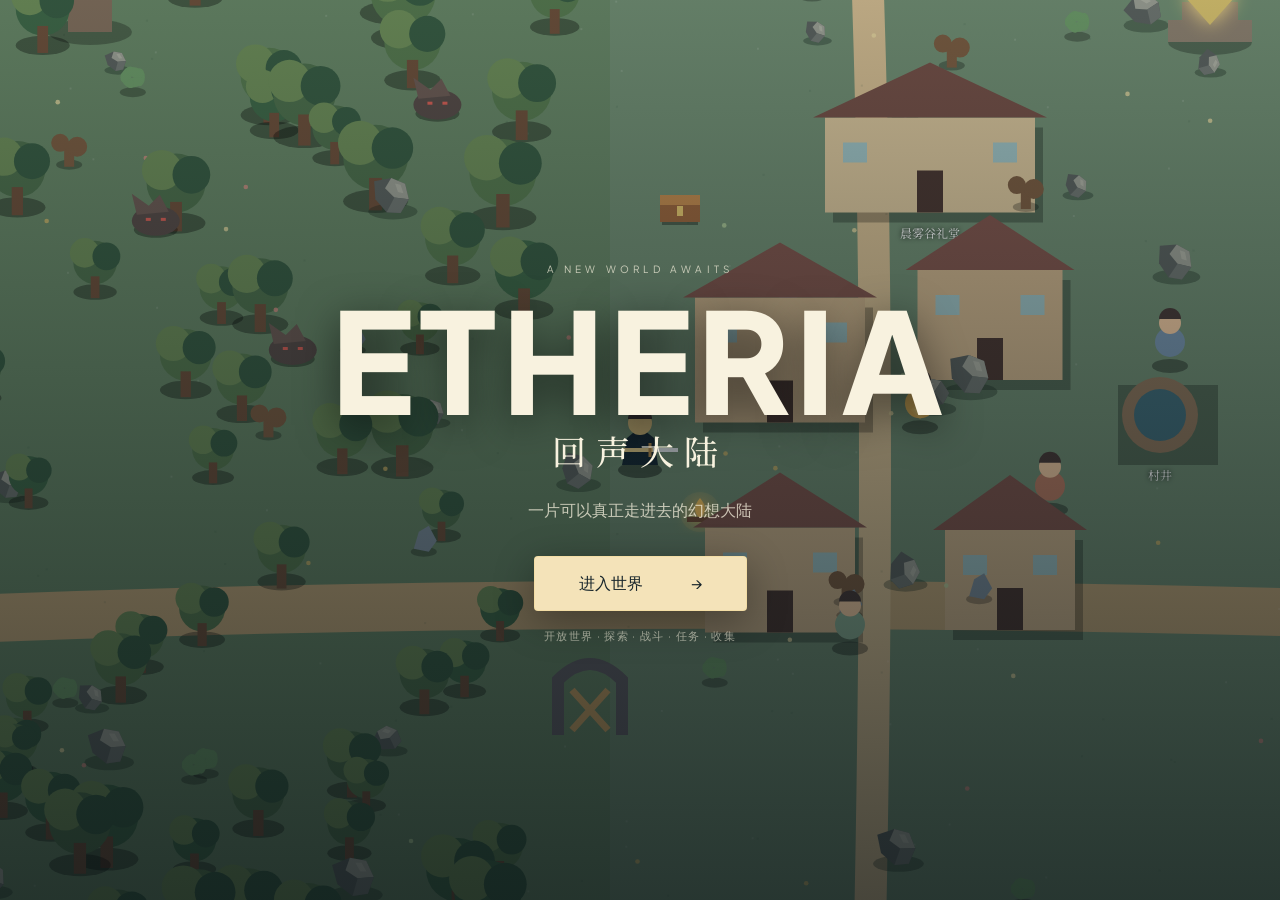
==== commit c7e513da: "chore: refresh containment fix stylesheet cache" ====
--- a/index.html
+++ b/index.html
@@ -8,7 +8,7 @@
 <link rel="preconnect" href="https://fonts.googleapis.com">
 <link rel="preconnect" href="https://fonts.gstatic.com" crossorigin>
 <link href="https://fonts.googleapis.com/css2?family=Noto+Serif+SC:wght@500;600;700&family=Plus+Jakarta+Sans:wght@400;500;600;700;800&display=swap" rel="stylesheet">
-<link rel="stylesheet" href="css/game.css?v=hud-theme-02"><style>html,body{margin:0;width:100%;height:100%;overflow:hidden;background:#071018}body{font-family:"Plus Jakarta Sans",sans-serif}#loading{animation:loadingFailsafe .8s ease-out .7s forwards}@keyframes loadingFailsafe{0%{opacity:1;visibility:visible;pointer-events:auto}100%{opacity:0;visibility:hidden;pointer-events:none}}</style>
+<link rel="stylesheet" href="css/game.css?v=containment-fix-01"><style>html,body{margin:0;width:100%;height:100%;overflow:hidden;background:#071018}body{font-family:"Plus Jakarta Sans",sans-serif}#loading{animation:loadingFailsafe .8s ease-out .7s forwards}@keyframes loadingFailsafe{0%{opacity:1;visibility:visible;pointer-events:auto}100%{opacity:0;visibility:hidden;pointer-events:none}}</style>
 <style>
 #loading{position:fixed;inset:0;z-index:100;display:flex;flex-direction:column;align-items:center;justify-content:center;background:#071018;color:#f6efdc;font-family:"Plus Jakarta Sans",sans-serif}#loading.hidden{display:none!important}.load-logo{font-size:44px;font-weight:800;letter-spacing:.12em}.load-sub{font-family:"Noto Serif SC",serif;margin:8px 0 30px}.load-track{width:240px;height:2px;background:#ffffff22}.load-track i{display:block;height:100%;width:0;background:#e9cf91}.load-track+span{margin-top:14px;font-size:11px;opacity:.65}#worldCanvas{position:fixed;inset:0;width:100%;height:100%;touch-action:none}</style>
 </head>
--- a/css/game.css
+++ b/css/game.css
@@ -69,7 +69,7 @@
 #questGuide .guide-arrow{font-size:28px;line-height:1;filter:drop-shadow(0 0 7px #e6c46d);transition:transform .12s}
 #questGuide span{font:10px sans-serif;background:#07131a99;padding:3px 8px;border-radius:99px}
 
-body.game-running #miniMap{display:block}body.game-running #questGuide{display:flex}
+body.game-running #miniMap:not(.hidden){display:block}body.game-running #questGuide:not(.hidden){display:flex}
 /* mobile-layout-fix-03 */
 
 body.dialogue-open #hud,body.dialogue-open #miniMap,body.dialogue-open #questGuide,body.dialogue-open #mobileControls{opacity:0!important;pointer-events:none!important}
@@ -322,7 +322,24 @@
 .map-overview{box-shadow:0 16px 44px rgba(28,49,44,.16)!important;border-color:rgba(255,255,255,.7)!important}
 .info-grid>div,.quest-card,.inventory-item,.settings-card{box-shadow:0 8px 22px rgba(20,35,42,.06)}
 
-/* responsive-pass-01 */
+/* containment-fix-01: every game layer owns its own viewport; hidden always wins */
+.full-panel{
+  position:fixed!important;
+  inset:0!important;
+  z-index:300!important;
+  width:100vw!important;
+  height:100dvh!important;
+  margin:0!important;
+  padding:0!important;
+  display:block;
+  overflow:hidden!important;
+  isolation:isolate;
+}
+.full-panel.hidden{display:none!important}
+#hud.hidden,#mobileControls.hidden,#questGuide.hidden,#miniMap.hidden{display:none!important}
+#hud:not(.hidden),#mobileControls:not(.hidden){display:block!important}
+.full-panel-inner{position:relative!important;z-index:1!important;width:100%;height:100%;margin:0;box-sizing:border-box}
+\n/* responsive-pass-01 */
 html,body{width:100%;height:100%;overflow:hidden}.full-panel-inner{padding-bottom:max(24px,env(safe-area-inset-bottom))!important}.menu-shell{width:100%;height:100%;min-width:0;min-height:0}.menu-content,.menu-page,.full-title,.inventory-screen,.quest-screen{min-width:0}.inventory-big-grid,.inventory-grid,.info-grid{min-width:0}.inventory-big-grid .inventory-item,.inventory-item,.quest-card,.info-grid>div{min-width:0}.inventory-big-grid .inventory-item b,.inventory-item b,.quest-card p,.page-head p{overflow-wrap:anywhere}
 
 /* responsive-game-layout: single authoritative touch layout */
@@ -350,7 +367,7 @@
 }
 
 @media (hover:none) and (pointer:coarse) and (orientation:landscape){
-  #hud{
+  #hud:not(.hidden){
     position:fixed!important;
     inset:0!important;
     z-index:20!important;
@@ -504,7 +521,7 @@
   #hud #hint{display:none!important}
 
   /* mobile controls */
-  #mobileControls{
+  #mobileControls:not(.hidden){
     position:fixed!important;
     inset:0!important;
     z-index:200!important;
@@ -607,9 +624,9 @@
   }
   #menu .menu-nav{
     grid-column:1!important;
-    grid-row:1!important;
-    align-self:start!important;
-    margin-top:120px!important;
+    grid-row:2!important;
+    align-self:stretch!important;
+    margin-top:0!important;
     display:flex!important;
     flex-direction:column!important;
   }
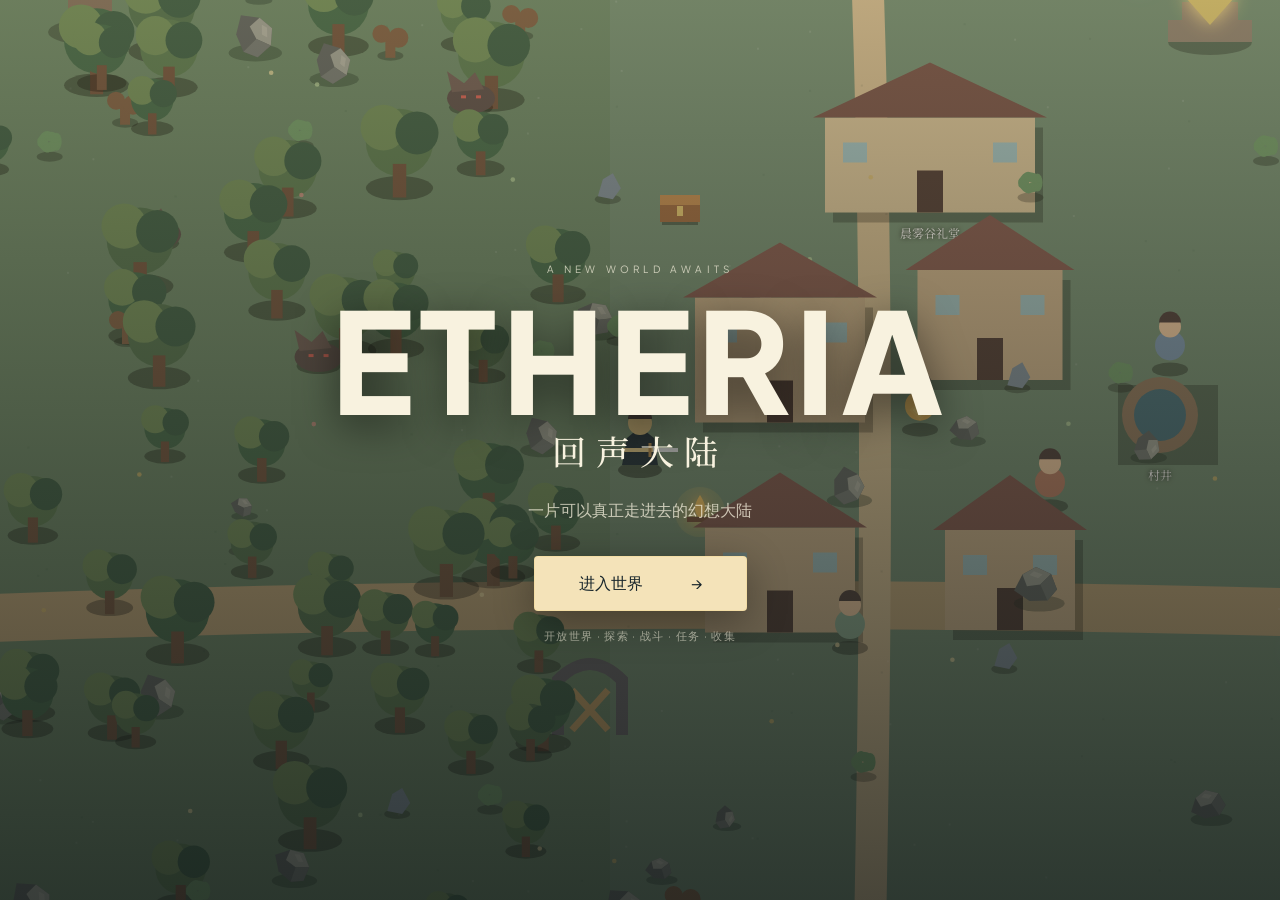
==== commit c5033ef6: "chore: refresh final containment stylesheet cache" ====
--- a/index.html
+++ b/index.html
@@ -8,7 +8,7 @@
 <link rel="preconnect" href="https://fonts.googleapis.com">
 <link rel="preconnect" href="https://fonts.gstatic.com" crossorigin>
 <link href="https://fonts.googleapis.com/css2?family=Noto+Serif+SC:wght@500;600;700&family=Plus+Jakarta+Sans:wght@400;500;600;700;800&display=swap" rel="stylesheet">
-<link rel="stylesheet" href="css/game.css?v=containment-fix-01"><style>html,body{margin:0;width:100%;height:100%;overflow:hidden;background:#071018}body{font-family:"Plus Jakarta Sans",sans-serif}#loading{animation:loadingFailsafe .8s ease-out .7s forwards}@keyframes loadingFailsafe{0%{opacity:1;visibility:visible;pointer-events:auto}100%{opacity:0;visibility:hidden;pointer-events:none}}</style>
+<link rel="stylesheet" href="css/game.css?v=containment-fix-02"><style>html,body{margin:0;width:100%;height:100%;overflow:hidden;background:#071018}body{font-family:"Plus Jakarta Sans",sans-serif}#loading{animation:loadingFailsafe .8s ease-out .7s forwards}@keyframes loadingFailsafe{0%{opacity:1;visibility:visible;pointer-events:auto}100%{opacity:0;visibility:hidden;pointer-events:none}}</style>
 <style>
 #loading{position:fixed;inset:0;z-index:100;display:flex;flex-direction:column;align-items:center;justify-content:center;background:#071018;color:#f6efdc;font-family:"Plus Jakarta Sans",sans-serif}#loading.hidden{display:none!important}.load-logo{font-size:44px;font-weight:800;letter-spacing:.12em}.load-sub{font-family:"Noto Serif SC",serif;margin:8px 0 30px}.load-track{width:240px;height:2px;background:#ffffff22}.load-track i{display:block;height:100%;width:0;background:#e9cf91}.load-track+span{margin-top:14px;font-size:11px;opacity:.65}#worldCanvas{position:fixed;inset:0;width:100%;height:100%;touch-action:none}</style>
 </head>
--- a/css/game.css
+++ b/css/game.css
@@ -339,7 +339,8 @@
 #hud.hidden,#mobileControls.hidden,#questGuide.hidden,#miniMap.hidden{display:none!important}
 #hud:not(.hidden),#mobileControls:not(.hidden){display:block!important}
 .full-panel-inner{position:relative!important;z-index:1!important;width:100%;height:100%;margin:0;box-sizing:border-box}
-\n/* responsive-pass-01 */
+
+/* responsive-pass-01 */
 html,body{width:100%;height:100%;overflow:hidden}.full-panel-inner{padding-bottom:max(24px,env(safe-area-inset-bottom))!important}.menu-shell{width:100%;height:100%;min-width:0;min-height:0}.menu-content,.menu-page,.full-title,.inventory-screen,.quest-screen{min-width:0}.inventory-big-grid,.inventory-grid,.info-grid{min-width:0}.inventory-big-grid .inventory-item,.inventory-item,.quest-card,.info-grid>div{min-width:0}.inventory-big-grid .inventory-item b,.inventory-item b,.quest-card p,.page-head p{overflow-wrap:anywhere}
 
 /* responsive-game-layout: single authoritative touch layout */
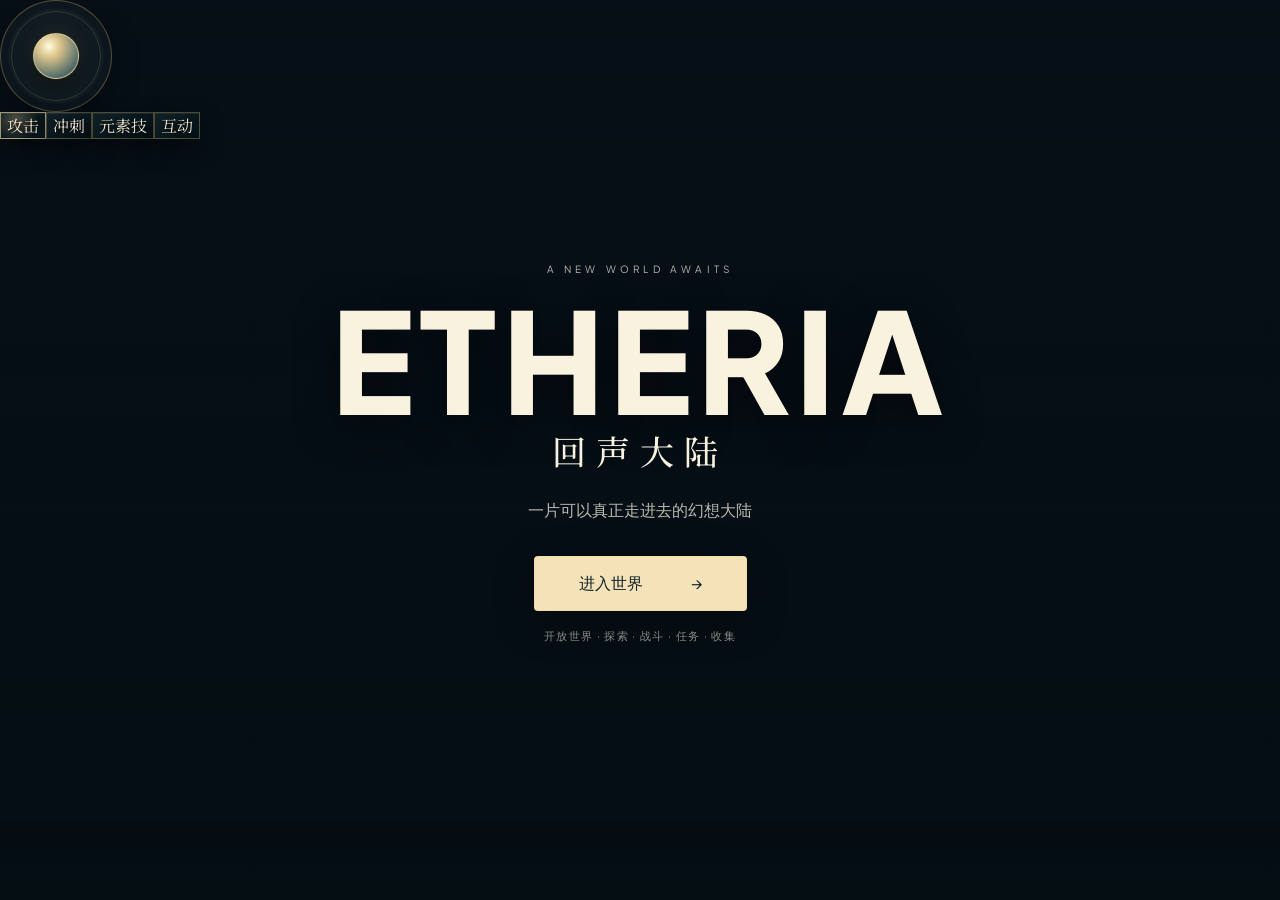
==== commit 712908ab: "chore: refresh layer audit assets" ====
--- a/index.html
+++ b/index.html
@@ -8,7 +8,7 @@
 <link rel="preconnect" href="https://fonts.googleapis.com">
 <link rel="preconnect" href="https://fonts.gstatic.com" crossorigin>
 <link href="https://fonts.googleapis.com/css2?family=Noto+Serif+SC:wght@500;600;700&family=Plus+Jakarta+Sans:wght@400;500;600;700;800&display=swap" rel="stylesheet">
-<link rel="stylesheet" href="css/game.css?v=containment-fix-02"><style>html,body{margin:0;width:100%;height:100%;overflow:hidden;background:#071018}body{font-family:"Plus Jakarta Sans",sans-serif}#loading{animation:loadingFailsafe .8s ease-out .7s forwards}@keyframes loadingFailsafe{0%{opacity:1;visibility:visible;pointer-events:auto}100%{opacity:0;visibility:hidden;pointer-events:none}}</style>
+<link rel="stylesheet" href="css/game.css?v=layer-audit-01"><style>html,body{margin:0;width:100%;height:100%;overflow:hidden;background:#071018}body{font-family:"Plus Jakarta Sans",sans-serif}#loading{animation:loadingFailsafe .8s ease-out .7s forwards}@keyframes loadingFailsafe{0%{opacity:1;visibility:visible;pointer-events:auto}100%{opacity:0;visibility:hidden;pointer-events:none}}</style>
 <style>
 #loading{position:fixed;inset:0;z-index:100;display:flex;flex-direction:column;align-items:center;justify-content:center;background:#071018;color:#f6efdc;font-family:"Plus Jakarta Sans",sans-serif}#loading.hidden{display:none!important}.load-logo{font-size:44px;font-weight:800;letter-spacing:.12em}.load-sub{font-family:"Noto Serif SC",serif;margin:8px 0 30px}.load-track{width:240px;height:2px;background:#ffffff22}.load-track i{display:block;height:100%;width:0;background:#e9cf91}.load-track+span{margin-top:14px;font-size:11px;opacity:.65}#worldCanvas{position:fixed;inset:0;width:100%;height:100%;touch-action:none}</style>
 </head>
@@ -48,5 +48,5 @@
 <div id="dialogue" class="dialogue hidden"><div class="dialogue-box"><small id="dialogueRole">村民</small><h2 id="dialogueName">艾琳</h2><p id="dialogueText"></p><button id="dialogueNext">继续</button></div></div>
 <div id="miniMap" aria-label="小地图"><canvas id="miniMapCanvas" width="180" height="180"></canvas><div class="mini-map-label">晨雾谷</div></div>
 <div id="questGuide" class="hidden"><div class="guide-arrow">➤</div><span id="guideDistance">目标</span></div><div id="toast"></div>
-<script src="js/main.js?v=entry-immersive-02" defer></script>
+<script src="js/main.js?v=layer-audit-01" defer></script>
 </body></html>
--- a/css/game.css
+++ b/css/game.css
@@ -252,6 +252,7 @@
 .full-title small,.character-info>small{color:var(--hud-gold-hi)!important}
 .full-title h2,.character-info h2{color:#f5ecd8}
 .full-title p,.character-info p{color:#aebcb7!important}
+.full-close{position:absolute!important;top:22px!important;right:28px!important;z-index:20!important;width:44px!important;height:44px!important;display:grid!important;place-items:center!important;cursor:pointer!important;pointer-events:auto!important}
 .full-close{
   border:1px solid rgba(232,199,123,.22)!important;border-radius:50%!important;
   background:rgba(7,18,24,.52)!important;color:#f0dfae!important;
@@ -633,7 +634,7 @@
   }
   #menu .menu-content{
     grid-column:2!important;
-    grid-row:1!important;
+    grid-row:2!important;
     min-width:0!important;
     overflow:auto!important;
   }
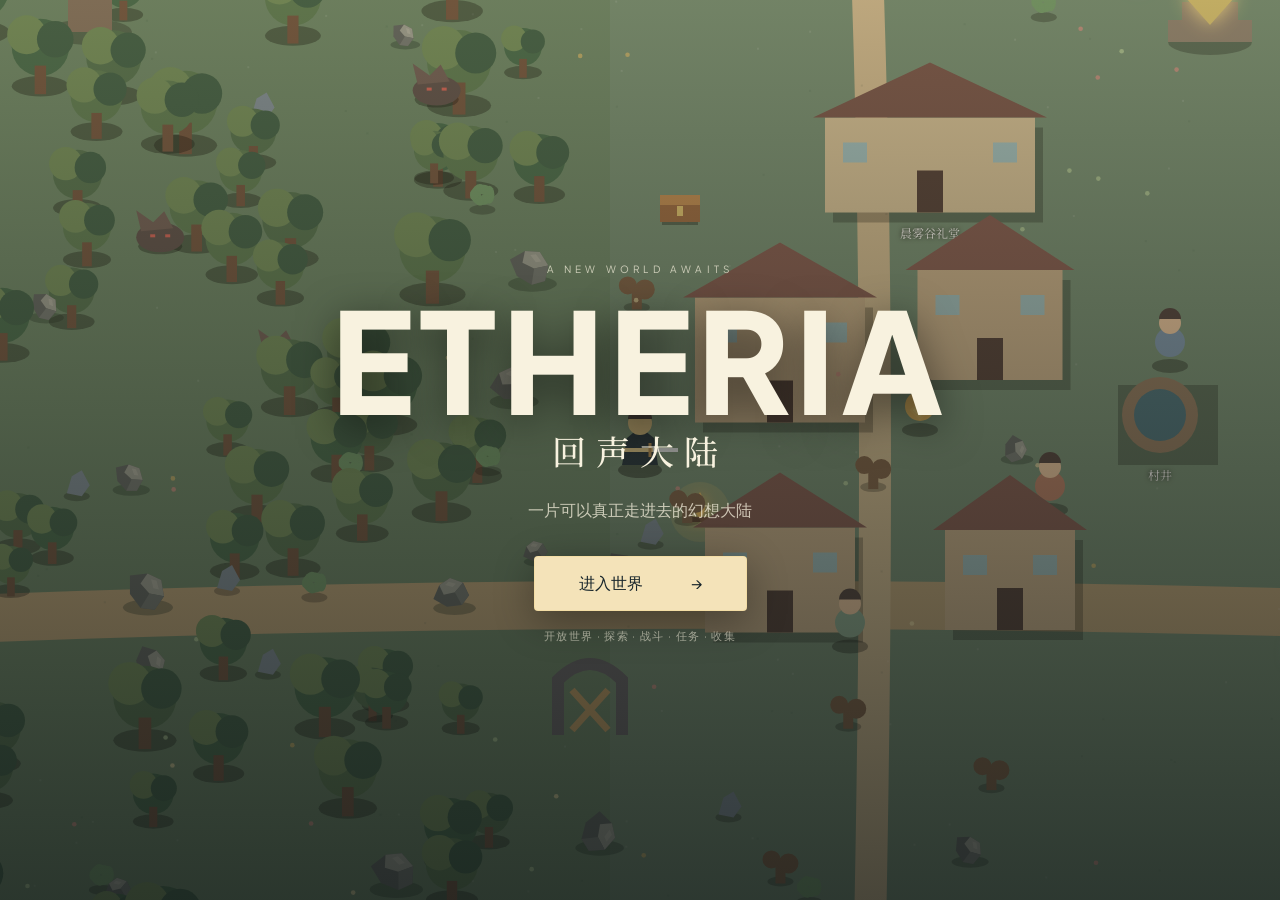
==== commit 5c86d0f3: "chore: refresh regression JavaScript cache" ====
--- a/index.html
+++ b/index.html
@@ -48,5 +48,5 @@
 <div id="dialogue" class="dialogue hidden"><div class="dialogue-box"><small id="dialogueRole">村民</small><h2 id="dialogueName">艾琳</h2><p id="dialogueText"></p><button id="dialogueNext">继续</button></div></div>
 <div id="miniMap" aria-label="小地图"><canvas id="miniMapCanvas" width="180" height="180"></canvas><div class="mini-map-label">晨雾谷</div></div>
 <div id="questGuide" class="hidden"><div class="guide-arrow">➤</div><span id="guideDistance">目标</span></div><div id="toast"></div>
-<script src="js/main.js?v=layer-audit-01" defer></script>
+<script src="js/main.js?v=regression-02" defer></script>
 </body></html>
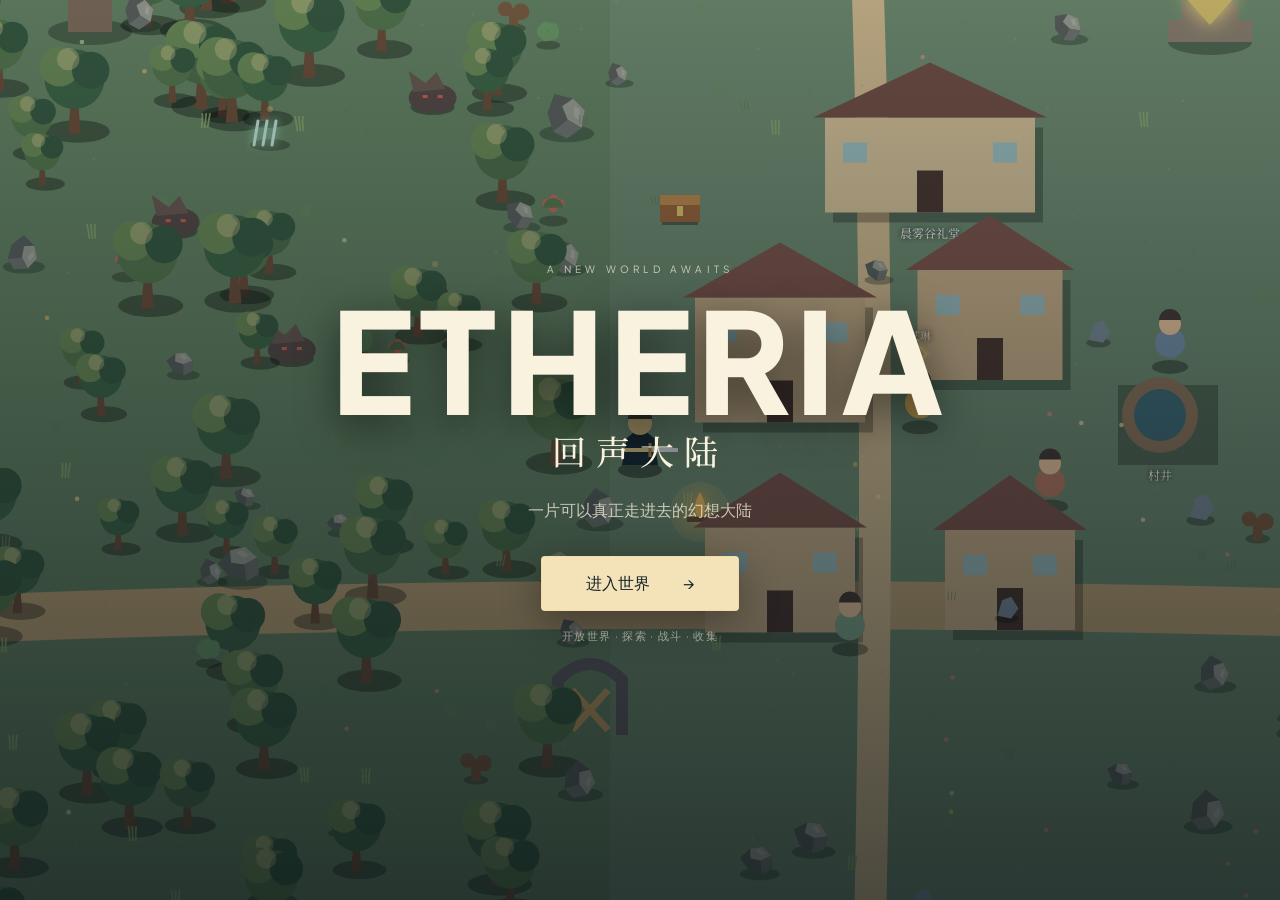
==== commit bfecfd15: "feat: 查看仓库文件结构 Co-authored-by: traeagent <traeagent@users.noreply.github.com>" ====
--- a/index.html
+++ b/index.html
@@ -8,45 +8,179 @@
 <link rel="preconnect" href="https://fonts.googleapis.com">
 <link rel="preconnect" href="https://fonts.gstatic.com" crossorigin>
 <link href="https://fonts.googleapis.com/css2?family=Noto+Serif+SC:wght@500;600;700&family=Plus+Jakarta+Sans:wght@400;500;600;700;800&display=swap" rel="stylesheet">
-<link rel="stylesheet" href="css/game.css?v=layer-audit-01"><style>html,body{margin:0;width:100%;height:100%;overflow:hidden;background:#071018}body{font-family:"Plus Jakarta Sans",sans-serif}#loading{animation:loadingFailsafe .8s ease-out .7s forwards}@keyframes loadingFailsafe{0%{opacity:1;visibility:visible;pointer-events:auto}100%{opacity:0;visibility:hidden;pointer-events:none}}</style>
+<link rel="stylesheet" href="css/game.css?v=etheria-final-01">
 <style>
-#loading{position:fixed;inset:0;z-index:100;display:flex;flex-direction:column;align-items:center;justify-content:center;background:#071018;color:#f6efdc;font-family:"Plus Jakarta Sans",sans-serif}#loading.hidden{display:none!important}.load-logo{font-size:44px;font-weight:800;letter-spacing:.12em}.load-sub{font-family:"Noto Serif SC",serif;margin:8px 0 30px}.load-track{width:240px;height:2px;background:#ffffff22}.load-track i{display:block;height:100%;width:0;background:#e9cf91}.load-track+span{margin-top:14px;font-size:11px;opacity:.65}#worldCanvas{position:fixed;inset:0;width:100%;height:100%;touch-action:none}</style>
+html,body{margin:0;width:100%;height:100%;overflow:hidden;background:#071018}
+body{font-family:"Plus Jakarta Sans",sans-serif}
+#loading{position:fixed;inset:0;z-index:100;display:flex;flex-direction:column;align-items:center;justify-content:center;background:#071018;color:#f6efdc;animation:loadingFailsafe .8s ease-out 2.4s forwards}
+#loading.hidden{display:none!important}
+.load-logo{font-size:44px;font-weight:800;letter-spacing:.12em}
+.load-sub{font-family:"Noto Serif SC",serif;margin:8px 0 30px;letter-spacing:.3em}
+.load-track{width:240px;height:2px;background:#ffffff22}
+.load-track i{display:block;height:100%;width:0;background:#e9cf91;transition:width .2s}
+.load-track+span{margin-top:14px;font-size:11px;opacity:.65}
+@keyframes loadingFailsafe{to{opacity:0;visibility:hidden;pointer-events:none}}
+#worldCanvas{position:fixed;inset:0;width:100%;height:100%;touch-action:none}
+</style>
 </head>
 <body>
-<div id="game"></div><div id="rotateHint"><div class="rotate-icon">↻</div><b>请横屏游玩</b><span>旋转手机后继续冒险</span></div>
+<div id="game"></div>
+
+<div id="rotateHint"><div class="rotate-icon">↻</div><b>请横屏游玩</b><span>旋转手机后继续冒险</span></div>
+
 <div id="loading" aria-live="polite"><div class="load-logo">ETHERIA</div><div class="load-sub">回声大陆</div><div class="load-track"><i id="loadBar"></i></div><span id="loadText">正在唤醒世界…</span></div>
+
+<!-- ============ 第二层：HUD（只显示必要信息） ============ -->
 <div id="hud" class="hidden">
-<header><div class="brand"><b>ETHERIA</b><span>回声大陆</span></div><div class="region"><span id="weatherDot"></span><span id="regionName">晨雾谷</span><small id="clock">06:42</small></div><div class="quick-nav"><button id="characterBtn" aria-label="角色"><i class="nav-icon icon-character"></i><span>角色</span></button><button id="inventoryBtn" aria-label="背包"><i class="nav-icon icon-bag"></i><span>背包</span></button><button id="questBtn" aria-label="任务"><i class="nav-icon icon-quest"></i><span>任务</span></button><button id="menuBtn" aria-label="系统菜单"><i class="nav-icon icon-menu"></i></button></div></header>
-<div id="quest"><small>当前任务</small><b id="questTitle">初见晨雾谷</b><span id="questHint">跟随金色光标前往村庄</span></div>
-<div class="player-card"><div class="avatar">E</div><div><b>旅者</b><span id="levelText">Lv. 7</span></div><div class="hp"><i id="hpFill"></i></div><small id="hpText">820 / 820</small></div><div class="hud-resources"><span>金币 <b id="coins">126</b></span><span>经验 <b id="xpText">0 / 240</b></span></div>
-<div id="interact" class="hidden"><b id="interactName">旧灯塔</b><span>靠近探索</span></div>
-<div id="combat" class="hidden"><div><b id="enemyName">荒原狼</b><span id="enemyLevel">Lv. 5</span></div><div class="enemy-hp"><i id="enemyHp"></i></div></div>
-<div id="crosshair" class="hidden">+</div>
-<div id="hint">WASD 移动 · 鼠标拖拽镜头 · Shift 冲刺 · E 互动</div>
+  <div id="miniMap" title="打开地图 (M)"><canvas id="miniMapCanvas" width="180" height="180"></canvas><span id="regionTag">晨雾谷</span></div>
 
+  <div id="questTrack"><i></i><div><b id="questTitle"></b><span id="questHint"></span><em id="questProg"></em></div></div>
+
+  <nav class="quick-nav" aria-label="快捷入口">
+    <button id="characterBtn"><span>角色</span></button>
+    <button id="inventoryBtn"><span>背包</span></button>
+    <button id="questBtn"><span>任务</span></button>
+    <button id="menuBtn" aria-label="系统菜单"><span>菜单</span></button>
+  </nav>
+
+  <div class="player-card">
+    <div class="avatar">旅</div>
+    <div class="pc-main"><div class="pc-name"><b>旅者</b><span id="levelText">Lv. 7</span></div>
+      <div class="bar hp"><i id="hpFill"></i></div>
+      <div class="bar sp"><i id="spFill"></i></div>
+    </div>
+  </div>
+
+  <div id="combat" class="hidden"><div><b id="enemyName">荒原狼</b><span id="enemyLevel">Lv. 5</span></div><div class="enemy-hp"><i id="enemyHp"></i></div></div>
+
+  <div id="questGuide" class="hidden"><i>◇</i><span id="guideDistance"></span></div>
+
+  <div id="hint">WASD 移动 · Shift 疾跑 · 空格 攻击 · Q 元素技 · E 互动 · M 地图</div>
 </div>
-<div id="mobileControls" class="mobile-controls-layer"><div id="joy" aria-label="移动摇杆"><i></i></div><div class="mobile-actions"><button id="attackBtn">攻击</button><button id="dashBtn">冲刺</button><button id="skillBtn">元素技</button><button id="interactBtn">互动</button></div></div>
-<div id="start" class="screen"><div class="title"><small>A NEW WORLD AWAITS</small><h1>ETHERIA</h1><h2>回声大陆</h2><p>一片可以真正走进去的幻想大陆</p></div><button id="startBtn">进入世界 <span>→</span></button><div class="start-tip">开放世界 · 探索 · 战斗 · 任务 · 收集</div></div>
-<div id="menu" class="overlay hidden">
-  <div class="menu-shell">
-    <header class="menu-topbar">
-      <div><small>ETHERIA</small><h2>旅行手册</h2></div>
-      <button class="close" id="closeMenu" aria-label="关闭菜单">×</button>
-    </header>
-    <nav class="menu-nav" aria-label="系统菜单">
-      <button class="active" data-tab="map"><span>地图</span><small>MAP</small></button>
-      <button data-tab="quests"><span>任务</span><small>QUESTS</small></button>
-      <button data-tab="bag"><span>背包</span><small>BAG</small></button>
-      <button data-tab="settings"><span>设置</span><small>SETTINGS</small></button>
-    </nav>
-    <main id="tabContent" class="menu-content"></main>
+
+<!-- 移动端控制：左摇杆 + 右下主次分明的战斗键 -->
+<div id="mobileControls" class="hidden">
+  <div id="joy" aria-label="移动摇杆"><i></i></div>
+  <div class="mobile-actions">
+    <button id="skillBtn">元素技</button>
+    <button id="dashBtn">冲刺</button>
+    <button id="interactBtn" class="hidden">互动</button>
+    <button id="attackBtn">攻击</button>
   </div>
 </div>
-<div id="characterPanel" class="full-panel hidden"><div class="full-panel-inner character-screen"><button class="full-close" data-close-panel="characterPanel">×</button><div class="character-art"><div class="character-stage"><svg class="traveler-figure" viewBox="0 0 260 520" aria-hidden="true"><defs><linearGradient id="travelerMetal" x1="0" x2="1"><stop offset="0" stop-color="#718985"/><stop offset=".52" stop-color="#d8c68e"/><stop offset="1" stop-color="#3b4c50"/></linearGradient></defs><circle cx="130" cy="67" r="42" fill="#d7c28c"/><path d="M91 62Q96 17 131 18Q166 18 171 62Q151 42 130 44Q108 43 91 62Z" fill="#25343a"/><path d="M92 113Q130 91 168 113L192 251L168 335L177 486L130 505L83 486L92 335L68 251Z" fill="url(#travelerMetal)"/><path d="M92 137L42 257L70 275L109 192M168 137L218 257L190 275L151 192" fill="#50676a"/><path d="M105 332L80 488M155 332L180 488" stroke="#d8c68e" stroke-width="18" stroke-linecap="round"/><path d="M74 247Q130 285 186 247" stroke="#ead79d" stroke-width="5" fill="none"/></svg><div class="stage-ring"></div><div class="stage-shadow"></div></div></div><div class="character-info"><small>TRAVELER</small><h2>旅者</h2><p>Lv. 7 · 晨雾谷的旅人</p><div class="stat-list"><div><span>生命值</span><b>820 / 820</b></div><div><span>攻击力</span><b id="charPower">95</b></div><div><span>体力</span><b>100</b></div></div><div class="equipment-show"><span>当前武器</span><b>旅者短剑</b></div></div></div></div>
-<div id="inventoryPanel" class="full-panel hidden"><div class="full-panel-inner inventory-screen"><button class="full-close" data-close-panel="inventoryPanel">×</button><div class="full-title"><small>INVENTORY</small><h2>背包</h2><p>旅途中获得的物品</p></div><div class="inventory-categories"><button class="active">全部</button><button>消耗品</button><button>材料</button><button>任务</button></div><div id="inventoryPanelGrid" class="inventory-big-grid"></div></div></div>
-<div id="questPanel" class="full-panel hidden"><div class="full-panel-inner quest-screen"><button class="full-close" data-close-panel="questPanel">×</button><div class="full-title"><small>QUEST LOG</small><h2>任务</h2><p>旅途中的目标与发现</p></div><div class="quest-focus"><small>当前追踪</small><h3 id="questPanelTitle"></h3><p id="questPanelHint"></p><div class="quest-progress"></div></div><div class="quest-history"><div><b>探索记录</b><span>旧灯塔 · 藤蔓遗迹 · 潮汐祭坛</span></div></div></div></div>
+
+<!-- ============ 开始界面 ============ -->
+<div id="start" class="screen">
+  <div class="title"><small>A NEW WORLD AWAITS</small><h1>ETHERIA</h1><h2>回声大陆</h2><p>一片可以真正走进去的幻想大陆</p></div>
+  <button id="startBtn">进入世界 <span>→</span></button>
+  <div class="start-tip">开放世界 · 探索 · 战斗 · 收集</div>
+</div>
+
+<!-- ============ 第四层：系统菜单（只做系统的事） ============ -->
+<div id="menu" class="overlay hidden">
+  <div class="menu-panel">
+    <small>ETHERIA</small>
+    <h2>旅途</h2>
+    <div class="menu-list">
+      <button data-act="resume">继续游戏</button>
+      <button data-act="save">保存进度</button>
+      <button data-act="help">帮助</button>
+      <button data-act="title">返回标题</button>
+    </div>
+    <div class="menu-sep"></div>
+    <div class="menu-settings">
+      <label><span>低画质模式</span><input type="checkbox" id="lowToggle"></label>
+      <label><span>屏幕震动</span><input type="checkbox" id="vibToggle" checked></label>
+      <label><span>音效</span><input type="checkbox" id="sfxToggle" checked></label>
+    </div>
+    <div class="menu-help hidden" id="menuHelp">
+      <b>操作</b>
+      <p>桌面：WASD 移动 · Shift 疾跑 · 空格/左键 攻击 · Q 元素技 · E 互动 · M 地图 · Esc 菜单</p>
+      <p>移动端：左侧摇杆移动，右下按钮战斗；靠近可互动对象时会出现「互动」按钮。</p>
+      <b>世界</b>
+      <p>发光的菱形是回声碎片，收集它们会逐渐拼出这片大陆的故事。营火可以恢复生命，也是传送点。有些宝箱不会主动现身。</p>
+    </div>
+  </div>
+</div>
+
+<!-- ============ 第三层：角色 ============ -->
+<div id="characterPanel" class="full-panel hidden">
+  <button class="full-close" data-close-panel="characterPanel" aria-label="返回">×</button>
+  <div class="char-layout">
+    <div class="char-stage">
+      <svg class="traveler-figure" viewBox="0 0 260 520" aria-hidden="true"><defs><linearGradient id="travelerMetal" x1="0" x2="1"><stop offset="0" stop-color="#718985"/><stop offset=".52" stop-color="#d8c68e"/><stop offset="1" stop-color="#3b4c50"/></linearGradient></defs><circle cx="130" cy="67" r="42" fill="#d7c28c"/><path d="M91 62Q96 17 131 18Q166 18 171 62Q151 42 130 44Q108 43 91 62Z" fill="#25343a"/><path d="M92 113Q130 91 168 113L192 251L168 335L177 486L130 505L83 486L92 335L68 251Z" fill="url(#travelerMetal)"/><path d="M92 137L42 257L70 275L109 192M168 137L218 257L190 275L151 192" fill="#50676a"/><path d="M105 332L80 488M155 332L180 488" stroke="#d8c68e" stroke-width="18" stroke-linecap="round"/><path d="M74 247Q130 285 186 247" stroke="#ead79d" stroke-width="5" fill="none"/></svg>
+      <div class="stage-ring"></div>
+    </div>
+    <div class="char-info">
+      <small>TRAVELER</small>
+      <h2>旅者</h2>
+      <p id="charLevel">Lv. 7 · 晨雾谷的旅人</p>
+      <div class="stat-lines">
+        <div><span>生命</span><b id="charHp">820 / 820</b></div>
+        <div><span>攻击</span><b id="charPower">95</b></div>
+        <div><span>体力</span><b id="charSp">100</b></div>
+        <div><span>经验</span><b id="charXp">0 / 240</b></div>
+        <div><span>回声碎片</span><b id="charEcho">0</b></div>
+      </div>
+      <div class="equip-line"><span>武器</span><b id="charWeapon">旅者短剑</b></div>
+    </div>
+  </div>
+</div>
+
+<!-- ============ 第三层：背包 ============ -->
+<div id="inventoryPanel" class="full-panel hidden">
+  <button class="full-close" data-close-panel="inventoryPanel" aria-label="返回">×</button>
+  <div class="panel-page">
+    <header class="panel-head"><small>INVENTORY</small><h2>背包</h2></header>
+    <nav class="inv-cats" id="invCats">
+      <button class="active" data-cat="all">全部</button>
+      <button data-cat="equip">装备</button>
+      <button data-cat="use">消耗品</button>
+      <button data-cat="mat">材料</button>
+      <button data-cat="quest">任务</button>
+    </nav>
+    <div id="invGrid" class="inv-grid"></div>
+  </div>
+</div>
+
+<!-- ============ 第三层：任务 ============ -->
+<div id="questPanel" class="full-panel hidden">
+  <button class="full-close" data-close-panel="questPanel" aria-label="返回">×</button>
+  <div class="panel-page">
+    <header class="panel-head"><small>QUEST</small><h2>任务</h2></header>
+    <section class="quest-focus">
+      <small>正在发生</small>
+      <h3 id="qpTitle"></h3>
+      <p id="qpDesc"></p>
+      <div id="qpObjectives" class="qp-objectives"></div>
+      <div id="qpRewards" class="qp-rewards"></div>
+    </section>
+    <section class="quest-log">
+      <small>探索记录</small>
+      <div id="exploreLog" class="explore-log"></div>
+    </section>
+  </div>
+</div>
+
+<!-- ============ 第三层：地图 ============ -->
+<div id="mapPanel" class="full-panel hidden">
+  <button class="full-close" data-close-panel="mapPanel" aria-label="返回">×</button>
+  <div class="panel-page map-page">
+    <header class="panel-head"><small>WORLD MAP</small><h2 id="mapTitle">晨雾谷</h2></header>
+    <div class="map-wrap"><canvas id="mapCanvas" width="900" height="660"></canvas></div>
+    <p class="map-tip">雾气之下是尚未踏足的土地 · 点击已点亮的营火可以传送</p>
+  </div>
+</div>
+
+<!-- ============ 对话 ============ -->
 <div id="dialogue" class="dialogue hidden"><div class="dialogue-box"><small id="dialogueRole">村民</small><h2 id="dialogueName">艾琳</h2><p id="dialogueText"></p><button id="dialogueNext">继续</button></div></div>
-<div id="miniMap" aria-label="小地图"><canvas id="miniMapCanvas" width="180" height="180"></canvas><div class="mini-map-label">晨雾谷</div></div>
-<div id="questGuide" class="hidden"><div class="guide-arrow">➤</div><span id="guideDistance">目标</span></div><div id="toast"></div>
-<script src="js/main.js?v=regression-02" defer></script>
-</body></html>+
+<!-- 回声碎片叙事卡 -->
+<div id="lore" class="hidden"><div class="lore-card"><i>◆</i><small>回声碎片</small><p id="loreText"></p><button id="loreOk">收好碎片</button></div></div>
+
+<div id="toast"></div>
+
+<script src="js/audio.js?v=etheria-final-01" defer></script>
+<script src="js/main.js?v=etheria-final-01" defer></script>
+</body>
+</html>
--- a/css/game.css
+++ b/css/game.css
@@ -1,661 +1,270 @@
-:root{--ink:#10202b;--paper:rgba(246,241,227,.94);--gold:#e8c77b;--gold-soft:#f3dfaa;--gold-dim:rgba(232,199,123,.42);--mist:#8fb7b0;--mist-soft:#b9d0c8;--danger:#df7168;--night:#071219;--night-2:#0b1b23;--panel:rgba(8,20,27,.68);--panel-strong:rgba(7,17,23,.84);--line:rgba(232,199,123,.22);--line-soft:rgba(255,255,255,.12);--glass:rgba(8,20,27,.68)}*{box-sizing:border-box}button{font:inherit}#game{position:fixed;inset:0}canvas{display:block}.hidden{display:none!important}.screen,.overlay,.dialogue{position:fixed;inset:0;z-index:20}.screen{display:flex;flex-direction:column;align-items:center;justify-content:center;text-align:center;color:#f8f2df;background:linear-gradient(180deg,rgba(6,14,19,.12),rgba(5,13,18,.68));pointer-events:auto}.title small{letter-spacing:.42em;font-size:10px;opacity:.72}.title h1{font-size:clamp(64px,12vw,140px);line-height:.9;letter-spacing:.04em;margin:18px 0 5px;font-weight:800;text-shadow:0 10px 40px #0008}.title h2{font-family:"Noto Serif SC",serif;font-weight:500;letter-spacing:.3em;margin:0;font-size:clamp(20px,3vw,34px)}.title p{opacity:.75;margin:24px 0 34px}.screen>button{border:1px solid #f4dc9caa;background:#f4e3b9;color:#17252b;padding:15px 44px;border-radius:4px;cursor:pointer;box-shadow:0 10px 40px #0005}.screen>button span{margin-left:45px}.start-tip{margin-top:18px;font-size:11px;opacity:.55;letter-spacing:.12em}.load-logo{font-size:44px;font-weight:800;letter-spacing:.12em}.load-sub{font-family:"Noto Serif SC";margin:6px 0 34px}.load-track{width:240px;height:2px;background:#ffffff22}.load-track i{display:block;height:100%;width:0;background:#e9cf91;transition:width .2s}.screen,.overlay{transition:opacity .4s}.overlay{background:#071018aa;backdrop-filter:blur(12px);display:flex;justify-content:flex-end}.panel{height:100%;width:min(520px,94vw);background:var(--paper);color:var(--ink);padding:36px;box-shadow:-30px 0 80px #0005;position:relative;overflow:auto}.panel h2{font-family:"Noto Serif SC";font-size:32px;margin:5px 0 24px}.panel>small{letter-spacing:.25em;color:#65736f}.close{position:absolute;right:24px;top:24px;border:0;background:none;font-size:32px;color:inherit;cursor:pointer}.tabs{display:flex;gap:6px;border-bottom:1px solid #14232a22;margin-bottom:20px}.tabs button{border:0;background:none;padding:12px 18px;color:#63706d;cursor:pointer}.tabs .active{color:#17282e;border-bottom:2px solid #b68b3d}.tab-body h3{font-family:"Noto Serif SC";margin:14px 0 8px}.map-box{height:240px;border-radius:8px;background:linear-gradient(135deg,#9fbca0,#d7c38e 45%,#8aa8b0);position:relative;overflow:hidden}.map-box:before{content:"";position:absolute;inset:15% 8%;border:1px dashed #fff9;border-radius:45%}.map-pin{position:absolute;width:12px;height:12px;border:3px solid #fff;border-radius:50%;background:#c78c3c;box-shadow:0 0 0 8px #c78c3c33}.stat-row,.item,.quest-row{display:flex;justify-content:space-between;align-items:center;padding:14px 0;border-bottom:1px solid #14232a16}.item strong{font-size:14px}.tag{font-size:10px;padding:4px 7px;border-radius:99px;background:#dfe8df}.quest-row b{font-size:13px}.quest-row small{display:block;color:#65736f;margin-top:3px}.settings label{display:flex;justify-content:space-between;padding:16px 0;border-bottom:1px solid #14232a16}.dialogue{display:flex;align-items:flex-end;padding:28px}.dialogue-box{width:min(900px,100%);margin:auto auto 0;background:rgba(10,21,27,.9);color:#f7f0dd;border:1px solid #ffffff22;padding:24px 28px;box-shadow:0 20px 70px #0008;backdrop-filter:blur(14px)}.dialogue-box small{color:#dfb967;letter-spacing:.2em}.dialogue-box h2{font-family:"Noto Serif SC";margin:7px 0}.dialogue-box p{line-height:1.9;color:#d7d9d0;max-width:760px}.dialogue-box button{border:1px solid #d7bd7d;background:transparent;color:#f5dfab;padding:9px 24px;cursor:pointer}.brand{position:absolute;left:24px;top:20px;color:#fff;display:flex;flex-direction:column}.brand b{letter-spacing:.15em;font-size:15px}.brand span{font-family:"Noto Serif SC";font-size:11px;opacity:.7}.region{position:absolute;top:20px;left:50%;transform:translateX(-50%);display:flex;gap:10px;align-items:center;color:#fff;background:#07131aa8;padding:9px 14px;border:1px solid #ffffff15;border-radius:99px;backdrop-filter:blur(10px)}.region small{opacity:.55;margin-left:8px}.region #weatherDot{width:7px;height:7px;background:#dfc77e;border-radius:50%;box-shadow:0 0 12px #dfc77e}#hud header button{position:absolute;right:20px;top:18px;border:1px solid #ffffff22;background:#07131a99;color:#fff;border-radius:50%;width:38px;height:38px}.player-card{position:absolute;left:24px;bottom:26px;width:230px;color:#fff;display:grid;grid-template-columns:42px 1fr 1fr;gap:8px;align-items:center}.avatar{width:42px;height:42px;border-radius:50%;border:1px solid #e1c886;background:linear-gradient(145deg,#e8d5a2,#6c8e87);display:grid;place-items:center;color:#18262b;font-weight:800}.player-card span{display:block;font-size:10px;opacity:.6;margin-top:2px}.hp{height:4px;background:#fff3;grid-column:2/4}.hp i,.enemy-hp i{display:block;height:100%;background:#d9bd71;width:100%;transition:width .2s}.player-card>small{font-size:9px;opacity:.6}.region+button{}.quest{position:absolute}#hud #quest{position:absolute;top:78px;left:24px;color:#fff;background:linear-gradient(90deg,#07131ad9,#07131a88,transparent);padding:10px 26px 11px 13px;border-left:2px solid #dfb967;min-width:250px}.quest small,.quest b,.quest span{display:block}.quest small{font-size:9px;letter-spacing:.16em;color:#e0bf70}.quest b{font-family:"Noto Serif SC";margin:3px 0}.quest span{font-size:10px;opacity:.62}.hint{position:absolute}#hud #hint{position:absolute;bottom:18px;left:50%;transform:translateX(-50%);font-size:10px;color:#fff8;background:#07131a88;padding:7px 12px;border-radius:99px}#interact{position:absolute;left:50%;bottom:27%;transform:translateX(-50%);color:#fff;text-align:center;text-shadow:0 2px 10px #000}#interact span{display:block;font-size:10px;opacity:.7}#combat{position:absolute;top:24%;left:50%;transform:translateX(-50%);width:220px;color:#fff;text-align:center}#combat>div:first-child{display:flex;justify-content:space-between;font-size:11px}.enemy-hp{height:4px;background:#fff4;margin-top:7px}.enemy-hp i{background:#db6b5f}#crosshair{position:absolute;left:50%;top:50%;color:#fff;font-size:25px;text-shadow:0 0 8px #000}#toast{position:fixed;z-index:50;left:50%;top:15%;transform:translate(-50%,-10px);background:#0a171dd9;color:#f5e4b4;border:1px solid #d4b56b55;padding:10px 18px;opacity:0;pointer-events:none;transition:.3s}#toast.show{opacity:1;transform:translate(-50%,0)}
-/* RPG HUD motion + mobile landscape controls */
-#hud{transition:opacity .35s ease,transform .45s cubic-bezier(.2,.8,.2,1)}
-#hud:not(.hidden){animation:hudEnter .7s both}
-@keyframes hudEnter{from{opacity:0;transform:scale(1.015)}to{opacity:1;transform:none}}
-#hud #quest{animation:questFloat 4s ease-in-out infinite;transform-origin:left center}
-@keyframes questFloat{0%,100%{filter:brightness(1)}50%{filter:brightness(1.12)}}
-#hud .avatar{animation:avatarPulse 2.8s ease-in-out infinite}
-@keyframes avatarPulse{0%,100%{box-shadow:0 0 0 0 #e1c88600}50%{box-shadow:0 0 18px 2px #e1c88633}}
+/* ==========================================================================
+   ETHERIA · 回声大陆 — 最终视觉层
+   世界是绝对主角：UI 克制、细线、暗青黑 + 米白 + 暗金。
+   金色只用于：任务 / 稀有 / 重要交互 / 选中。
+   ========================================================================== */
+:root{
+  --gold:#e8c77b;--gold-hi:#f4dfaa;--gold-dim:rgba(232,199,123,.4);
+  --paper:#f5efdf;--ink:#0a181f;
+  --mist:#9bbcb5;
+  --line:rgba(232,199,123,.22);
+  --panel:rgba(6,15,21,.55);
+  --danger:#df7168;
+}
+*{box-sizing:border-box}
+button{font:inherit;color:inherit}
+.hidden{display:none!important}
+#game{position:fixed;inset:0}
+canvas{display:block}
+
+/* ---------- 开始界面 ---------- */
+.screen{position:fixed;inset:0;z-index:60;display:flex;flex-direction:column;align-items:center;justify-content:center;text-align:center;color:#f8f2df;background:linear-gradient(180deg,rgba(6,14,19,.15),rgba(5,13,18,.66));transition:opacity .4s}
+.title small{letter-spacing:.42em;font-size:10px;opacity:.72}
+.title h1{font-size:clamp(64px,12vw,140px);line-height:.9;letter-spacing:.04em;margin:18px 0 5px;font-weight:800;text-shadow:0 10px 40px #0008}
+.title h2{font-family:"Noto Serif SC",serif;font-weight:500;letter-spacing:.3em;margin:0;font-size:clamp(20px,3vw,34px)}
+.title p{opacity:.75;margin:24px 0 34px}
+.screen>button{border:1px solid #f4dc9caa;background:#f4e3b9;color:#17252b;padding:15px 44px;border-radius:4px;cursor:pointer;box-shadow:0 10px 40px #0005}
+.screen>button span{margin-left:30px}
+.screen>button:hover{filter:brightness(1.05)}
+.start-tip{margin-top:18px;font-size:11px;opacity:.55;letter-spacing:.12em}
+
+/* ---------- 第二层：HUD ---------- */
+#hud{position:fixed;inset:0;z-index:20;pointer-events:none;transition:opacity .35s}
+#hud:not(.hidden){animation:hudEnter .6s both}
+@keyframes hudEnter{from{opacity:0}to{opacity:1}}
+
+/* 左上：圆形雷达小地图 */
+#miniMap{position:absolute;left:18px;top:16px;width:150px;pointer-events:auto;cursor:pointer;text-align:center}
+#miniMap canvas{width:150px;height:150px;border-radius:50%;border:1px solid var(--line);box-shadow:0 10px 30px #0007,inset 0 0 0 4px rgba(7,16,22,.5);background:#0a161c}
+#miniMap #regionTag{display:inline-block;margin-top:6px;font:11px "Noto Serif SC",serif;letter-spacing:.12em;color:var(--paper);text-shadow:0 2px 8px #000;background:rgba(7,17,23,.55);border:1px solid rgba(255,255,255,.08);padding:2px 10px;border-radius:99px}
+
+/* 左侧：任务追踪（文字 + 一条细金线，无卡片） */
+#questTrack{position:absolute;left:20px;top:196px;max-width:270px;display:flex;gap:10px;color:#f4ead7;text-shadow:0 2px 10px #000;transition:opacity .3s}
+#questTrack>i{flex:0 0 2px;background:linear-gradient(180deg,var(--gold),transparent);border-radius:2px}
+#questTrack b{display:block;font:600 15px "Noto Serif SC",serif;color:#fff5df}
+#questTrack span{display:block;margin-top:3px;font-size:11px;line-height:1.6;color:#cfd8d2}
+#questTrack em{display:block;margin-top:3px;font:600 11px "Plus Jakarta Sans",sans-serif;font-style:normal;color:var(--gold-hi);letter-spacing:.06em}
+#questTrack.flash b{animation:questFlash 1.1s ease-out}
+@keyframes questFlash{0%{color:var(--gold-hi);text-shadow:0 0 18px var(--gold)}100%{color:#fff5df}}
+
+/* 右上：极轻量系统入口 */
+.quick-nav{position:absolute;right:16px;top:14px;display:flex;gap:2px;pointer-events:auto}
+.quick-nav button{border:0;background:transparent;color:#e9e0cd;padding:7px 10px;cursor:pointer;opacity:.75;transition:.15s}
+.quick-nav button span{font:12px "Noto Serif SC",serif;letter-spacing:.1em;text-shadow:0 2px 8px #000}
+.quick-nav button:hover{opacity:1;color:var(--gold-hi)}
+.quick-nav button:hover span{border-bottom:1px solid var(--gold-dim);padding-bottom:2px}
+
+/* 左下：角色状态 */
+.player-card{position:absolute;left:20px;bottom:20px;display:flex;gap:10px;align-items:center;color:#f3ead8}
+.player-card .avatar{width:44px;height:44px;border-radius:50%;border:1px solid #e7cb86;background:linear-gradient(145deg,#d8c68e,#5c7772);display:grid;place-items:center;color:#16272b;font:700 17px "Noto Serif SC",serif;box-shadow:0 6px 18px #0007;flex:0 0 auto}
+.pc-main{display:flex;flex-direction:column;gap:4px}
+.pc-name{display:flex;align-items:baseline;gap:8px;text-shadow:0 2px 8px #000}
+.pc-name b{font:600 13px "Noto Serif SC",serif}
+.pc-name span{font-size:10px;color:var(--gold-hi);letter-spacing:.08em}
+.player-card .bar{width:170px;height:4px;border-radius:99px;background:rgba(6,14,19,.55);overflow:hidden;box-shadow:0 1px 6px #0006}
+.player-card .bar i{display:block;height:100%;transition:width .2s}
+.player-card .hp i{background:linear-gradient(90deg,#9fbea4,#e2c87e)}
+.player-card .sp{height:3px;width:140px}
+.player-card .sp i{background:#7fc4cf}
+.player-card.low-health .hp i{background:linear-gradient(90deg,#b0524c,#df7168);animation:lowHp 1s infinite}
+@keyframes lowHp{50%{filter:brightness(1.35)}}
+
+/* 战斗中：敌方血条（顶部小条） */
+#combat{position:absolute;top:14%;left:50%;transform:translateX(-50%);width:220px;color:#f4ead8;text-align:center;text-shadow:0 2px 8px #000}
+#combat>div:first-child{display:flex;justify-content:space-between;font-size:11px}
+#combat b{font-family:"Noto Serif SC",serif}
+#combat span{color:#d9a89f}
+.enemy-hp{height:3px;background:rgba(255,255,255,.14);margin-top:6px;border-radius:99px;overflow:hidden}
+.enemy-hp i{display:block;height:100%;background:linear-gradient(90deg,#9d494b,#df7168)}
 #combat:not(.hidden){animation:combatIn .25s ease-out both}
 @keyframes combatIn{from{opacity:0;transform:translate(-50%,8px)}to{opacity:1;transform:translate(-50%,0)}}
-#toast.show{animation:toastIn .28s ease-out both}
-@keyframes toastIn{from{opacity:0;filter:blur(4px);transform:translate(-50%,10px)}to{opacity:1;filter:blur(0);transform:translate(-50%,0)}}
-#interact:not(.hidden){animation:interactPulse 1.25s ease-in-out infinite}
-@keyframes interactPulse{0%,100%{opacity:.72}50%{opacity:1}}
-#mobileControls{z-index:30;pointer-events:none}
-#mobileControls .mobile-actions,#mobileControls #joy{pointer-events:auto;touch-action:none}
-.mobile-actions button{transition:transform .12s ease,background .18s ease,box-shadow .18s ease}
-.mobile-actions button:active{transform:scale(.88);background:#d5bb7140;box-shadow:0 0 24px #d5bb7166}
-#joy{touch-action:none;user-select:none;-webkit-user-select:none;box-shadow:inset 0 0 24px #ffffff08,0 8px 30px #0005}
-#joy i{transition:transform .06s linear,box-shadow .2s ease;box-shadow:0 0 18px #ffffff22}
-#rotateHint{display:none;position:fixed;inset:0;z-index:200;background:#071018f5;color:#f5edda;align-items:center;justify-content:center;flex-direction:column;text-align:center;gap:8px}
+
+/* 屏幕外目标：极小的金色方向符号 */
+#questGuide{position:fixed;z-index:21;left:50%;top:80px;display:flex;align-items:center;gap:6px;pointer-events:none;color:var(--gold-hi);text-shadow:0 0 10px rgba(232,199,123,.6),0 2px 8px #000;transition:opacity .2s}
+#questGuide i{font-style:normal;font-size:15px;animation:gemPulse 1.6s ease-in-out infinite}
+#questGuide span{font-size:10px;letter-spacing:.05em;background:rgba(7,17,23,.55);padding:2px 8px;border-radius:99px}
+@keyframes gemPulse{0%,100%{opacity:.65;transform:scale(.92)}50%{opacity:1;transform:scale(1.06)}}
+
+/* 操作提示：出现后淡出 */
+#hint{position:absolute;bottom:16px;left:50%;transform:translateX(-50%);font-size:10px;color:rgba(255,255,255,.6);background:rgba(7,17,23,.5);padding:6px 12px;border-radius:99px;transition:opacity 1.2s;white-space:nowrap}
+#hint.fade{opacity:0}
+
+/* Toast */
+#toast{position:fixed;z-index:50;left:50%;top:14%;transform:translate(-50%,-10px);background:rgba(8,20,27,.9);color:#f5e4b4;border:1px solid rgba(212,181,107,.35);border-radius:5px;padding:10px 18px;font-size:12px;opacity:0;pointer-events:none;transition:.3s;text-shadow:0 1px 4px #000}
+#toast.show{opacity:1;transform:translate(-50%,0)}
+
+/* 奖励弹出（细金线风格） */
+#fxLayer{position:fixed;inset:0;z-index:48;pointer-events:none}
+#fxFlash{position:absolute;inset:0;background:radial-gradient(circle,rgba(244,223,170,.16),transparent 60%);opacity:0}
+#fxFlash.play{animation:fxFlash .7s ease-out}
+@keyframes fxFlash{15%{opacity:1}100%{opacity:0}}
+.fx-reward-popup{position:absolute;left:50%;top:22%;transform:translateX(-50%);text-align:center;color:var(--paper);text-shadow:0 2px 14px #000;animation:rewardIn .4s ease-out}
+.fx-reward-popup small{display:block;font-size:9px;letter-spacing:.3em;color:var(--gold-hi)}
+.fx-reward-popup b{display:block;font:600 22px "Noto Serif SC",serif;margin:4px 0}
+.fx-reward-popup span{font-size:11px;color:#cfd8d2}
+.fx-reward-popup.out{opacity:0;transform:translate(-50%,-14px);transition:.35s}
+@keyframes rewardIn{from{opacity:0;transform:translate(-50%,12px)}to{opacity:1;transform:translate(-50%,0)}}
+.hud-number-pop{animation:numPop .35s ease-out}
+@keyframes numPop{40%{transform:scale(1.18);color:var(--gold-hi)}}
+
+/* ---------- 第三层：全屏面板（浮在朦胧的世界之上） ---------- */
+.full-panel{position:fixed;inset:0;z-index:40;color:var(--paper);background:rgba(5,12,17,.45);backdrop-filter:blur(22px) saturate(.75);-webkit-backdrop-filter:blur(22px) saturate(.75);overflow:auto}
+.full-close{position:fixed;top:20px;right:26px;z-index:5;width:42px;height:42px;border-radius:50%;border:1px solid var(--line);background:rgba(7,18,24,.5);color:#f0dfae;font-size:24px;cursor:pointer;display:grid;place-items:center;transition:.15s}
+.full-close:hover{border-color:var(--gold);background:rgba(232,199,123,.12)}
+.panel-page{max-width:820px;margin:0 auto;padding:64px 28px 48px}
+.panel-head small{font-size:9px;letter-spacing:.3em;color:var(--gold-hi)}
+.panel-head h2{font:600 34px "Noto Serif SC",serif;margin:6px 0 26px;color:#f5ecd8}
+
+/* 角色：左立绘 + 右细线数据 */
+.char-layout{min-height:100%;display:grid;grid-template-columns:minmax(260px,.9fr) minmax(300px,1.1fr);align-items:center;max-width:1020px;margin:0 auto;padding:40px 28px;gap:20px}
+.char-stage{position:relative;display:grid;place-items:center}
+.char-stage:before{content:"";position:absolute;width:min(40vw,400px);height:min(40vw,400px);border:1px solid rgba(232,199,123,.18);border-radius:50%}
+.stage-ring{position:absolute;width:min(30vw,300px);height:min(30vw,300px);border:1px solid rgba(232,199,123,.3);border-radius:50%;box-shadow:0 0 25px rgba(232,199,123,.12)}
+.traveler-figure{width:min(46vw,250px);filter:drop-shadow(0 24px 30px rgba(0,0,0,.5));position:relative}
+.char-info small{font-size:9px;letter-spacing:.3em;color:var(--gold-hi)}
+.char-info h2{font:600 40px "Noto Serif SC",serif;margin:6px 0 2px}
+.char-info p{font-size:12px;color:var(--mist);margin:0 0 26px}
+.stat-lines div{display:flex;justify-content:space-between;align-items:baseline;padding:13px 2px;border-bottom:1px solid rgba(232,199,123,.14)}
+.stat-lines span{font-size:12px;color:#aebbb6}
+.stat-lines b{font:600 15px "Plus Jakarta Sans",sans-serif;color:#f4e5b9;font-variant-numeric:tabular-nums}
+.equip-line{display:flex;justify-content:space-between;align-items:baseline;margin-top:22px;padding-top:16px;border-top:1px solid var(--gold-dim)}
+.equip-line span{font-size:11px;color:#9eaaa5}
+.equip-line b{font:600 16px "Noto Serif SC",serif;color:var(--gold-hi)}
+
+/* 背包：图标物品栏 */
+.inv-cats{display:flex;gap:22px;border-bottom:1px solid rgba(232,199,123,.14);margin-bottom:22px}
+.inv-cats button{border:0;background:none;padding:10px 2px;font:14px "Noto Serif SC",serif;color:#9ca9a4;cursor:pointer;border-bottom:2px solid transparent;transition:.15s}
+.inv-cats button:hover{color:#e9d69f}
+.inv-cats button.active{color:var(--gold-hi);border-bottom-color:var(--gold)}
+.inv-grid{display:grid;grid-template-columns:repeat(auto-fill,minmax(96px,1fr));gap:14px}
+.inv-slot{position:relative;aspect-ratio:1;border:1px solid rgba(255,255,255,.13);border-radius:8px;background:rgba(255,255,255,.04);display:flex;flex-direction:column;align-items:center;justify-content:center;gap:6px;cursor:default;transition:.15s}
+.inv-slot:hover{border-color:var(--gold-dim);background:rgba(232,199,123,.06)}
+.inv-slot svg{width:30px;height:30px;stroke:#e9dfc8;fill:none;stroke-width:1.6;stroke-linecap:round;stroke-linejoin:round}
+.inv-slot .inv-name{font:11px "Noto Serif SC",serif;color:#d8d2c0}
+.inv-slot .inv-n{position:absolute;right:7px;bottom:5px;font:700 11px "Plus Jakarta Sans",sans-serif;color:var(--gold-hi)}
+.inv-slot.inv-use{cursor:pointer}
+.inv-slot.inv-use:hover{border-color:var(--gold);box-shadow:0 0 16px rgba(232,199,123,.15)}
+.inv-slot.inv-rare{border-color:rgba(232,199,123,.45)}
+.inv-empty{grid-column:1/-1;text-align:center;color:#8b9792;font-size:12px;padding:40px 0}
+
+/* 任务：讲“我要做什么” */
+.quest-focus small,.quest-log small{font-size:9px;letter-spacing:.28em;color:var(--gold-hi)}
+.quest-focus h3{font:600 26px "Noto Serif SC",serif;margin:8px 0 6px;color:#f4e7c5}
+.quest-focus p{font-size:13px;line-height:1.9;color:#c3cfc9;margin:0 0 18px;max-width:560px}
+.qp-objectives div{display:flex;align-items:baseline;gap:10px;padding:9px 0;border-bottom:1px solid rgba(255,255,255,.07);font-size:13px;color:#e6ddc8}
+.qp-objectives i{font-style:normal;color:var(--gold-hi);width:14px}
+.qp-objectives div.done{color:#8fa79b;text-decoration:line-through}
+.qp-objectives div.done i{color:#8fb7a0}
+.qp-objectives em{margin-left:auto;font:600 11px "Plus Jakarta Sans",sans-serif;font-style:normal;color:var(--gold-hi)}
+.qp-rewards{margin-top:16px;font-size:11px;color:#9fb0aa;letter-spacing:.05em}
+.quest-log{margin-top:36px}
+.explore-log{display:flex;flex-wrap:wrap;gap:8px;margin-top:12px}
+.explore-log span{font:11px "Noto Serif SC",serif;color:#cfd8d2;border:1px solid rgba(255,255,255,.12);padding:6px 12px;border-radius:99px}
+
+/* 地图 */
+.map-page{max-width:980px;text-align:center}
+.map-page .panel-head{text-align:left}
+.map-wrap{display:inline-block;border:1px solid var(--line);border-radius:10px;overflow:hidden;box-shadow:0 20px 60px #0009;max-width:100%}
+#mapCanvas{width:min(86vw,900px);height:auto;cursor:crosshair}
+.map-tip{margin-top:14px;font-size:11px;color:#93a39d;letter-spacing:.06em}
+
+/* ---------- 第四层：系统菜单（极少） ---------- */
+.overlay{position:fixed;inset:0;z-index:50;display:flex;align-items:center;justify-content:center;background:rgba(4,10,14,.45);backdrop-filter:blur(14px);-webkit-backdrop-filter:blur(14px)}
+.menu-panel{width:min(420px,92vw);color:var(--paper);text-align:left}
+.menu-panel>small{font-size:9px;letter-spacing:.34em;color:var(--gold-hi)}
+.menu-panel h2{font:600 32px "Noto Serif SC",serif;margin:6px 0 24px}
+.menu-list{display:flex;flex-direction:column}
+.menu-list button{border:0;border-left:2px solid transparent;background:none;text-align:left;padding:13px 14px;font:15px "Noto Serif SC",serif;color:#e6ddc8;cursor:pointer;transition:.15s}
+.menu-list button:hover{border-left-color:var(--gold);color:var(--gold-hi);background:rgba(232,199,123,.06)}
+.menu-sep{height:1px;background:rgba(232,199,123,.14);margin:18px 0}
+.menu-settings label{display:flex;justify-content:space-between;align-items:center;padding:9px 14px;font-size:12px;color:#aebbb6;cursor:pointer}
+.menu-settings input{accent-color:#c9a856;width:17px;height:17px}
+.menu-help{margin-top:14px;padding:14px;border:1px solid rgba(232,199,123,.16);border-radius:8px;font-size:12px;line-height:1.9;color:#c3cfc9}
+.menu-help b{color:var(--gold-hi);font-family:"Noto Serif SC",serif}
+
+/* ---------- 对话 ---------- */
+.dialogue{position:fixed;inset:0;z-index:46;display:flex;align-items:flex-end;padding:28px;pointer-events:auto}
+.dialogue-box{width:min(880px,100%);margin:0 auto;background:linear-gradient(180deg,rgba(10,24,30,.94),rgba(5,16,22,.92));color:#f7f0dd;border:1px solid rgba(232,199,123,.25);border-radius:8px 8px 0 0;padding:22px 28px 20px 108px;position:relative;min-height:132px;box-shadow:0 22px 70px #000a;backdrop-filter:blur(14px)}
+.dialogue-box:before{content:"";position:absolute;left:24px;top:22px;width:60px;height:60px;border-radius:50%;border:1px solid #e1c886;background:linear-gradient(145deg,#e8d5a2,#647e78);box-shadow:0 5px 25px #0007}
+.dialogue-box small{color:#e5c778;letter-spacing:.2em;font-size:9px}
+.dialogue-box h2{font:600 21px "Noto Serif SC",serif;margin:4px 0 8px;color:#f5e8c9}
+.dialogue-box p{margin:0 90px 12px 0;font-size:14px;line-height:1.85;color:#d0d9d4;min-height:48px}
+.dialogue-box button{position:absolute;right:22px;bottom:18px;border:1px solid rgba(232,199,123,.45);border-radius:99px;background:rgba(232,199,123,.07);color:#f3dca5;padding:8px 22px;cursor:pointer}
+.dialogue-box button:hover{background:rgba(232,199,123,.15)}
+.dialogue-text-typing:after{content:"▎";color:var(--gold-hi);animation:caret .8s steps(1) infinite}
+@keyframes caret{50%{opacity:0}}
+body.dialogue-open #hud,body.dialogue-open #mobileControls{opacity:0;pointer-events:none}
+
+/* ---------- 回声碎片叙事卡 ---------- */
+#lore{position:fixed;inset:0;z-index:47;display:grid;place-items:center;background:rgba(4,10,14,.4);backdrop-filter:blur(8px);-webkit-backdrop-filter:blur(8px)}
+.lore-card{width:min(400px,88vw);text-align:center;color:var(--paper);padding:34px 30px;animation:rewardIn .45s ease-out}
+.lore-card i{font-style:normal;font-size:26px;color:#9cebf0;text-shadow:0 0 18px #8ee5ed;display:block;margin-bottom:10px}
+.lore-card small{font-size:9px;letter-spacing:.3em;color:var(--gold-hi)}
+.lore-card p{font:500 17px/2 "Noto Serif SC",serif;color:#f0e7d0;margin:14px 0 24px}
+.lore-card button{border:1px solid rgba(232,199,123,.45);border-radius:99px;background:rgba(232,199,123,.08);color:#f3dca5;padding:9px 26px;cursor:pointer}
+.lore-card button:hover{background:rgba(232,199,123,.16)}
+
+/* ---------- 移动端控件 ---------- */
+#mobileControls{position:fixed;inset:0;z-index:30;pointer-events:none}
+#joy{position:absolute;left:max(22px,env(safe-area-inset-left) + 10px);bottom:max(20px,env(safe-area-inset-bottom) + 12px);width:124px;height:124px;border-radius:50%;pointer-events:auto;touch-action:none;user-select:none;-webkit-user-select:none;background:radial-gradient(circle,rgba(232,199,123,.1) 0 30%,rgba(143,183,176,.07) 31% 61%,rgba(255,255,255,.02) 62%);border:1px solid rgba(232,199,123,.3)}
+#joy:before{content:"";position:absolute;inset:10px;border:1px solid rgba(232,199,123,.15);border-radius:50%;pointer-events:none}
+#joy i{position:absolute;left:50%;top:50%;width:50px;height:50px;margin:-25px;border-radius:50%;background:radial-gradient(circle at 34% 28%,#fffddf,#d8c28a 27%,#58706c 71%,#2b3a3e);border:1px solid rgba(244,223,170,.7);box-shadow:0 6px 20px #0009;transition:box-shadow .15s}
+#joy.active i{box-shadow:0 7px 20px #000a,0 0 28px rgba(232,199,123,.38)}
+.mobile-actions{position:absolute;right:max(20px,env(safe-area-inset-right) + 12px);bottom:max(18px,env(safe-area-inset-bottom) + 10px);width:200px;height:170px;pointer-events:none}
+.mobile-actions button{position:absolute;display:grid;place-items:center;border-radius:50%;pointer-events:auto;touch-action:none;color:#f5ead5;font-family:"Noto Serif SC",serif;text-shadow:0 2px 5px #000;background:linear-gradient(145deg,rgba(17,35,40,.9),rgba(5,17,23,.88));border:1px solid rgba(232,199,123,.32);box-shadow:0 9px 24px #0007,inset 0 1px 0 #fff1;transition:transform .12s,box-shadow .18s}
+.mobile-actions button:active{transform:scale(.9);box-shadow:0 3px 12px #0008,0 0 22px rgba(232,199,123,.22)}
+/* 主次：普攻最大，元素技次之，冲刺更小，互动条件出现 */
+#attackBtn{right:0;bottom:0;width:84px;height:84px;font-size:16px;background:radial-gradient(circle at 34% 28%,rgba(244,222,166,.32),rgba(9,25,30,.95) 65%);border-color:rgba(244,222,166,.64)}
+#skillBtn{right:16px;bottom:96px;width:62px;height:62px;font-size:12px}
+#dashBtn{right:96px;bottom:6px;width:54px;height:54px;font-size:12px}
+#interactBtn{right:104px;bottom:86px;width:48px;height:48px;font-size:11px;border-color:rgba(142,229,237,.55);color:#c8f2f5}
+.game-action-ripple{position:absolute;inset:0;border-radius:inherit;border:1px solid rgba(244,223,170,.6);animation:ripple .5s ease-out forwards;pointer-events:none}
+@keyframes ripple{to{transform:scale(1.5);opacity:0}}
+
+/* 竖屏提示 */
+#rotateHint{display:none;position:fixed;inset:0;z-index:90;background:#071018f5;color:#f5edda;align-items:center;justify-content:center;flex-direction:column;text-align:center;gap:8px}
 #rotateHint.show{display:flex}
 #rotateHint .rotate-icon{font-size:54px;animation:rotatePhone 1.8s ease-in-out infinite}
-#rotateHint b{font-family:"Noto Serif SC";font-size:20px}
+#rotateHint b{font:20px "Noto Serif SC",serif}
 #rotateHint span{font-size:12px;opacity:.6}
-@keyframes rotatePhone{0%,20%{transform:rotate(0)}55%,80%{transform:rotate(90deg)}100%{transform:rotate(90deg)}}
-
-/* mobile joystick v2 */
-#joy{width:112px;height:112px;border-radius:50%;position:relative;touch-action:none;overflow:visible;background:radial-gradient(circle,#ffffff0b 0 32%,#ffffff06 33% 62%,#ffffff03 63%);border:1px solid #ffffff22}
-#joy:before{content:"";position:absolute;inset:10px;border:1px solid #ffffff12;border-radius:50%;pointer-events:none}
-#joy:after{content:"";position:absolute;left:50%;top:50%;width:4px;height:4px;margin:-2px;border-radius:50%;background:#ffffff35;box-shadow:0 0 10px #fff4;pointer-events:none}
-#joy i{position:absolute;left:50%;top:50%;width:46px;height:46px;margin:-23px;border-radius:50%;transform:translate(0,0);background:radial-gradient(circle at 35% 30%,#fff5,#d9c27caa 25%,#7c694599 70%,#51462eaa);border:1px solid #f1dda077;box-shadow:0 5px 18px #0008,0 0 18px #d7c47d22;transition:box-shadow .15s ease}
-#joy.active i{box-shadow:0 5px 18px #0009,0 0 26px #d7c47d66}
-
-/* touch-device landscape HUD: Genshin-inspired spatial layout */
-
-/* v6: independent mobile control layer */
-.mobile-controls-layer{
-  position:fixed!important;inset:0!important;z-index:100!important;
-  pointer-events:none!important;display:none;
-}
-.mobile-controls-layer #joy,
-.mobile-controls-layer .mobile-actions{pointer-events:auto!important}
-
-/* World HUD v2: dialogue always owns the screen */
-.dialogue{z-index:200!important;align-items:flex-end;pointer-events:auto}
-.dialogue-box{position:relative;max-width:960px;min-height:150px;padding:24px 30px 22px 112px;border-radius:8px 8px 0 0}
-.dialogue-box:before{content:"";position:absolute;left:24px;top:24px;width:64px;height:64px;border-radius:50%;border:1px solid #e1c886;background:linear-gradient(145deg,#e8d5a2,#647e78);box-shadow:0 5px 25px #0007}
-.dialogue-box h2{font-size:21px;margin:3px 0 8px}
-.dialogue-box p{margin:0 100px 15px 0;font-size:14px;line-height:1.8}
-.dialogue-box button{position:absolute;right:24px;bottom:20px;border-radius:99px;background:#d7bd7d16}
-.mobile-controls-layer{z-index:100}
-body.dialogue-open .mobile-controls-layer{pointer-events:none!important;opacity:0!important}
-body.dialogue-open #miniMap,body.dialogue-open #questGuide{opacity:0!important;pointer-events:none!important}
-#miniMap{display:none;
- position:fixed;right:20px;top:76px;width:180px;height:180px;z-index:45;
- border:1px solid #ffffff3d;border-radius:12px;overflow:hidden;
- background:rgba(8,18,22,.66);backdrop-filter:blur(8px);
- box-shadow:0 10px 30px #0006;transition:opacity .25s,transform .25s;
-}
-#miniMap canvas{width:100%;height:100%;display:block;image-rendering:auto}
-.mini-map-label{position:absolute;left:10px;bottom:8px;color:#fff;font:11px "Noto Serif SC",sans-serif;text-shadow:0 1px 5px #000;opacity:.85}
-#questGuide{
- position:fixed;left:50%;top:82px;transform:translateX(-50%);z-index:46;
- display:flex;flex-direction:column;align-items:center;gap:2px;color:#f4d37f;
- text-shadow:0 2px 8px #000;pointer-events:none;transition:opacity .2s;
-}
-#questGuide .guide-arrow{font-size:28px;line-height:1;filter:drop-shadow(0 0 7px #e6c46d);transition:transform .12s}
-#questGuide span{font:10px sans-serif;background:#07131a99;padding:3px 8px;border-radius:99px}
-
-body.game-running #miniMap:not(.hidden){display:block}body.game-running #questGuide:not(.hidden){display:flex}
-/* mobile-layout-fix-03 */
-
-body.dialogue-open #hud,body.dialogue-open #miniMap,body.dialogue-open #questGuide,body.dialogue-open #mobileControls{opacity:0!important;pointer-events:none!important}
-#dialogue{z-index:400!important}
-#dialogue .dialogue-box{max-height:min(30vh,220px);overflow:auto}
-
-/* menu-ui-04: standalone system screen */
-#menu.overlay{z-index:350!important;background:rgba(7,14,20,.72)!important;backdrop-filter:blur(16px)!important;display:block!important}
-#menu.hidden{display:none!important}
-.menu-shell{position:absolute;inset:0;display:grid;grid-template-columns:190px 1fr;grid-template-rows:92px 1fr;color:#18252a;background:linear-gradient(135deg,rgba(245,241,227,.98),rgba(235,237,224,.97));overflow:hidden}
-.menu-topbar{grid-column:1/3;display:flex;align-items:center;justify-content:space-between;padding:18px 28px 14px 34px;border-bottom:1px solid rgba(24,37,42,.1);background:rgba(250,248,239,.76)}
-.menu-topbar small{font-size:8px;letter-spacing:.32em;opacity:.5}.menu-topbar h2{font-family:"Noto Serif SC",serif;font-size:27px;font-weight:600;margin:3px 0 0}.menu-topbar .close{position:static;width:44px;height:44px;border:1px solid rgba(24,37,42,.14);border-radius:50%;background:rgba(255,255,255,.44);font-size:27px;color:#243238}
-.menu-nav{padding:24px 14px;border-right:1px solid rgba(24,37,42,.1);background:rgba(227,229,217,.55);display:flex;flex-direction:column;gap:6px}
-.menu-nav button{position:relative;border:0;border-radius:9px;background:transparent;text-align:left;padding:15px 16px;color:#68736f;cursor:pointer;transition:.18s;display:flex;flex-direction:column;gap:4px}
-.menu-nav button span{font-family:"Noto Serif SC",serif;font-size:15px}.menu-nav button small{font-size:8px;letter-spacing:.16em;opacity:.55}.menu-nav button:hover{background:rgba(255,255,255,.45);color:#213038}.menu-nav button.active{background:rgba(255,255,255,.82);color:#1b2a30;box-shadow:0 8px 24px rgba(20,35,42,.08)}.menu-nav button.active:before{content:"";position:absolute;left:0;top:15px;bottom:15px;width:3px;border-radius:2px;background:#b48b43}
-.menu-content{overflow:auto;padding:34px clamp(24px,5vw,70px) 48px;min-width:0}.menu-page{max-width:980px;margin:0 auto}.page-head small{font-size:8px;letter-spacing:.25em;color:#7a806f}.page-head h3{font-family:"Noto Serif SC",serif;font-size:31px;margin:6px 0 4px}.page-head p{margin:0 0 22px;color:#6d7773;font-size:12px}
-.map-overview{height:min(53vh,480px);min-height:270px;border-radius:14px;position:relative;overflow:hidden;background:linear-gradient(135deg,#91ae8b,#d8c991 48%,#769c96);box-shadow:0 14px 45px rgba(28,49,44,.12);border:1px solid rgba(255,255,255,.6)}
-.map-overview:before{content:"";position:absolute;inset:10%;border:1px solid rgba(255,255,255,.42);border-radius:38% 50% 44% 32%;transform:rotate(-7deg)}.map-grid{position:absolute;inset:0;background:linear-gradient(rgba(255,255,255,.09) 1px,transparent 1px),linear-gradient(90deg,rgba(255,255,255,.09) 1px,transparent 1px);background-size:34px 34px;opacity:.32}.map-overview .map-pin{position:absolute;width:14px;height:14px;border:3px solid #fff;border-radius:50%;background:#c78c3c;box-shadow:0 0 0 9px rgba(199,140,60,.22)}
-.info-grid{display:grid;grid-template-columns:repeat(3,1fr);gap:10px;margin-top:14px}.info-grid>div{padding:15px 16px;border-radius:10px;background:rgba(255,255,255,.62);border:1px solid rgba(24,37,42,.07)}.info-grid small{display:block;font-size:9px;color:#7a847f;margin-bottom:6px}.info-grid b{font-size:13px}
-.quest-list{display:grid;gap:10px}.quest-card{display:flex;justify-content:space-between;gap:18px;align-items:center;padding:20px;border-radius:11px;background:rgba(255,255,255,.6);border:1px solid rgba(24,37,42,.08)}.quest-card.active{border-left:3px solid #c09246}.quest-card small{font-size:8px;letter-spacing:.18em;color:#848a7d}.quest-card h4{font-family:"Noto Serif SC",serif;font-size:17px;margin:5px 0}.quest-card p{font-size:11px;color:#6b7772;margin:0;line-height:1.7}.tag{font-size:9px;padding:5px 8px;border-radius:99px;background:#e1e8de;color:#5d6d60;white-space:nowrap}
-.inventory-grid{display:grid;grid-template-columns:repeat(auto-fill,minmax(190px,1fr));gap:10px}.inventory-item{padding:17px;border-radius:10px;background:rgba(255,255,255,.6);border:1px solid rgba(24,37,42,.08)}.inventory-item b{display:block;font-size:13px}.inventory-item span{font-size:9px;color:#7a847e;margin-top:7px;display:block}.resource-strip{display:flex;gap:8px;flex-wrap:wrap;margin-top:16px}.resource-strip span{padding:10px 13px;border-radius:99px;background:rgba(255,255,255,.7);font-size:10px}.resource-strip b{margin-left:6px}
-.settings-card{border-radius:11px;overflow:hidden;background:rgba(255,255,255,.63);border:1px solid rgba(24,37,42,.08)}.settings-card label{display:flex;justify-content:space-between;align-items:center;padding:18px 20px;border-bottom:1px solid rgba(24,37,42,.08)}.settings-card label:last-child{border-bottom:0}.settings-card label>span{display:flex;flex-direction:column;gap:5px}.settings-card label b{font-size:13px}.settings-card label small{font-size:10px;color:#74807b}.settings-card input{width:20px;height:20px}
-#questGuide{left:50%!important;top:70px!important;gap:6px!important;padding:6px 9px!important;border-radius:99px!important;background:rgba(7,17,23,.5)!important;border:1px solid rgba(255,255,255,.1)!important;backdrop-filter:blur(8px)!important;transform:translateX(-50%)!important}.guide-arrow{display:block!important;font-size:16px!important;transform-origin:50% 50%!important}.guideDistance{font-size:9px!important}
-
-/* ==========================================================================
-   ETHERIA VISUAL LAYER — canonical HUD + game-screen styling
-   One visual language: midnight / mist / aged gold.
-   ========================================================================== */
-
-/* --- shared material language --- */
-#hud,#miniMap,#questGuide,#toast,#mobileControls,
-.full-panel,.dialogue,.overlay{--hud-gold:#e8c77b;--hud-gold-hi:#f4dfaa;--hud-mist:#9bbcb5;--hud-ink:#071219;--hud-line:rgba(232,199,123,.25);--hud-glow:rgba(232,199,123,.16)}
-
-#hud .brand{color:#f8f0dc;text-shadow:0 3px 16px #000b}
-#hud .brand b{font-family:"Plus Jakarta Sans",sans-serif;font-size:15px;font-weight:800;letter-spacing:.22em;color:var(--hud-gold-hi)}
-#hud .brand span{font-family:"Noto Serif SC",serif;color:var(--hud-mist);letter-spacing:.14em;opacity:.82}
-
-#hud .region{
-  color:#f5eddc!important;background:linear-gradient(180deg,rgba(12,31,37,.82),rgba(5,17,23,.72))!important;
-  border:1px solid var(--hud-line)!important;border-radius:7px!important;
-  box-shadow:0 10px 30px #0005,inset 0 1px 0 #fff1!important;
-  backdrop-filter:blur(14px) saturate(.85)!important;
-}
-#hud .region #weatherDot{background:var(--hud-gold-hi);box-shadow:0 0 14px var(--hud-gold)}
-#hud .region small{color:#b9c7c2;opacity:.72}
-
-#hud .quick-nav{gap:5px}
-#hud .quick-nav button{
-  width:50px!important;height:54px!important;border:1px solid transparent!important;
-  border-radius:7px!important;background:linear-gradient(180deg,rgba(11,28,34,.62),rgba(5,17,23,.42))!important;
-  color:#f5ecd8!important;box-shadow:0 7px 18px #0003,inset 0 1px 0 #fff08!important;
-  backdrop-filter:blur(9px)!important;
-}
-#hud .quick-nav button:hover,#hud .quick-nav button:focus-visible{
-  background:linear-gradient(180deg,rgba(39,52,50,.78),rgba(8,22,28,.72))!important;
-  border-color:rgba(232,199,123,.42)!important;box-shadow:0 9px 22px #0005,0 0 18px var(--hud-glow),inset 0 1px 0 #fff2!important;
-  outline:none;
-}
-#hud .quick-nav button:active{transform:translateY(1px) scale(.95)!important}
-#hud .quick-nav button span{
-  position:static!important;transform:none!important;margin-top:3px!important;
-  color:#e8dfcc!important;font:9px "Noto Serif SC",serif!important;letter-spacing:.08em!important;
-  text-shadow:0 2px 8px #000;opacity:.9!important;
-}
-.nav-icon{width:25px;height:25px;opacity:1;filter:drop-shadow(0 2px 5px #0009);transition:transform .16s,filter .16s}
-.quick-nav button:hover .nav-icon{transform:translateY(-1px) scale(1.06);filter:drop-shadow(0 0 7px rgba(232,199,123,.42))}
-.icon-character:before,.icon-character:after,.icon-bag,.icon-bag:before,.icon-quest,.icon-quest:before,.icon-menu:before{
-  border-color:var(--hud-gold-hi)!important;background-color:transparent;
-}
-.icon-character:after{background:transparent!important}
-.icon-quest:before,.icon-menu:before{background:var(--hud-gold-hi)!important;box-shadow:0 5px var(--hud-gold-hi),0 10px var(--hud-gold-hi)}
-.icon-menu:before{box-shadow:0 7px var(--hud-gold-hi),0 14px var(--hud-gold-hi)}
-
-#hud #quest{
-  color:#f4ead7!important;
-  background:linear-gradient(90deg,rgba(6,18,24,.91),rgba(8,22,28,.67) 68%,transparent)!important;
-  border-left:2px solid var(--hud-gold)!important;
-  border-top:1px solid rgba(232,199,123,.08);border-bottom:1px solid rgba(232,199,123,.05);
-  box-shadow:0 10px 25px #0003,inset 0 1px 0 #fff08!important;
-  backdrop-filter:blur(7px);
-}
-#hud #quest:before{content:"";position:absolute;left:8px;top:9px;width:3px;height:3px;border-radius:50%;background:var(--hud-gold-hi);box-shadow:0 0 8px var(--hud-gold)}
-#hud #quest small{color:var(--hud-gold-hi)!important;letter-spacing:.18em;font-weight:600}
-#hud #quest b{color:#fff5df!important;font-family:"Noto Serif SC",serif;font-weight:600}
-#hud #quest span{color:#b9c8c3!important}
-
-.hud-resources span{
-  color:#e9e0cd!important;background:rgba(8,22,28,.72)!important;border:1px solid rgba(232,199,123,.2)!important;
-  border-radius:5px!important;box-shadow:0 6px 16px #0003,inset 0 1px 0 #fff1!important;backdrop-filter:blur(8px)
-}
-.hud-resources b{color:var(--hud-gold-hi)!important;font-variant-numeric:tabular-nums}
-
-#hud .player-card{
-  color:#f3ead8!important;background:linear-gradient(135deg,rgba(7,20,26,.88),rgba(11,31,35,.7))!important;
-  border:1px solid rgba(232,199,123,.25);border-radius:8px;padding:10px 12px!important;
-  box-shadow:0 14px 32px #0005,inset 0 1px 0 #fff1!important;backdrop-filter:blur(11px)
-}
-#hud .player-card .avatar{
-  border:1px solid #e7cb86!important;background:linear-gradient(145deg,#d8c68e,#5c7772)!important;
-  color:#16272b;box-shadow:0 0 0 1px #fff1,0 6px 18px #0006!important
-}
-#hud .player-card span,#hud .player-card>small{color:#adbbb6!important}
-#hud .player-card b{color:#f4ead3}
-#hud .hp,.enemy-hp{background:rgba(255,255,255,.1)!important;border:1px solid #fff1!important;border-radius:99px;overflow:hidden}
-#hud .hp i{background:linear-gradient(90deg,#9fbea4,#e2c87e)!important;box-shadow:0 0 10px rgba(201,215,164,.2)}
-#hud .enemy-hp i{background:linear-gradient(90deg,#9d494b,#df7168)!important;box-shadow:0 0 9px rgba(223,113,104,.28)}
-
-#hud #combat{
-  padding:9px 14px 10px!important;border:1px solid rgba(223,113,104,.3)!important;border-radius:6px!important;
-  background:linear-gradient(180deg,rgba(10,22,28,.86),rgba(6,17,23,.62))!important;
-  box-shadow:0 12px 28px #0004,inset 0 1px 0 #fff1!important;backdrop-filter:blur(10px)
-}
-#hud #combat>div:first-child b{color:#f4ead8}
-#hud #combat>div:first-child span{color:#c9aaa2}
-
-#hud #interact{
-  padding:9px 16px!important;color:#f4ead7!important;border:1px solid var(--hud-line)!important;border-radius:6px!important;
-  background:rgba(7,19,25,.7)!important;box-shadow:0 10px 24px #0004,inset 0 1px 0 #fff1!important;backdrop-filter:blur(9px)!important
-}
-#hud #interact b{font-family:"Noto Serif SC",serif;color:#fff2d3}
-#hud #interact span{color:#b7c5c0!important}
-#hud #crosshair{color:var(--hud-gold-hi)!important;text-shadow:0 0 10px var(--hud-gold),0 2px 6px #000!important}
-
-#questGuide{
-  color:var(--hud-gold-hi)!important;background:linear-gradient(180deg,rgba(8,22,28,.82),rgba(6,17,23,.64))!important;
-  border:1px solid rgba(232,199,123,.26)!important;border-radius:6px!important;
-  box-shadow:0 8px 24px #0004,inset 0 1px 0 #fff1!important;backdrop-filter:blur(10px)!important
-}
-#questGuide .guide-arrow{color:var(--hud-gold-hi);filter:drop-shadow(0 0 8px rgba(232,199,123,.65));font-size:18px!important}
-#questGuide span{color:#e9dfc8!important;font-family:"Plus Jakarta Sans",sans-serif!important}
-
-#miniMap{
-  border:1px solid rgba(232,199,123,.28)!important;border-radius:8px!important;background:rgba(6,19,25,.72)!important;
-  box-shadow:0 14px 34px #0005,inset 0 1px 0 #fff1!important;backdrop-filter:blur(10px)!important
-}
-#miniMap:before{content:"";position:absolute;inset:7px;border:1px solid rgba(232,199,123,.1);border-radius:5px;pointer-events:none;z-index:2}
-#miniMap .mini-map-label{color:#f0e5ca!important;font:10px "Noto Serif SC",serif!important;letter-spacing:.1em;text-shadow:0 2px 7px #000}
-
-#toast{
-  color:#f4e8ca!important;background:linear-gradient(180deg,rgba(8,22,28,.93),rgba(5,16,22,.86))!important;
-  border:1px solid rgba(232,199,123,.27)!important;border-radius:5px!important;
-  box-shadow:0 14px 32px #0005,inset 0 1px 0 #fff1!important;backdrop-filter:blur(11px)!important
-}
-
-/* --- mobile controls as tactile physical objects --- */
-#mobileControls #joy{
-  background:radial-gradient(circle,rgba(232,199,123,.12) 0 30%,rgba(143,183,176,.08) 31% 61%,rgba(255,255,255,.025) 62%)!important;
-  border:1px solid rgba(232,199,123,.32)!important;
-  box-shadow:inset 0 0 24px #fff08,0 12px 32px #0007!important
-}
-#mobileControls #joy:before{border-color:rgba(232,199,123,.16)!important}
-#mobileControls #joy:after{background:rgba(232,199,123,.55)!important;box-shadow:0 0 11px rgba(232,199,123,.35)!important}
-#mobileControls #joy i{
-  background:radial-gradient(circle at 34% 28%,#fffddf,#d8c28a 27%,#58706c 71%,#2b3a3e 100%)!important;
-  border:1px solid rgba(244,223,170,.7)!important;box-shadow:0 6px 20px #0009,0 0 18px rgba(232,199,123,.14)!important
-}
-#mobileControls #joy.active i{box-shadow:0 7px 20px #000a,0 0 28px rgba(232,199,123,.38)!important}
-#mobileControls .mobile-actions button{
-  color:#f5ead5!important;background:linear-gradient(145deg,rgba(17,35,40,.92),rgba(5,17,23,.9))!important;
-  border:1px solid rgba(232,199,123,.3)!important;box-shadow:0 9px 24px #0007,inset 0 1px 0 #fff1!important;
-  backdrop-filter:blur(9px);font-family:"Noto Serif SC",serif!important;text-shadow:0 2px 5px #000
-}
-#mobileControls .mobile-actions button:hover{border-color:rgba(232,199,123,.55)!important;filter:brightness(1.08)}
-#mobileControls .mobile-actions button:active{transform:scale(.91)!important;box-shadow:0 3px 12px #0008,0 0 22px rgba(232,199,123,.22)!important}
-#mobileControls #attackBtn{
-  background:radial-gradient(circle at 34% 28%,rgba(244,222,166,.32),rgba(9,25,30,.95) 65%)!important;
-  border-color:rgba(244,222,166,.64)!important
-}
-
-/* --- game screens: character / inventory / quest --- */
-.full-panel{
-  background:
-    radial-gradient(circle at 22% 35%,rgba(145,183,176,.08),transparent 32%),
-    radial-gradient(circle at 78% 25%,rgba(232,199,123,.08),transparent 28%),
-    linear-gradient(135deg,rgba(6,17,23,.985),rgba(14,29,34,.975))!important;
-  color:#f5efdf!important
-}
-.full-panel:before{content:"";position:absolute;inset:18px;border:1px solid rgba(232,199,123,.08);pointer-events:none}
-.full-panel-inner{scrollbar-color:rgba(232,199,123,.35) transparent}
-.full-title small,.character-info>small{color:var(--hud-gold-hi)!important}
-.full-title h2,.character-info h2{color:#f5ecd8}
-.full-title p,.character-info p{color:#aebcb7!important}
-.full-close{position:absolute!important;top:22px!important;right:28px!important;z-index:20!important;width:44px!important;height:44px!important;display:grid!important;place-items:center!important;cursor:pointer!important;pointer-events:auto!important}
-.full-close{
-  border:1px solid rgba(232,199,123,.22)!important;border-radius:50%!important;
-  background:rgba(7,18,24,.52)!important;color:#f0dfae!important;
-  box-shadow:0 7px 20px #0004,inset 0 1px 0 #fff1!important
-}
-.full-close:after{border-color:rgba(232,199,123,.28)!important}
-.full-close:hover{background:rgba(232,199,123,.1)!important;border-color:rgba(232,199,123,.5)!important}
-
-.character-art{background:radial-gradient(circle at 50% 45%,rgba(232,199,123,.13),transparent 45%)!important}
-.character-stage:before{content:"";position:absolute;width:min(42vw,440px);height:min(42vw,440px);border:1px solid rgba(232,199,123,.18);border-radius:50%;box-shadow:0 0 0 18px rgba(232,199,123,.025),0 0 60px rgba(232,199,123,.07)}
-.stage-ring{border-color:rgba(232,199,123,.3)!important;box-shadow:0 0 25px rgba(232,199,123,.12)!important}
-.stage-shadow{background:radial-gradient(ellipse,rgba(0,0,0,.62),transparent 68%)!important}
-.character-info{border-left:1px solid rgba(232,199,123,.12)}
-.character-info h2{letter-spacing:.03em}
-.stat-list{border-top-color:rgba(232,199,123,.16)!important}
-.stat-list div{border-bottom-color:rgba(255,255,255,.08)!important;color:#aebbb6!important}
-.stat-list b{color:#f4e5b9!important}
-.equipment-show{border-top-color:rgba(232,199,123,.2)!important}
-.equipment-show span{color:#9eaaa5!important}.equipment-show b{color:#f2dfaa!important}
-
-.inventory-categories{border-bottom-color:rgba(232,199,123,.16)!important}
-.inventory-categories button{color:#9ca9a4!important;font-family:"Noto Serif SC",serif}
-.inventory-categories button:hover{color:#e9d69f!important}
-.inventory-categories .active{color:#f3dfaa!important;border-color:#e8c77b!important}
-.inventory-big-grid .inventory-item{
-  background:linear-gradient(145deg,rgba(17,34,39,.78),rgba(6,18,24,.7))!important;
-  border:1px solid rgba(232,199,123,.14)!important;border-radius:7px!important;
-  box-shadow:0 8px 20px #0003,inset 0 1px 0 #fff1!important;transition:transform .16s,border-color .16s,box-shadow .16s
-}
-.inventory-big-grid .inventory-item:hover{transform:translateY(-2px);border-color:rgba(232,199,123,.4)!important;box-shadow:0 12px 26px #0005,0 0 18px rgba(232,199,123,.07)!important}
-.inventory-big-grid .inventory-item b{color:#f2e7d1}.inventory-big-grid .inventory-item span{color:#98a7a1!important}
-
-.quest-focus{
-  border-left:2px solid #e8c77b!important;
-  background:linear-gradient(90deg,rgba(232,199,123,.08),transparent)!important;
-  box-shadow:inset 1px 0 0 rgba(232,199,123,.08)
-}
-.quest-focus small{color:#e8c77b!important}
-.quest-focus h3{color:#f4e7c5!important}
-.quest-focus p{color:#aebcb6!important}
-.quest-progress{background:rgba(255,255,255,.1)!important;border-radius:99px;overflow:hidden}
-.quest-progress:before{background:linear-gradient(90deg,#8fb7b0,#e8c77b)!important;box-shadow:0 0 12px rgba(232,199,123,.22)}
-
-.dialogue-box{
-  background:linear-gradient(180deg,rgba(10,24,30,.96),rgba(5,16,22,.94))!important;
-  border:1px solid rgba(232,199,123,.25)!important;
-  box-shadow:0 22px 70px #000a,inset 0 1px 0 #fff1!important;
-  backdrop-filter:blur(14px)!important
-}
-.dialogue-box small{color:#e5c778!important}
-.dialogue-box h2{color:#f5e8c9!important}
-.dialogue-box p{color:#d0d9d4!important}
-.dialogue-box button{color:#f3dca5!important;border-color:rgba(232,199,123,.45)!important;background:rgba(232,199,123,.07)!important}
-.dialogue-box button:hover{background:rgba(232,199,123,.14)!important}
-
-.menu-shell{
-  background:linear-gradient(135deg,rgba(242,239,224,.985),rgba(228,234,225,.985))!important;
-  box-shadow:0 20px 70px #0008
-}
-.menu-topbar{background:rgba(248,246,236,.86)!important;border-bottom-color:rgba(24,37,42,.12)!important}
-.menu-topbar small{color:#8b7445}.menu-topbar h2{color:#1d2b30}
-.menu-topbar .close{border-color:rgba(24,37,42,.16);box-shadow:0 5px 14px rgba(24,37,42,.08)}
-.menu-nav{background:rgba(219,226,216,.62)!important;border-right-color:rgba(24,37,42,.12)!important}
-.menu-nav button{color:#687671}
-.menu-nav button:hover{background:rgba(255,255,255,.58);color:#1f3035}
-.menu-nav button.active{background:rgba(255,255,255,.86);color:#18282d;box-shadow:0 9px 24px rgba(20,35,42,.1)}
-.menu-nav button.active:before{background:#b48b43}
-.map-overview{box-shadow:0 16px 44px rgba(28,49,44,.16)!important;border-color:rgba(255,255,255,.7)!important}
-.info-grid>div,.quest-card,.inventory-item,.settings-card{box-shadow:0 8px 22px rgba(20,35,42,.06)}
-
-/* containment-fix-01: every game layer owns its own viewport; hidden always wins */
-.full-panel{
-  position:fixed!important;
-  inset:0!important;
-  z-index:300!important;
-  width:100vw!important;
-  height:100dvh!important;
-  margin:0!important;
-  padding:0!important;
-  display:block;
-  overflow:hidden!important;
-  isolation:isolate;
-}
-.full-panel.hidden{display:none!important}
-#hud.hidden,#mobileControls.hidden,#questGuide.hidden,#miniMap.hidden{display:none!important}
-#hud:not(.hidden),#mobileControls:not(.hidden){display:block!important}
-.full-panel-inner{position:relative!important;z-index:1!important;width:100%;height:100%;margin:0;box-sizing:border-box}
-
-/* responsive-pass-01 */
-html,body{width:100%;height:100%;overflow:hidden}.full-panel-inner{padding-bottom:max(24px,env(safe-area-inset-bottom))!important}.menu-shell{width:100%;height:100%;min-width:0;min-height:0}.menu-content,.menu-page,.full-title,.inventory-screen,.quest-screen{min-width:0}.inventory-big-grid,.inventory-grid,.info-grid{min-width:0}.inventory-big-grid .inventory-item,.inventory-item,.quest-card,.info-grid>div{min-width:0}.inventory-big-grid .inventory-item b,.inventory-item b,.quest-card p,.page-head p{overflow-wrap:anywhere}
-
-/* responsive-game-layout: single authoritative touch layout */
-
-
-/* ==========================================================================
-   RESPONSIVE UI — single source of truth
-   Portrait: entry screen only.
-   Landscape touch: complete game HUD + controls.
-   ========================================================================== */
+@keyframes rotatePhone{0%,20%{transform:rotate(0)}55%,100%{transform:rotate(90deg)}}
+
+/* ---------- 移动端布局（横屏才进入游戏） ---------- */
 @media (hover:none) and (pointer:coarse) and (orientation:portrait){
-  #start{
-    display:flex!important;
-    visibility:visible!important;
-    opacity:1!important;
-    pointer-events:auto!important;
-  }
-  #hud,#mobileControls,#miniMap,#questGuide,#toast{
-    display:none!important;
-    visibility:hidden!important;
-    opacity:0!important;
-    pointer-events:none!important;
-  }
-  #rotateHint{display:none!important}
-}
-
+  #hud,#mobileControls{display:none!important}
+}
 @media (hover:none) and (pointer:coarse) and (orientation:landscape){
-  #hud:not(.hidden){
-    position:fixed!important;
-    inset:0!important;
-    z-index:20!important;
-    display:block!important;
-    visibility:visible!important;
-    opacity:1!important;
-    pointer-events:none!important;
-    overflow:hidden!important;
-  }
-  #hud header{
-    position:absolute!important;
-    inset:0!important;
-    pointer-events:none!important;
-  }
-
-  /* top navigation */
-  #hud .brand{
-    position:fixed!important;
-    left:max(18px,env(safe-area-inset-left) + 10px)!important;
-    top:max(12px,env(safe-area-inset-top) + 8px)!important;
-    z-index:100!important;
-    display:flex!important;
-  }
-  #hud .region{
-    position:fixed!important;
-    left:50%!important;
-    top:max(10px,env(safe-area-inset-top) + 6px)!important;
-    transform:translateX(-50%)!important;
-    z-index:100!important;
-  }
-  #hud .quick-nav{
-    position:fixed!important;
-    right:max(18px,env(safe-area-inset-right) + 10px)!important;
-    top:max(8px,env(safe-area-inset-top) + 4px)!important;
-    z-index:160!important;
-    display:flex!important;
-    gap:3px!important;
-    pointer-events:auto!important;
-  }
-  #hud .quick-nav button{
-    position:relative!important;
-    display:flex!important;
-    flex-direction:column!important;
-    align-items:center!important;
-    justify-content:flex-start!important;
-    width:52px!important;
-    height:58px!important;
-    margin:0!important;
-    padding:0!important;
-    border:0!important;
-    border-radius:0!important;
-    background:transparent!important;
-    box-shadow:none!important;
-    backdrop-filter:none!important;
-    color:#f5ecd8!important;
-    overflow:visible!important;
-  }
-  #hud .quick-nav .nav-icon{
-    display:block!important;
-    width:30px!important;
-    height:30px!important;
-    margin:0!important;
-    opacity:1!important;
-    visibility:visible!important;
-  }
-  #hud .quick-nav button span{
-    position:static!important;
-    display:block!important;
-    margin-top:4px!important;
-    transform:none!important;
-    opacity:.92!important;
-    visibility:visible!important;
-    font:11px "Noto Serif SC",serif!important;
-    letter-spacing:.06em!important;
-    color:#f5ecd8!important;
-    text-shadow:0 2px 7px #000!important;
-    white-space:nowrap!important;
-  }
-
-  /* quest / objective lane */
-  #hud #quest{
-    position:fixed!important;
-    left:max(18px,env(safe-area-inset-left) + 10px)!important;
-    top:72px!important;
-    width:min(300px,32vw)!important;
-    min-width:240px!important;
-    max-width:300px!important;
-    z-index:110!important;
-    pointer-events:none!important;
-  }
-  #questGuide{
-    position:fixed!important;
-    left:calc(max(18px,env(safe-area-inset-left) + 10px) + min(300px,32vw) + 14px)!important;
-    top:76px!important;
-    right:auto!important;
-    z-index:115!important;
-    display:flex!important;
-    flex-direction:row!important;
-    align-items:center!important;
-    gap:7px!important;
-    padding:7px 10px!important;
-    transform:none!important;
-    pointer-events:none!important;
-  }
-  #questGuide .guide-arrow{font-size:20px!important;flex:0 0 auto}
-  #questGuide span{font-size:10px!important;white-space:nowrap!important}
-
-  /* secondary information */
-  #hud .hud-resources{
-    position:fixed!important;
-    left:max(18px,env(safe-area-inset-left) + 10px)!important;
-    top:142px!important;
-    bottom:auto!important;
-    z-index:110!important;
-  }
-  #hud .player-card{
-    position:fixed!important;
-    left:max(18px,env(safe-area-inset-left) + 10px)!important;
-    bottom:154px!important;
-    width:238px!important;
-    z-index:110!important;
-  }
-  #miniMap{
-    position:fixed!important;
-    left:auto!important;
-    right:max(18px,env(safe-area-inset-right) + 10px)!important;
-    top:82px!important;
-    width:116px!important;
-    height:116px!important;
-    z-index:105!important;
-    display:block!important;
-    pointer-events:none!important;
-  }
-
-  /* center feedback */
-  #hud #combat{
-    position:fixed!important;
-    left:50%!important;
-    top:17%!important;
-    transform:translateX(-50%)!important;
-    z-index:130!important;
-  }
-  #hud #interact{
-    position:fixed!important;
-    left:50%!important;
-    bottom:27%!important;
-    transform:translateX(-50%)!important;
-    z-index:130!important;
-  }
-  #hud #crosshair{z-index:130!important}
-  #hud #hint{display:none!important}
-
-  /* mobile controls */
-  #mobileControls:not(.hidden){
-    position:fixed!important;
-    inset:0!important;
-    z-index:200!important;
-    display:block!important;
-    visibility:visible!important;
-    opacity:1!important;
-    pointer-events:none!important;
-  }
-  #mobileControls #joy{
-    position:fixed!important;
-    left:max(22px,env(safe-area-inset-left) + 12px)!important;
-    bottom:max(18px,env(safe-area-inset-bottom) + 10px)!important;
-    width:126px!important;
-    height:126px!important;
-    margin:0!important;
-    z-index:201!important;
-    pointer-events:auto!important;
-  }
-  #mobileControls #joy i{
-    width:52px!important;
-    height:52px!important;
-    margin:-26px!important;
-  }
-  #mobileControls .mobile-actions{
-    position:fixed!important;
-    right:max(20px,env(safe-area-inset-right) + 12px)!important;
-    bottom:max(18px,env(safe-area-inset-bottom) + 10px)!important;
-    width:188px!important;
-    height:154px!important;
-    margin:0!important;
-    z-index:201!important;
-    pointer-events:none!important;
-  }
-  #mobileControls .mobile-actions button{
-    position:absolute!important;
-    display:grid!important;
-    place-items:center!important;
-    width:58px!important;
-    height:58px!important;
-    margin:0!important;
-    border-radius:50%!important;
-    pointer-events:auto!important;
-  }
-  #mobileControls #attackBtn{
-    right:0!important;
-    bottom:0!important;
-    width:78px!important;
-    height:78px!important;
-  }
-  #mobileControls #dashBtn{right:88px!important;bottom:4px!important}
-  #mobileControls #skillBtn{right:14px!important;bottom:90px!important}
-  #mobileControls #interactBtn{
-    right:94px!important;
-    bottom:78px!important;
-    width:48px!important;
-    height:48px!important;
-    font-size:10px!important;
-  }
-
-  /* full-screen game panels */
-  .full-panel-inner{
-    width:100vw!important;
-    height:100dvh!important;
-    min-height:0!important;
-    min-width:0!important;
-    overflow-y:auto!important;
-    overflow-x:hidden!important;
-    padding:64px max(28px,5vw) 28px!important;
-  }
-  .character-screen{
-    display:grid!important;
-    grid-template-columns:minmax(280px,.9fr) minmax(340px,1.1fr)!important;
-    grid-template-rows:1fr!important;
-    height:calc(100dvh - 92px)!important;
-    min-height:0!important;
-  }
-  .character-art{height:auto!important;min-height:0!important}
-  .character-info{
-    height:auto!important;
-    min-width:0!important;
-    overflow:auto!important;
-    padding:24px 30px!important;
-    border-left:1px solid #14232a18!important;
-    border-top:0!important;
-  }
-  .inventory-screen,.quest-screen{
-    height:auto!important;
-    min-height:calc(100dvh - 92px)!important;
-    padding:0!important;
-  }
-  .inventory-big-grid{
-    grid-template-columns:repeat(4,minmax(120px,1fr))!important;
-    gap:12px!important;
-  }
-  #menu .menu-shell{
-    width:100vw!important;
-    height:100dvh!important;
-    min-height:0!important;
-    grid-template-columns:170px minmax(0,1fr)!important;
-  }
-  #menu .menu-nav{
-    grid-column:1!important;
-    grid-row:2!important;
-    align-self:stretch!important;
-    margin-top:0!important;
-    display:flex!important;
-    flex-direction:column!important;
-  }
-  #menu .menu-content{
-    grid-column:2!important;
-    grid-row:2!important;
-    min-width:0!important;
-    overflow:auto!important;
-  }
-}
-
-@media (hover:none) and (pointer:coarse) and (orientation:landscape) and (max-height:420px){
-  #hud #quest{top:62px!important}
-  #hud .hud-resources{top:126px!important}
-  #hud .player-card{bottom:132px!important;width:220px!important}
-  #questGuide{top:66px!important}
-  #miniMap{top:72px!important;width:104px!important;height:104px!important}
-  #mobileControls #joy{width:104px!important;height:104px!important}
-  #mobileControls #joy i{width:44px!important;height:44px!important;margin:-22px!important}
-  #mobileControls .mobile-actions{right:14px!important;bottom:12px!important;width:170px!important;height:126px!important}
-  #mobileControls .mobile-actions button{width:52px!important;height:52px!important}
-  #mobileControls #attackBtn{width:68px!important;height:68px!important}
-  #mobileControls #dashBtn{right:76px!important}
-  #mobileControls #skillBtn{right:8px!important;bottom:74px!important}
-  #mobileControls #interactBtn{right:78px!important;bottom:64px!important;width:44px!important;height:44px!important}
+  #miniMap{left:max(14px,env(safe-area-inset-left) + 8px);top:max(10px,env(safe-area-inset-top) + 6px);width:112px}
+  #miniMap canvas{width:112px;height:112px}
+  #questTrack{left:max(14px,env(safe-area-inset-left) + 8px);top:150px;max-width:min(280px,34vw)}
+  .quick-nav{right:max(14px,env(safe-area-inset-right) + 8px);top:max(8px,env(safe-area-inset-top) + 4px)}
+  .quick-nav button{padding:6px 8px}
+  .player-card{left:max(16px,env(safe-area-inset-left) + 8px);bottom:calc(max(20px,env(safe-area-inset-bottom) + 12px) + 140px)}
+  .player-card .bar{width:150px}
+  #hint{display:none}
+  .panel-page{padding:44px 20px 30px}
+  .char-layout{grid-template-columns:minmax(200px,.8fr) minmax(280px,1.2fr);padding:20px;gap:10px}
+  .traveler-figure{width:min(30vw,180px)}
+  .char-info h2{font-size:28px}
+  .dialogue{padding:16px}
+  .dialogue-box{max-height:38vh;overflow:auto;padding:16px 20px 14px 92px}
+  .dialogue-box:before{width:48px;height:48px;left:20px;top:16px}
+}
+/* 短屏紧凑 */
+@media (hover:none) and (pointer:coarse) and (orientation:landscape) and (max-height:430px){
+  #miniMap{width:96px}
+  #miniMap canvas{width:96px;height:96px}
+  #questTrack{top:128px}
+  #joy{width:106px;height:106px}
+  #joy i{width:44px;height:44px;margin:-22px}
+  .mobile-actions{width:178px;height:146px}
+  #attackBtn{width:72px;height:72px}
+  #skillBtn{right:12px;bottom:82px;width:54px;height:54px}
+  #dashBtn{right:84px;bottom:4px;width:48px;height:48px}
+  #interactBtn{right:88px;bottom:74px;width:42px;height:42px}
+  .player-card{bottom:calc(max(16px,env(safe-area-inset-bottom) + 10px) + 118px)}
 }
 
 @media (prefers-reduced-motion:reduce){
-  #hud,#quest,#questGuide,#interact,.mobile-actions button{animation:none!important;transition:none!important}
-}
+  #hud,#questGuide,#miniMap,.mobile-actions button,#questTrack{animation:none!important;transition:none!important}
+}
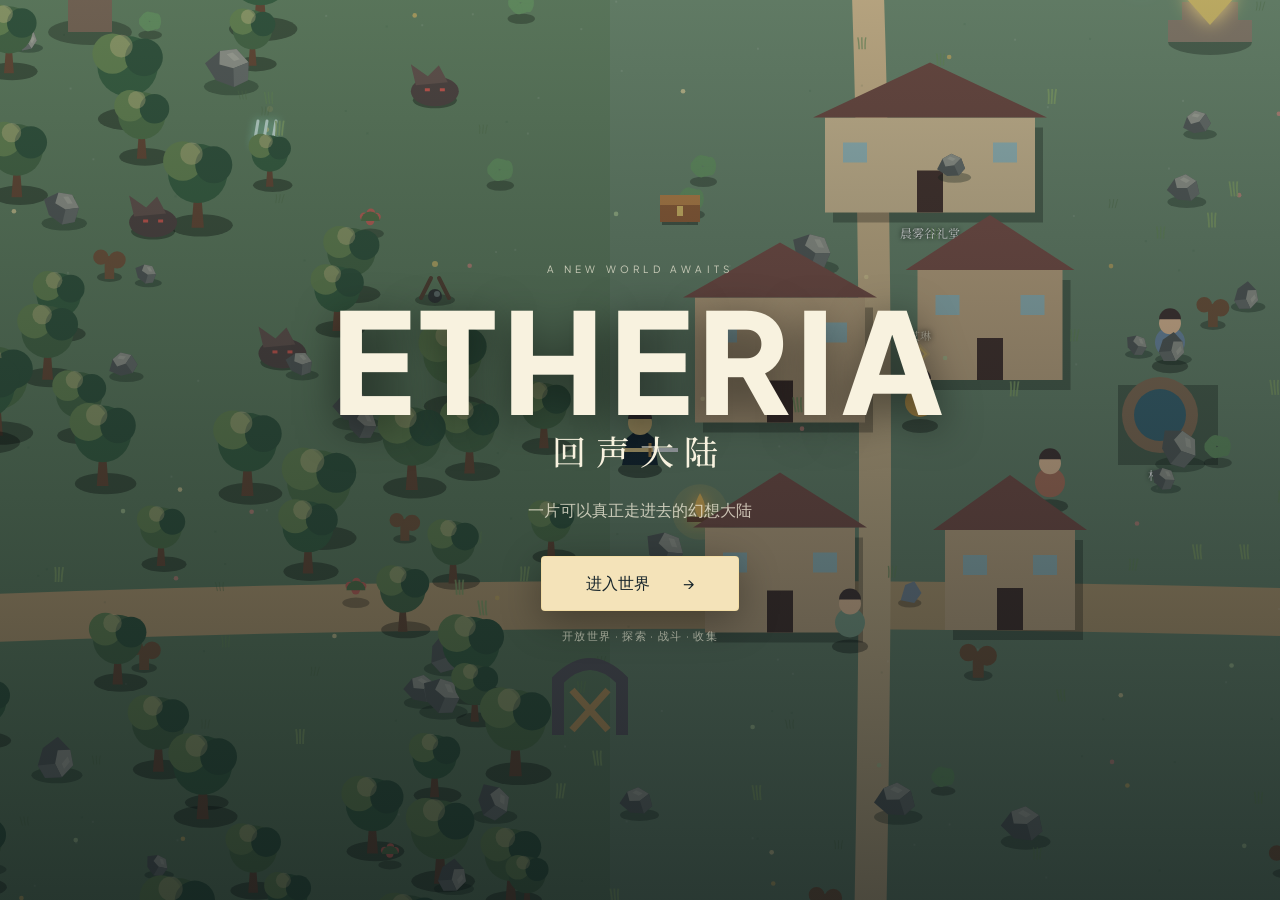
==== commit 2699a194: "feat: 扩充游戏内容并美化界面 修复: - 潮汐祭坛移至湖岸 (2050,1420)，玩家可正常靠近互动 - 湖边资源生成范围改为湖岸外围，可正常采集 - 隐藏宝箱移至湖东侧岸上  界面美化: -" ====
--- a/index.html
+++ b/index.html
@@ -76,29 +76,45 @@
   <div class="start-tip">开放世界 · 探索 · 战斗 · 收集</div>
 </div>
 
-<!-- ============ 第四层：系统菜单（只做系统的事） ============ -->
+<!-- ============ 第四层：系统菜单（左导航 + 右内容） ============ -->
 <div id="menu" class="overlay hidden">
-  <div class="menu-panel">
-    <small>ETHERIA</small>
-    <h2>旅途</h2>
-    <div class="menu-list">
-      <button data-act="resume">继续游戏</button>
-      <button data-act="save">保存进度</button>
-      <button data-act="help">帮助</button>
-      <button data-act="title">返回标题</button>
-    </div>
-    <div class="menu-sep"></div>
-    <div class="menu-settings">
-      <label><span>低画质模式</span><input type="checkbox" id="lowToggle"></label>
-      <label><span>屏幕震动</span><input type="checkbox" id="vibToggle" checked></label>
-      <label><span>音效</span><input type="checkbox" id="sfxToggle" checked></label>
-    </div>
-    <div class="menu-help hidden" id="menuHelp">
-      <b>操作</b>
-      <p>桌面：WASD 移动 · Shift 疾跑 · 空格/左键 攻击 · Q 元素技 · E 互动 · M 地图 · Esc 菜单</p>
-      <p>移动端：左侧摇杆移动，右下按钮战斗；靠近可互动对象时会出现「互动」按钮。</p>
-      <b>世界</b>
-      <p>发光的菱形是回声碎片，收集它们会逐渐拼出这片大陆的故事。营火可以恢复生命，也是传送点。有些宝箱不会主动现身。</p>
+  <div class="menu-panel menu-split">
+    <aside class="menu-side">
+      <small>ETHERIA</small>
+      <h2>旅途</h2>
+      <nav class="menu-list" id="menuNav">
+        <button data-act="resume" class="active">继续游戏</button>
+        <button data-act="save">保存进度</button>
+        <button data-act="help">帮助</button>
+        <button data-act="title">返回标题</button>
+      </nav>
+      <div class="menu-sep"></div>
+      <div class="menu-stats">
+        <small>旅程统计</small>
+        <div><span>游戏时长</span><b>2.5 小时</b></div>
+        <div><span>击杀数</span><b>18</b></div>
+        <div><span>回声碎片</span><b>6</b></div>
+        <div><span>已探索区域</span><b>3 / 4</b></div>
+      </div>
+      <div class="menu-ver">ETHERIA v1.0 · 回声大陆<br>© 2026 ETHERIA STUDIO</div>
+    </aside>
+    <div class="menu-main">
+      <section class="menu-pane" id="menuPaneDefault">
+        <h3>旅途仍在继续</h3>
+        <p>雾还没散，回声还在远处等你。保存进度后可随时回到这里。</p>
+        <div class="menu-settings">
+          <label class="mswitch"><span>低画质模式</span><input type="checkbox" id="lowToggle"><i></i></label>
+          <label class="mswitch"><span>屏幕震动</span><input type="checkbox" id="vibToggle" checked><i></i></label>
+          <label class="mswitch"><span>音效</span><input type="checkbox" id="sfxToggle" checked><i></i></label>
+        </div>
+      </section>
+      <section class="menu-help hidden menu-pane" id="menuHelp">
+        <b>操作</b>
+        <p>桌面：WASD 移动 · Shift 疾跑 · 空格/左键 攻击 · Q 元素技 · E 互动 · M 地图 · Esc 菜单</p>
+        <p>移动端：左侧摇杆移动，右下按钮战斗；靠近可互动对象时会出现「互动」按钮。</p>
+        <b>世界</b>
+        <p>发光的菱形是回声碎片，收集它们会逐渐拼出这片大陆的故事。营火可以恢复生命，也是传送点。有些宝箱不会主动现身。</p>
+      </section>
     </div>
   </div>
 </div>
@@ -108,22 +124,62 @@
   <button class="full-close" data-close-panel="characterPanel" aria-label="返回">×</button>
   <div class="char-layout">
     <div class="char-stage">
+      <div class="stage-aura"></div>
       <svg class="traveler-figure" viewBox="0 0 260 520" aria-hidden="true"><defs><linearGradient id="travelerMetal" x1="0" x2="1"><stop offset="0" stop-color="#718985"/><stop offset=".52" stop-color="#d8c68e"/><stop offset="1" stop-color="#3b4c50"/></linearGradient></defs><circle cx="130" cy="67" r="42" fill="#d7c28c"/><path d="M91 62Q96 17 131 18Q166 18 171 62Q151 42 130 44Q108 43 91 62Z" fill="#25343a"/><path d="M92 113Q130 91 168 113L192 251L168 335L177 486L130 505L83 486L92 335L68 251Z" fill="url(#travelerMetal)"/><path d="M92 137L42 257L70 275L109 192M168 137L218 257L190 275L151 192" fill="#50676a"/><path d="M105 332L80 488M155 332L180 488" stroke="#d8c68e" stroke-width="18" stroke-linecap="round"/><path d="M74 247Q130 285 186 247" stroke="#ead79d" stroke-width="5" fill="none"/></svg>
       <div class="stage-ring"></div>
+      <div class="stage-title"><span>称号</span><b id="charTitle">雾谷初行者</b></div>
     </div>
     <div class="char-info">
       <small>TRAVELER</small>
       <h2>旅者</h2>
       <p id="charLevel">Lv. 7 · 晨雾谷的旅人</p>
+      <div class="xp-wrap">
+        <div class="xp-head"><span>经验</span><b id="charXp">0 / 240</b></div>
+        <div class="xp-bar"><i id="charXpFill"></i></div>
+      </div>
       <div class="stat-lines">
         <div><span>生命</span><b id="charHp">820 / 820</b></div>
         <div><span>攻击</span><b id="charPower">95</b></div>
+        <div><span>防御</span><b id="charDef">32</b></div>
+        <div><span>暴击率</span><b id="charCrit">12%</b></div>
+        <div><span>移动速度</span><b id="charSpeed">4.2</b></div>
         <div><span>体力</span><b id="charSp">100</b></div>
-        <div><span>经验</span><b id="charXp">0 / 240</b></div>
         <div><span>回声碎片</span><b id="charEcho">0</b></div>
       </div>
-      <div class="equip-line"><span>武器</span><b id="charWeapon">旅者短剑</b></div>
-    </div>
+      <div class="char-tabs">
+        <button class="active" data-ctab="equip">装备</button>
+        <button data-ctab="skill">技能</button>
+      </div>
+      <div class="char-tab-pane" id="ctabEquip">
+        <div class="equip-line"><span>武器</span><b id="charWeapon">旅者短剑</b></div>
+        <div class="equip-line"><span>护甲</span><b>雾行斗篷</b></div>
+        <div class="equip-line"><span>饰品</span><b>未佩戴</b></div>
+      </div>
+      <div class="char-tab-pane hidden" id="ctabSkill">
+        <div class="equip-line"><span>元素技</span><b>回声震荡</b></div>
+        <div class="equip-line"><span>被动</span><b>雾中疾行</b></div>
+        <div class="equip-line"><span>未解锁</span><b>???</b></div>
+      </div>
+    </div>
+    <aside class="char-map">
+      <small>当前位置</small>
+      <div class="char-map-frame">
+        <svg viewBox="0 0 200 146" aria-hidden="true">
+          <rect x="0" y="0" width="200" height="146" fill="#0a161c"/>
+          <rect x="0" y="0" width="63" height="146" fill="#16261f"/>
+          <rect x="137" y="0" width="63" height="60" fill="#182521"/>
+          <rect x="113" y="83" width="87" height="63" fill="#152427"/>
+          <ellipse cx="154" cy="117" rx="42" ry="31" fill="#173038"/>
+          <path d="M0 70 Q50 62 100 70 T200 68" stroke="#3d4a3e" stroke-width="1.6" fill="none"/>
+          <circle cx="88" cy="66" r="4" fill="var(--gold)"/>
+          <circle cx="88" cy="66" r="8" fill="none" stroke="var(--gold)" stroke-opacity=".5">
+            <animate attributeName="r" values="5;10;5" dur="2.4s" repeatCount="indefinite"/>
+            <animate attributeName="stroke-opacity" values=".6;0;.6" dur="2.4s" repeatCount="indefinite"/>
+          </circle>
+        </svg>
+      </div>
+      <span class="char-map-name" id="charMapName">晨雾谷</span>
+    </aside>
   </div>
 </div>
 
@@ -131,7 +187,13 @@
 <div id="inventoryPanel" class="full-panel hidden">
   <button class="full-close" data-close-panel="inventoryPanel" aria-label="返回">×</button>
   <div class="panel-page">
-    <header class="panel-head"><small>INVENTORY</small><h2>背包</h2></header>
+    <header class="panel-head inv-head">
+      <div><small>INVENTORY</small><h2>背包</h2></div>
+      <div class="inv-tools">
+        <span class="inv-cap" id="invCap">12 / 30</span>
+        <button class="inv-sort" id="invSortBtn" title="按类型整理">整理</button>
+      </div>
+    </header>
     <nav class="inv-cats" id="invCats">
       <button class="active" data-cat="all">全部</button>
       <button data-cat="equip">装备</button>
@@ -140,25 +202,55 @@
       <button data-cat="quest">任务</button>
     </nav>
     <div id="invGrid" class="inv-grid"></div>
+    <div id="invTip" class="inv-tip hidden" role="tooltip">
+      <b id="invTipName"></b>
+      <span id="invTipType"></span>
+      <p id="invTipDesc"></p>
+      <em id="invTipCount"></em>
+    </div>
   </div>
 </div>
 
 <!-- ============ 第三层：任务 ============ -->
 <div id="questPanel" class="full-panel hidden">
   <button class="full-close" data-close-panel="questPanel" aria-label="返回">×</button>
-  <div class="panel-page">
+  <div class="panel-page quest-page">
     <header class="panel-head"><small>QUEST</small><h2>任务</h2></header>
-    <section class="quest-focus">
-      <small>正在发生</small>
-      <h3 id="qpTitle"></h3>
-      <p id="qpDesc"></p>
-      <div id="qpObjectives" class="qp-objectives"></div>
-      <div id="qpRewards" class="qp-rewards"></div>
-    </section>
-    <section class="quest-log">
-      <small>探索记录</small>
-      <div id="exploreLog" class="explore-log"></div>
-    </section>
+    <div class="quest-cols">
+      <aside class="quest-chapters">
+        <small>第一章 · 晨雾谷的回声</small>
+        <ol id="questChapters">
+          <li data-qc="0"><i>✓</i><span>初见晨雾谷</span></li>
+          <li data-qc="1"><i>✓</i><span>森林异动</span></li>
+          <li data-qc="2"><i>✓</i><span>森林中的威胁</span></li>
+          <li data-qc="3"><i>◇</i><span>旧灯塔</span></li>
+          <li data-qc="4"><i>·</i><span>回声的源头</span></li>
+          <li data-qc="5"><i>·</i><span>回到晨雾谷</span></li>
+          <li data-qc="6"><i>·</i><span>新的回声</span></li>
+        </ol>
+      </aside>
+      <div class="quest-main">
+        <section class="quest-focus">
+          <small>正在发生</small>
+          <h3 id="qpTitle"></h3>
+          <p id="qpDesc"></p>
+          <div id="qpObjectives" class="qp-objectives"></div>
+          <div class="qp-reward-row">
+            <span class="qp-rw"><i class="rw rw-xp"></i>经验</span>
+            <span class="qp-rw"><i class="rw rw-coin"></i>金币</span>
+            <span class="qp-rw"><i class="rw rw-mat"></i>材料</span>
+          </div>
+          <div id="qpRewards" class="qp-rewards"></div>
+        </section>
+        <section class="quest-log">
+          <small>探索记录</small>
+          <div class="timeline">
+            <div class="tl-line"></div>
+            <div id="exploreLog" class="explore-log"></div>
+          </div>
+        </section>
+      </div>
+    </div>
   </div>
 </div>
 
@@ -167,7 +259,31 @@
   <button class="full-close" data-close-panel="mapPanel" aria-label="返回">×</button>
   <div class="panel-page map-page">
     <header class="panel-head"><small>WORLD MAP</small><h2 id="mapTitle">晨雾谷</h2></header>
-    <div class="map-wrap"><canvas id="mapCanvas" width="900" height="660"></canvas></div>
+    <div class="map-stage">
+      <div class="map-wrap">
+        <canvas id="mapCanvas" width="900" height="660"></canvas>
+        <span class="map-region-tag" style="left:12%;top:38%">静谧森林</span>
+        <span class="map-region-tag" style="left:78%;top:16%">风痕高地</span>
+        <span class="map-region-tag" style="left:76%;top:72%">暮潮湖畔</span>
+        <span class="map-region-tag" style="left:48%;top:48%">晨雾谷</span>
+        <div class="map-zoom">
+          <button id="mapZoomIn" aria-label="放大">+</button>
+          <button id="mapZoomOut" aria-label="缩小">−</button>
+        </div>
+      </div>
+      <ul class="map-legend">
+        <li><i class="lg lg-player"></i>玩家</li>
+        <li><i class="lg lg-fire"></i>营火</li>
+        <li><i class="lg lg-mark"></i>地标</li>
+        <li><i class="lg lg-quest"></i>任务目标</li>
+        <li><i class="lg lg-fog"></i>未探索</li>
+      </ul>
+    </div>
+    <div class="map-status">
+      <span id="mapRegion">当前区域 · 晨雾谷</span>
+      <div class="map-exp"><i id="mapExpFill"></i></div>
+      <span id="mapExpText">探索度 46%</span>
+    </div>
     <p class="map-tip">雾气之下是尚未踏足的土地 · 点击已点亮的营火可以传送</p>
   </div>
 </div>
--- a/css/game.css
+++ b/css/game.css
@@ -108,46 +108,109 @@
 @keyframes numPop{40%{transform:scale(1.18);color:var(--gold-hi)}}
 
 /* ---------- 第三层：全屏面板（浮在朦胧的世界之上） ---------- */
-.full-panel{position:fixed;inset:0;z-index:40;color:var(--paper);background:rgba(5,12,17,.45);backdrop-filter:blur(22px) saturate(.75);-webkit-backdrop-filter:blur(22px) saturate(.75);overflow:auto}
-.full-close{position:fixed;top:20px;right:26px;z-index:5;width:42px;height:42px;border-radius:50%;border:1px solid var(--line);background:rgba(7,18,24,.5);color:#f0dfae;font-size:24px;cursor:pointer;display:grid;place-items:center;transition:.15s}
-.full-close:hover{border-color:var(--gold);background:rgba(232,199,123,.12)}
-.panel-page{max-width:820px;margin:0 auto;padding:64px 28px 48px}
-.panel-head small{font-size:9px;letter-spacing:.3em;color:var(--gold-hi)}
+.full-panel{position:fixed;inset:0;z-index:40;color:var(--paper);overflow:auto;
+  background:
+    radial-gradient(120% 90% at 18% 0%,rgba(46,80,74,.28),transparent 55%),
+    radial-gradient(100% 80% at 85% 100%,rgba(60,50,32,.22),transparent 60%),
+    rgba(5,12,17,.52);
+  backdrop-filter:blur(24px) saturate(.78);-webkit-backdrop-filter:blur(24px) saturate(.78);
+  animation:panelIn .38s ease-out both}
+@keyframes panelIn{from{opacity:0;transform:translateY(10px)}to{opacity:1;transform:none}}
+.full-close{position:fixed;top:20px;right:26px;z-index:5;width:42px;height:42px;border-radius:50%;border:1px solid var(--line);background:rgba(7,18,24,.5);color:#f0dfae;font-size:24px;cursor:pointer;display:grid;place-items:center;transition:transform .18s,border-color .18s,background .18s}
+.full-close:hover{border-color:var(--gold);background:rgba(232,199,123,.12);transform:rotate(90deg)}
+.panel-page{max-width:960px;margin:0 auto;padding:64px 28px 48px}
+.panel-head small{font-size:9px;letter-spacing:.34em;color:var(--gold-hi)}
 .panel-head h2{font:600 34px "Noto Serif SC",serif;margin:6px 0 26px;color:#f5ecd8}
-
-/* 角色：左立绘 + 右细线数据 */
-.char-layout{min-height:100%;display:grid;grid-template-columns:minmax(260px,.9fr) minmax(300px,1.1fr);align-items:center;max-width:1020px;margin:0 auto;padding:40px 28px;gap:20px}
-.char-stage{position:relative;display:grid;place-items:center}
+.panel-head{display:flex;align-items:flex-end;justify-content:space-between;gap:16px}
+
+/* ============ 角色：立绘光晕 + 数据 + 缩略图 ============ */
+.char-layout{min-height:100%;display:grid;grid-template-columns:minmax(250px,.95fr) minmax(300px,1.15fr) 190px;align-items:center;max-width:1160px;margin:0 auto;padding:44px 28px;gap:34px}
+.char-stage{position:relative;display:grid;place-items:center;align-self:stretch}
+.stage-aura{position:absolute;width:min(44vw,420px);height:min(44vw,420px);border-radius:50%;
+  background:radial-gradient(circle,rgba(232,199,123,.2) 0%,rgba(155,188,181,.12) 42%,transparent 68%);
+  filter:blur(2px);animation:auraBreath 4.5s ease-in-out infinite}
+@keyframes auraBreath{0%,100%{transform:scale(1);opacity:.85}50%{transform:scale(1.06);opacity:1}}
 .char-stage:before{content:"";position:absolute;width:min(40vw,400px);height:min(40vw,400px);border:1px solid rgba(232,199,123,.18);border-radius:50%}
-.stage-ring{position:absolute;width:min(30vw,300px);height:min(30vw,300px);border:1px solid rgba(232,199,123,.3);border-radius:50%;box-shadow:0 0 25px rgba(232,199,123,.12)}
-.traveler-figure{width:min(46vw,250px);filter:drop-shadow(0 24px 30px rgba(0,0,0,.5));position:relative}
+.stage-ring{position:absolute;width:min(30vw,300px);height:min(30vw,300px);border:1px solid rgba(232,199,123,.3);border-radius:50%;box-shadow:0 0 25px rgba(232,199,123,.12);animation:ringSpin 26s linear infinite}
+.stage-ring:after{content:"";position:absolute;top:-3px;left:50%;width:5px;height:5px;border-radius:50%;background:var(--gold);box-shadow:0 0 8px var(--gold)}
+@keyframes ringSpin{to{transform:rotate(360deg)}}
+.traveler-figure{width:min(42vw,240px);filter:drop-shadow(0 24px 30px rgba(0,0,0,.5));position:relative;animation:figureFloat 5s ease-in-out infinite}
+@keyframes figureFloat{0%,100%{transform:translateY(0)}50%{transform:translateY(-8px)}}
+.stage-title{position:absolute;bottom:6%;left:50%;transform:translateX(-50%);text-align:center;white-space:nowrap}
+.stage-title span{display:block;font-size:9px;letter-spacing:.32em;color:var(--mist);opacity:.8}
+.stage-title b{display:block;margin-top:4px;font:600 15px "Noto Serif SC",serif;color:var(--gold-hi);text-shadow:0 2px 12px #000;padding:4px 14px;border:1px solid var(--gold-dim);border-radius:99px;background:rgba(8,20,26,.55)}
 .char-info small{font-size:9px;letter-spacing:.3em;color:var(--gold-hi)}
 .char-info h2{font:600 40px "Noto Serif SC",serif;margin:6px 0 2px}
-.char-info p{font-size:12px;color:var(--mist);margin:0 0 26px}
-.stat-lines div{display:flex;justify-content:space-between;align-items:baseline;padding:13px 2px;border-bottom:1px solid rgba(232,199,123,.14)}
+.char-info p{font-size:12px;color:var(--mist);margin:0 0 20px}
+.xp-wrap{margin:0 0 18px}
+.xp-head{display:flex;justify-content:space-between;align-items:baseline;margin-bottom:6px}
+.xp-head span{font-size:11px;color:#aebbb6;letter-spacing:.08em}
+.xp-head b{font:600 12px "Plus Jakarta Sans",sans-serif;color:var(--gold-hi);font-variant-numeric:tabular-nums}
+.xp-bar{height:5px;border-radius:99px;background:rgba(255,255,255,.08);overflow:hidden;box-shadow:inset 0 1px 3px #0007}
+.xp-bar i{display:block;height:100%;width:0;border-radius:99px;background:linear-gradient(90deg,#8fb7a0,var(--gold) 70%,var(--gold-hi));box-shadow:0 0 10px rgba(232,199,123,.5);transition:width .5s cubic-bezier(.22,.9,.3,1)}
+.stat-lines div{display:flex;justify-content:space-between;align-items:baseline;padding:11px 2px;border-bottom:1px solid rgba(232,199,123,.14)}
 .stat-lines span{font-size:12px;color:#aebbb6}
 .stat-lines b{font:600 15px "Plus Jakarta Sans",sans-serif;color:#f4e5b9;font-variant-numeric:tabular-nums}
-.equip-line{display:flex;justify-content:space-between;align-items:baseline;margin-top:22px;padding-top:16px;border-top:1px solid var(--gold-dim)}
+.char-tabs{display:flex;gap:20px;margin-top:24px;border-bottom:1px solid rgba(232,199,123,.14)}
+.char-tabs button{border:0;background:none;padding:9px 2px;font:14px "Noto Serif SC",serif;color:#9ca9a4;cursor:pointer;border-bottom:2px solid transparent;transition:.15s}
+.char-tabs button:hover{color:#e9d69f}
+.char-tabs button.active{color:var(--gold-hi);border-bottom-color:var(--gold)}
+.char-tab-pane{padding-top:6px}
+.equip-line{display:flex;justify-content:space-between;align-items:baseline;padding:10px 2px;border-bottom:1px solid rgba(232,199,123,.1)}
 .equip-line span{font-size:11px;color:#9eaaa5}
-.equip-line b{font:600 16px "Noto Serif SC",serif;color:var(--gold-hi)}
-
-/* 背包：图标物品栏 */
-.inv-cats{display:flex;gap:22px;border-bottom:1px solid rgba(232,199,123,.14);margin-bottom:22px}
-.inv-cats button{border:0;background:none;padding:10px 2px;font:14px "Noto Serif SC",serif;color:#9ca9a4;cursor:pointer;border-bottom:2px solid transparent;transition:.15s}
+.equip-line b{font:600 15px "Noto Serif SC",serif;color:var(--gold-hi)}
+/* 角色右侧：世界缩略图 */
+.char-map{align-self:start;margin-top:86px}
+.char-map small{font-size:9px;letter-spacing:.3em;color:var(--gold-hi)}
+.char-map-frame{margin-top:10px;border:1px solid var(--line);border-radius:10px;overflow:hidden;background:#0a161c;box-shadow:0 14px 40px #0008}
+.char-map-frame svg{display:block;width:100%;height:auto}
+.char-map-name{display:inline-block;margin-top:8px;font:11px "Noto Serif SC",serif;letter-spacing:.14em;color:var(--paper);border:1px solid rgba(255,255,255,.1);padding:3px 12px;border-radius:99px;background:rgba(7,17,23,.5)}
+
+/* ============ 背包 ============ */
+.inv-head h2{margin-bottom:0}
+.inv-tools{display:flex;align-items:center;gap:16px}
+.inv-cap{font:600 12px "Plus Jakarta Sans",sans-serif;letter-spacing:.1em;color:var(--mist);border:1px solid rgba(255,255,255,.12);padding:5px 12px;border-radius:99px;background:rgba(255,255,255,.04)}
+.inv-sort{border:1px solid var(--gold-dim);background:rgba(232,199,123,.06);color:var(--gold-hi);border-radius:99px;padding:6px 18px;font:12px "Noto Serif SC",serif;cursor:pointer;transition:.18s}
+.inv-sort:hover{background:rgba(232,199,123,.16);box-shadow:0 0 16px rgba(232,199,123,.2)}
+.inv-cats{display:flex;gap:22px;border-bottom:1px solid rgba(232,199,123,.14);margin:22px 0;overflow-x:auto}
+.inv-cats button{border:0;background:none;padding:10px 2px;font:14px "Noto Serif SC",serif;color:#9ca9a4;cursor:pointer;border-bottom:2px solid transparent;transition:.15s;white-space:nowrap}
 .inv-cats button:hover{color:#e9d69f}
 .inv-cats button.active{color:var(--gold-hi);border-bottom-color:var(--gold)}
 .inv-grid{display:grid;grid-template-columns:repeat(auto-fill,minmax(96px,1fr));gap:14px}
-.inv-slot{position:relative;aspect-ratio:1;border:1px solid rgba(255,255,255,.13);border-radius:8px;background:rgba(255,255,255,.04);display:flex;flex-direction:column;align-items:center;justify-content:center;gap:6px;cursor:default;transition:.15s}
-.inv-slot:hover{border-color:var(--gold-dim);background:rgba(232,199,123,.06)}
+.inv-slot{position:relative;aspect-ratio:1;border:1px solid rgba(255,255,255,.13);border-radius:8px;background:rgba(255,255,255,.04);display:flex;flex-direction:column;align-items:center;justify-content:center;gap:6px;cursor:default;transition:transform .16s,border-color .16s,background .16s,box-shadow .16s}
+.inv-slot:hover{border-color:var(--gold-dim);background:rgba(232,199,123,.06);transform:translateY(-3px)}
 .inv-slot svg{width:30px;height:30px;stroke:#e9dfc8;fill:none;stroke-width:1.6;stroke-linecap:round;stroke-linejoin:round}
 .inv-slot .inv-name{font:11px "Noto Serif SC",serif;color:#d8d2c0}
 .inv-slot .inv-n{position:absolute;right:7px;bottom:5px;font:700 11px "Plus Jakarta Sans",sans-serif;color:var(--gold-hi)}
 .inv-slot.inv-use{cursor:pointer}
 .inv-slot.inv-use:hover{border-color:var(--gold);box-shadow:0 0 16px rgba(232,199,123,.15)}
-.inv-slot.inv-rare{border-color:rgba(232,199,123,.45)}
+/* 稀有：金色描边 + 呼吸光 */
+.inv-slot.inv-rare{border-color:rgba(232,199,123,.55);background:linear-gradient(160deg,rgba(232,199,123,.09),rgba(255,255,255,.03));animation:rareGlow 2.6s ease-in-out infinite}
+.inv-slot.inv-rare svg{stroke:var(--gold-hi);filter:drop-shadow(0 0 5px rgba(232,199,123,.5))}
+.inv-slot.inv-rare .inv-name{color:var(--gold-hi)}
+@keyframes rareGlow{0%,100%{box-shadow:0 0 6px rgba(232,199,123,.12),inset 0 0 8px rgba(232,199,123,.05)}50%{box-shadow:0 0 18px rgba(232,199,123,.32),inset 0 0 14px rgba(232,199,123,.1)}}
+/* 空槽位：虚线 */
+.inv-slot.inv-blank{border:1px dashed rgba(255,255,255,.14);background:transparent;pointer-events:none}
 .inv-empty{grid-column:1/-1;text-align:center;color:#8b9792;font-size:12px;padding:40px 0}
-
-/* 任务：讲“我要做什么” */
+/* 悬停浮窗 */
+.inv-tip{position:fixed;z-index:60;width:210px;padding:12px 14px;border:1px solid var(--line);border-radius:8px;background:rgba(7,17,23,.94);box-shadow:0 14px 40px #000b;pointer-events:none;backdrop-filter:blur(10px)}
+.inv-tip b{display:block;font:600 14px "Noto Serif SC",serif;color:var(--gold-hi)}
+.inv-tip span{display:inline-block;margin-top:3px;font-size:9px;letter-spacing:.2em;color:var(--mist);border:1px solid rgba(155,188,181,.3);border-radius:99px;padding:2px 8px}
+.inv-tip p{margin:8px 0 6px;font-size:11px;line-height:1.7;color:#c3cfc9}
+.inv-tip em{font:600 10px "Plus Jakarta Sans",sans-serif;font-style:normal;color:#8fa79b;letter-spacing:.08em}
+
+/* ============ 任务：左章节 + 右详情 ============ */
+.quest-page{max-width:1020px}
+.quest-cols{display:grid;grid-template-columns:230px 1fr;gap:38px;align-items:start}
+.quest-chapters{position:sticky;top:0;border-right:1px solid rgba(232,199,123,.14);padding-right:24px}
+.quest-chapters small{font-size:9px;letter-spacing:.24em;color:var(--gold-hi)}
+.quest-chapters ol{list-style:none;margin:16px 0 0;padding:0;display:flex;flex-direction:column}
+.quest-chapters li{display:flex;align-items:center;gap:10px;padding:10px 0;font:13px "Noto Serif SC",serif;color:#8b9792;border-bottom:1px solid rgba(255,255,255,.05);transition:color .2s}
+.quest-chapters li i{font-style:normal;width:16px;text-align:center;color:#5d6d68;font-size:12px}
+.quest-chapters li.done{color:#9fb3a8}
+.quest-chapters li.done i{color:#8fb7a0}
+.quest-chapters li.now{color:var(--gold-hi);text-shadow:0 0 14px rgba(232,199,123,.35)}
+.quest-chapters li.now i{color:var(--gold);animation:gemPulse 1.8s ease-in-out infinite}
 .quest-focus small,.quest-log small{font-size:9px;letter-spacing:.28em;color:var(--gold-hi)}
 .quest-focus h3{font:600 26px "Noto Serif SC",serif;margin:8px 0 6px;color:#f4e7c5}
 .quest-focus p{font-size:13px;line-height:1.9;color:#c3cfc9;margin:0 0 18px;max-width:560px}
@@ -156,31 +219,80 @@
 .qp-objectives div.done{color:#8fa79b;text-decoration:line-through}
 .qp-objectives div.done i{color:#8fb7a0}
 .qp-objectives em{margin-left:auto;font:600 11px "Plus Jakarta Sans",sans-serif;font-style:normal;color:var(--gold-hi)}
-.qp-rewards{margin-top:16px;font-size:11px;color:#9fb0aa;letter-spacing:.05em}
+.qp-reward-row{display:flex;gap:18px;margin-top:18px;flex-wrap:wrap}
+.qp-rw{display:inline-flex;align-items:center;gap:7px;font:12px "Noto Serif SC",serif;color:#d8d2c0}
+.rw{width:14px;height:14px;display:inline-block;border-radius:3px}
+.rw-xp{background:linear-gradient(135deg,#8fb7a0,#5f8a7c);box-shadow:0 0 8px rgba(143,183,160,.4)}
+.rw-coin{background:linear-gradient(135deg,var(--gold-hi),#b3914c);border-radius:50%;box-shadow:0 0 8px rgba(232,199,123,.5)}
+.rw-mat{background:linear-gradient(135deg,#9bbcb5,#4a6a72);transform:rotate(45deg) scale(.86);box-shadow:0 0 8px rgba(155,188,181,.4)}
+.qp-rewards{margin-top:12px;font-size:11px;color:#9fb0aa;letter-spacing:.05em}
 .quest-log{margin-top:36px}
-.explore-log{display:flex;flex-wrap:wrap;gap:8px;margin-top:12px}
-.explore-log span{font:11px "Noto Serif SC",serif;color:#cfd8d2;border:1px solid rgba(255,255,255,.12);padding:6px 12px;border-radius:99px}
-
-/* 地图 */
+/* 时间线 */
+.timeline{position:relative;margin-top:16px;padding-left:18px}
+.tl-line{position:absolute;left:4px;top:6px;bottom:6px;width:1px;background:linear-gradient(180deg,var(--gold-dim),rgba(255,255,255,.06))}
+.explore-log{display:flex;flex-direction:column;gap:10px}
+.explore-log span{position:relative;font:12px "Noto Serif SC",serif;color:#cfd8d2;padding:4px 0 4px 14px}
+.explore-log span:before{content:"";position:absolute;left:-16px;top:50%;width:7px;height:7px;margin-top:-3.5px;border-radius:50%;border:1px solid var(--gold);background:var(--ink);box-shadow:0 0 8px rgba(232,199,123,.35)}
+
+/* ============ 地图 ============ */
 .map-page{max-width:980px;text-align:center}
 .map-page .panel-head{text-align:left}
-.map-wrap{display:inline-block;border:1px solid var(--line);border-radius:10px;overflow:hidden;box-shadow:0 20px 60px #0009;max-width:100%}
-#mapCanvas{width:min(86vw,900px);height:auto;cursor:crosshair}
-.map-tip{margin-top:14px;font-size:11px;color:#93a39d;letter-spacing:.06em}
-
-/* ---------- 第四层：系统菜单（极少） ---------- */
-.overlay{position:fixed;inset:0;z-index:50;display:flex;align-items:center;justify-content:center;background:rgba(4,10,14,.45);backdrop-filter:blur(14px);-webkit-backdrop-filter:blur(14px)}
-.menu-panel{width:min(420px,92vw);color:var(--paper);text-align:left}
-.menu-panel>small{font-size:9px;letter-spacing:.34em;color:var(--gold-hi)}
-.menu-panel h2{font:600 32px "Noto Serif SC",serif;margin:6px 0 24px}
+.map-stage{position:relative}
+.map-wrap{position:relative;display:inline-block;border:1px solid var(--line);border-radius:10px;overflow:hidden;box-shadow:0 20px 60px #0009;max-width:100%}
+#mapCanvas{width:min(86vw,900px);height:auto;cursor:crosshair;transition:transform .35s cubic-bezier(.22,.9,.3,1)}
+.map-region-tag{position:absolute;transform:translate(-50%,-50%);font:11px "Noto Serif SC",serif;letter-spacing:.2em;color:rgba(245,239,223,.85);text-shadow:0 2px 10px #000;pointer-events:none;border-bottom:1px solid rgba(232,199,123,.35);padding-bottom:2px}
+.map-zoom{position:absolute;right:12px;bottom:12px;display:flex;flex-direction:column;gap:6px}
+.map-zoom button{width:34px;height:34px;border-radius:50%;border:1px solid var(--line);background:rgba(7,18,24,.7);color:var(--gold-hi);font-size:17px;cursor:pointer;display:grid;place-items:center;transition:.15s}
+.map-zoom button:hover{border-color:var(--gold);background:rgba(232,199,123,.14);transform:scale(1.06)}
+.map-legend{position:absolute;left:12px;bottom:12px;list-style:none;margin:0;padding:10px 14px;display:flex;flex-direction:column;gap:7px;background:rgba(6,14,19,.72);border:1px solid rgba(232,199,123,.16);border-radius:8px;backdrop-filter:blur(8px);text-align:left}
+.map-legend li{display:flex;align-items:center;gap:9px;font-size:10px;color:#c3cfc9;letter-spacing:.08em}
+.lg{width:10px;height:10px;display:inline-block;border-radius:50%}
+.lg-player{background:#fff;box-shadow:0 0 0 2px var(--gold),0 0 10px var(--gold)}
+.lg-fire{background:#f3c65f;box-shadow:0 0 8px #f3c65f}
+.lg-mark{background:#d8d4b8}
+.lg-quest{background:transparent;border:1.6px solid #f0cf75;border-radius:2px;transform:rotate(45deg) scale(.8)}
+.lg-fog{background:#1a262d;border:1px dashed rgba(255,255,255,.25)}
+.map-status{display:flex;align-items:center;justify-content:center;gap:18px;margin-top:16px;flex-wrap:wrap}
+.map-status span{font:12px "Noto Serif SC",serif;color:var(--paper);letter-spacing:.1em}
+#mapExpText{color:var(--gold-hi)}
+.map-exp{width:180px;height:4px;border-radius:99px;background:rgba(255,255,255,.1);overflow:hidden}
+.map-exp i{display:block;height:100%;width:0;background:linear-gradient(90deg,#8fb7a0,var(--gold));border-radius:99px;transition:width .5s ease}
+.map-tip{margin-top:12px;font-size:11px;color:#93a39d;letter-spacing:.06em}
+
+/* ---------- 第四层：系统菜单（左导航 + 右内容） ---------- */
+.overlay{position:fixed;inset:0;z-index:50;display:flex;align-items:center;justify-content:center;background:rgba(4,10,14,.5);backdrop-filter:blur(16px) saturate(.8);-webkit-backdrop-filter:blur(16px) saturate(.8)}
+.menu-panel{color:var(--paper);text-align:left;animation:panelIn .3s ease-out both}
+.menu-split{display:grid;grid-template-columns:250px 1fr;gap:0;width:min(760px,94vw);border:1px solid rgba(232,199,123,.18);border-radius:14px;overflow:hidden;background:rgba(6,15,21,.66);box-shadow:0 30px 90px #000c;backdrop-filter:blur(10px)}
+.menu-side{padding:30px 24px 20px;border-right:1px solid rgba(232,199,123,.14);background:linear-gradient(180deg,rgba(232,199,123,.05),transparent 40%);display:flex;flex-direction:column}
+.menu-side>small{font-size:9px;letter-spacing:.34em;color:var(--gold-hi)}
+.menu-side h2{font:600 30px "Noto Serif SC",serif;margin:6px 0 20px}
 .menu-list{display:flex;flex-direction:column}
-.menu-list button{border:0;border-left:2px solid transparent;background:none;text-align:left;padding:13px 14px;font:15px "Noto Serif SC",serif;color:#e6ddc8;cursor:pointer;transition:.15s}
+.menu-list button{border:0;border-left:2px solid transparent;background:none;text-align:left;padding:12px 14px;font:15px "Noto Serif SC",serif;color:#e6ddc8;cursor:pointer;transition:.15s;border-radius:0 6px 6px 0}
 .menu-list button:hover{border-left-color:var(--gold);color:var(--gold-hi);background:rgba(232,199,123,.06)}
+.menu-list button.active{border-left-color:var(--gold);color:var(--gold-hi);background:rgba(232,199,123,.09)}
 .menu-sep{height:1px;background:rgba(232,199,123,.14);margin:18px 0}
-.menu-settings label{display:flex;justify-content:space-between;align-items:center;padding:9px 14px;font-size:12px;color:#aebbb6;cursor:pointer}
-.menu-settings input{accent-color:#c9a856;width:17px;height:17px}
-.menu-help{margin-top:14px;padding:14px;border:1px solid rgba(232,199,123,.16);border-radius:8px;font-size:12px;line-height:1.9;color:#c3cfc9}
-.menu-help b{color:var(--gold-hi);font-family:"Noto Serif SC",serif}
+.menu-stats small{font-size:9px;letter-spacing:.3em;color:var(--gold-hi)}
+.menu-stats div{display:flex;justify-content:space-between;align-items:baseline;padding:8px 2px;border-bottom:1px solid rgba(255,255,255,.06)}
+.menu-stats span{font-size:11px;color:#9eaaa5}
+.menu-stats b{font:600 13px "Plus Jakarta Sans",sans-serif;color:#f4e5b9;font-variant-numeric:tabular-nums}
+.menu-ver{margin-top:auto;padding-top:18px;font-size:9px;line-height:1.8;letter-spacing:.14em;color:#6d7d77}
+.menu-main{padding:34px 32px;min-height:380px}
+.menu-pane h3{font:600 22px "Noto Serif SC",serif;margin:0 0 10px;color:#f4e7c5}
+.menu-pane>p{font-size:12px;line-height:1.9;color:#aebbb6;margin:0 0 24px}
+/* 美化开关 */
+.menu-settings{display:flex;flex-direction:column;gap:4px}
+.mswitch{display:flex;justify-content:space-between;align-items:center;padding:12px 4px;font-size:13px;color:#d8d2c0;cursor:pointer;border-bottom:1px solid rgba(255,255,255,.06);transition:.15s}
+.mswitch:hover{color:var(--gold-hi)}
+.mswitch input{position:absolute;opacity:0;width:0;height:0}
+.mswitch i{position:relative;width:40px;height:22px;border-radius:99px;background:rgba(255,255,255,.12);border:1px solid rgba(255,255,255,.14);transition:background .22s,border-color .22s;flex:0 0 auto}
+.mswitch i:after{content:"";position:absolute;top:2px;left:2px;width:16px;height:16px;border-radius:50%;background:#cfd8d2;transition:transform .22s cubic-bezier(.22,.9,.3,1.3),background .22s}
+.mswitch input:checked+i{background:rgba(232,199,123,.32);border-color:var(--gold-dim)}
+.mswitch input:checked+i:after{transform:translateX(18px);background:var(--gold-hi);box-shadow:0 0 10px rgba(232,199,123,.55)}
+.mswitch input:focus-visible+i{outline:1px solid var(--gold)}
+.menu-help{padding:0;font-size:12px;line-height:1.9;color:#c3cfc9}
+.menu-help b{display:block;color:var(--gold-hi);font-family:"Noto Serif SC",serif;margin:10px 0 2px}
+.menu-help b:first-child{margin-top:0}
+.menu-help p{margin:0 0 10px}
 
 /* ---------- 对话 ---------- */
 .dialogue{position:fixed;inset:0;z-index:46;display:flex;align-items:flex-end;padding:28px;pointer-events:auto}
@@ -243,9 +355,27 @@
   .player-card .bar{width:150px}
   #hint{display:none}
   .panel-page{padding:44px 20px 30px}
-  .char-layout{grid-template-columns:minmax(200px,.8fr) minmax(280px,1.2fr);padding:20px;gap:10px}
-  .traveler-figure{width:min(30vw,180px)}
+  .char-layout{grid-template-columns:minmax(180px,.8fr) minmax(280px,1.2fr);padding:20px;gap:14px}
+  .char-map{display:none}
+  .stage-aura{width:min(34vw,260px);height:min(34vw,260px)}
+  .traveler-figure{width:min(28vw,160px)}
+  .stage-title b{font-size:12px;padding:3px 10px}
   .char-info h2{font-size:28px}
+  .stat-lines div{padding:8px 2px}
+  .quest-cols{grid-template-columns:1fr;gap:18px}
+  .quest-chapters{position:static;border-right:0;border-bottom:1px solid rgba(232,199,123,.14);padding:0 0 12px}
+  .quest-chapters ol{flex-direction:row;flex-wrap:wrap;gap:4px 14px}
+  .quest-chapters li{border-bottom:0;padding:4px 0;font-size:11px}
+  .menu-split{grid-template-columns:1fr;max-height:88vh;overflow:auto}
+  .menu-side{border-right:0;border-bottom:1px solid rgba(232,199,123,.14);padding:22px 22px 14px}
+  .menu-list{flex-direction:row;flex-wrap:wrap;gap:4px}
+  .menu-list button{border-left:0;border-bottom:2px solid transparent;border-radius:0;padding:8px 10px;font-size:13px}
+  .menu-list button.active,.menu-list button:hover{border-bottom-color:var(--gold)}
+  .menu-stats{display:none}
+  .menu-main{padding:20px 22px;min-height:0}
+  .map-legend{position:static;margin-top:12px;flex-direction:row;flex-wrap:wrap;gap:6px 16px;justify-content:center;text-align:center}
+  .map-region-tag{font-size:9px}
+  .inv-grid{grid-template-columns:repeat(auto-fill,minmax(76px,1fr));gap:10px}
   .dialogue{padding:16px}
   .dialogue-box{max-height:38vh;overflow:auto;padding:16px 20px 14px 92px}
   .dialogue-box:before{width:48px;height:48px;left:20px;top:16px}
@@ -265,6 +395,78 @@
   .player-card{bottom:calc(max(16px,env(safe-area-inset-bottom) + 10px) + 118px)}
 }
 
+/* ---------- 成就通知（右上角滑入的金色卡片） ---------- */
+#achLayer{position:fixed;right:16px;top:56px;z-index:55;display:flex;flex-direction:column;gap:10px;pointer-events:none}
+.ach-card{display:flex;align-items:center;gap:12px;min-width:230px;max-width:320px;padding:12px 16px;border-radius:10px;
+  border:1px solid rgba(232,199,123,.55);
+  background:linear-gradient(135deg,rgba(48,38,16,.92),rgba(10,22,28,.94));
+  box-shadow:0 14px 40px #000a,0 0 22px rgba(232,199,123,.18);
+  color:var(--paper);
+  transform:translateX(120%);opacity:0;transition:transform .45s cubic-bezier(.22,.9,.3,1.2),opacity .35s}
+.ach-card.in{transform:translateX(0);opacity:1}
+.ach-card.out{transform:translateX(120%);opacity:0;transition:transform .4s ease-in,opacity .3s}
+.ach-card>i{font-style:normal;font-size:22px;color:var(--gold-hi);text-shadow:0 0 14px rgba(232,199,123,.7);animation:gemPulse 1.8s ease-in-out infinite}
+.ach-card-text{display:flex;flex-direction:column;gap:2px}
+.ach-card-text small{font-size:9px;letter-spacing:.3em;color:var(--gold-hi)}
+.ach-card-text b{font:600 15px "Noto Serif SC",serif;color:#f7ebc9}
+.ach-card-text span{font-size:11px;color:#c3cfc9}
+
+/* ---------- 任务面板：成就列表 ---------- */
+.ach-section{margin-top:36px}
+.ach-list{display:flex;flex-direction:column;gap:6px;margin-top:12px}
+.ach-row{display:flex;align-items:baseline;gap:10px;padding:8px 10px;border:1px solid rgba(255,255,255,.07);border-radius:8px;font-size:12px;color:#9fb0aa;background:rgba(255,255,255,.02)}
+.ach-row i{font-style:normal;width:14px;color:#5d6d68}
+.ach-row b{font:600 13px "Noto Serif SC",serif;color:#cfd8d2}
+.ach-row span{margin-left:auto;font-size:10px;color:#8b9792}
+.ach-row.done{border-color:rgba(232,199,123,.35);background:rgba(232,199,123,.05)}
+.ach-row.done i{color:var(--gold)}
+.ach-row.done b{color:var(--gold-hi)}
+
+/* ---------- 钓鱼小游戏浮层 ---------- */
+#fishingUI{position:fixed;inset:0;z-index:45;display:grid;place-items:center;pointer-events:none}
+.fishing-panel{display:flex;flex-direction:column;align-items:center;gap:14px;padding:22px 34px;border-radius:12px;
+  border:1px solid rgba(142,229,237,.35);background:rgba(6,16,22,.72);backdrop-filter:blur(10px);
+  color:#dff2f2;font:13px "Noto Serif SC",serif;letter-spacing:.14em;box-shadow:0 18px 50px #000a;animation:panelIn .3s ease-out}
+.fishing-bobber{position:relative;width:10px;height:10px;border-radius:50%;background:radial-gradient(circle at 35% 30%,#f4ecd8 0 45%,#d95f52 46%);box-shadow:0 0 12px rgba(142,229,237,.5);animation:bobberFloat 1.1s ease-in-out infinite}
+.fishing-bobber:before,.fishing-bobber:after{content:"";position:absolute;left:50%;top:50%;border:1px solid rgba(142,229,237,.5);border-radius:50%;transform:translate(-50%,-50%);animation:bobberRipple 1.6s ease-out infinite}
+.fishing-bobber:after{animation-delay:.8s}
+@keyframes bobberFloat{0%,100%{transform:translateY(0)}50%{transform:translateY(-5px)}}
+@keyframes bobberRipple{from{width:12px;height:6px;opacity:.9}to{width:64px;height:26px;opacity:0}}
+
+/* ---------- 营火合成界面 ---------- */
+#craftPanel{position:fixed;inset:0;z-index:46;display:grid;place-items:center;background:rgba(4,10,14,.45);backdrop-filter:blur(6px)}
+.craft-box{width:min(430px,92vw);padding:24px 24px 18px;border-radius:12px;border:1px solid rgba(232,199,123,.3);
+  background:linear-gradient(180deg,rgba(12,26,32,.94),rgba(6,15,21,.92));color:var(--paper);
+  box-shadow:0 24px 70px #000b;animation:panelIn .3s ease-out}
+.craft-box>small{font-size:9px;letter-spacing:.32em;color:var(--gold-hi)}
+.craft-box h3{font:600 22px "Noto Serif SC",serif;margin:6px 0 16px;color:#f4e7c5}
+.craft-list{display:flex;flex-direction:column;gap:10px}
+.craft-row{display:flex;align-items:center;gap:12px;width:100%;text-align:left;padding:10px 12px;border-radius:9px;
+  border:1px solid rgba(255,255,255,.1);background:rgba(255,255,255,.03);color:var(--paper);cursor:pointer;transition:.16s}
+.craft-row:hover:not(:disabled){border-color:var(--gold-dim);background:rgba(232,199,123,.07);transform:translateY(-2px)}
+.craft-row:disabled{opacity:.45;cursor:not-allowed}
+.craft-icon{width:38px;height:38px;flex:0 0 auto;display:grid;place-items:center;border:1px solid rgba(232,199,123,.25);border-radius:8px;background:rgba(232,199,123,.05)}
+.craft-icon svg{width:22px;height:22px;stroke:#e9dfc8;fill:none;stroke-width:1.6;stroke-linecap:round;stroke-linejoin:round}
+.craft-info{display:flex;flex-direction:column;gap:2px;flex:1}
+.craft-info b{font:600 14px "Noto Serif SC",serif;color:#f0e5c8}
+.craft-info em{font:10px "Plus Jakarta Sans",sans-serif;font-style:normal;color:#9fb0aa;letter-spacing:.04em}
+.craft-act{font:600 12px "Noto Serif SC",serif;color:var(--gold-hi);flex:0 0 auto}
+.craft-row:disabled .craft-act{color:#8b9792}
+.craft-leave{margin-top:16px;width:100%;padding:9px;border-radius:99px;border:1px solid rgba(232,199,123,.45);background:rgba(232,199,123,.07);color:#f3dca5;cursor:pointer;transition:.15s}
+.craft-leave:hover{background:rgba(232,199,123,.16)}
+
+/* 移动端适配：成就卡片 / 合成界面 / 钓鱼浮层 */
+@media (hover:none) and (pointer:coarse) and (orientation:landscape){
+  #achLayer{right:max(14px,env(safe-area-inset-right) + 8px);top:44px}
+  .ach-card{min-width:200px;padding:9px 12px}
+  .ach-card-text b{font-size:13px}
+  .craft-box{padding:16px 18px 12px;max-height:80vh;overflow:auto}
+  .craft-box h3{font-size:17px;margin:4px 0 10px}
+  .craft-row{padding:8px 10px}
+  .fishing-panel{padding:16px 26px;font-size:12px}
+}
+
 @media (prefers-reduced-motion:reduce){
   #hud,#questGuide,#miniMap,.mobile-actions button,#questTrack{animation:none!important;transition:none!important}
-}
+  .fishing-bobber,.fishing-bobber:before,.fishing-bobber:after,.ach-card>i{animation:none!important}
+}
